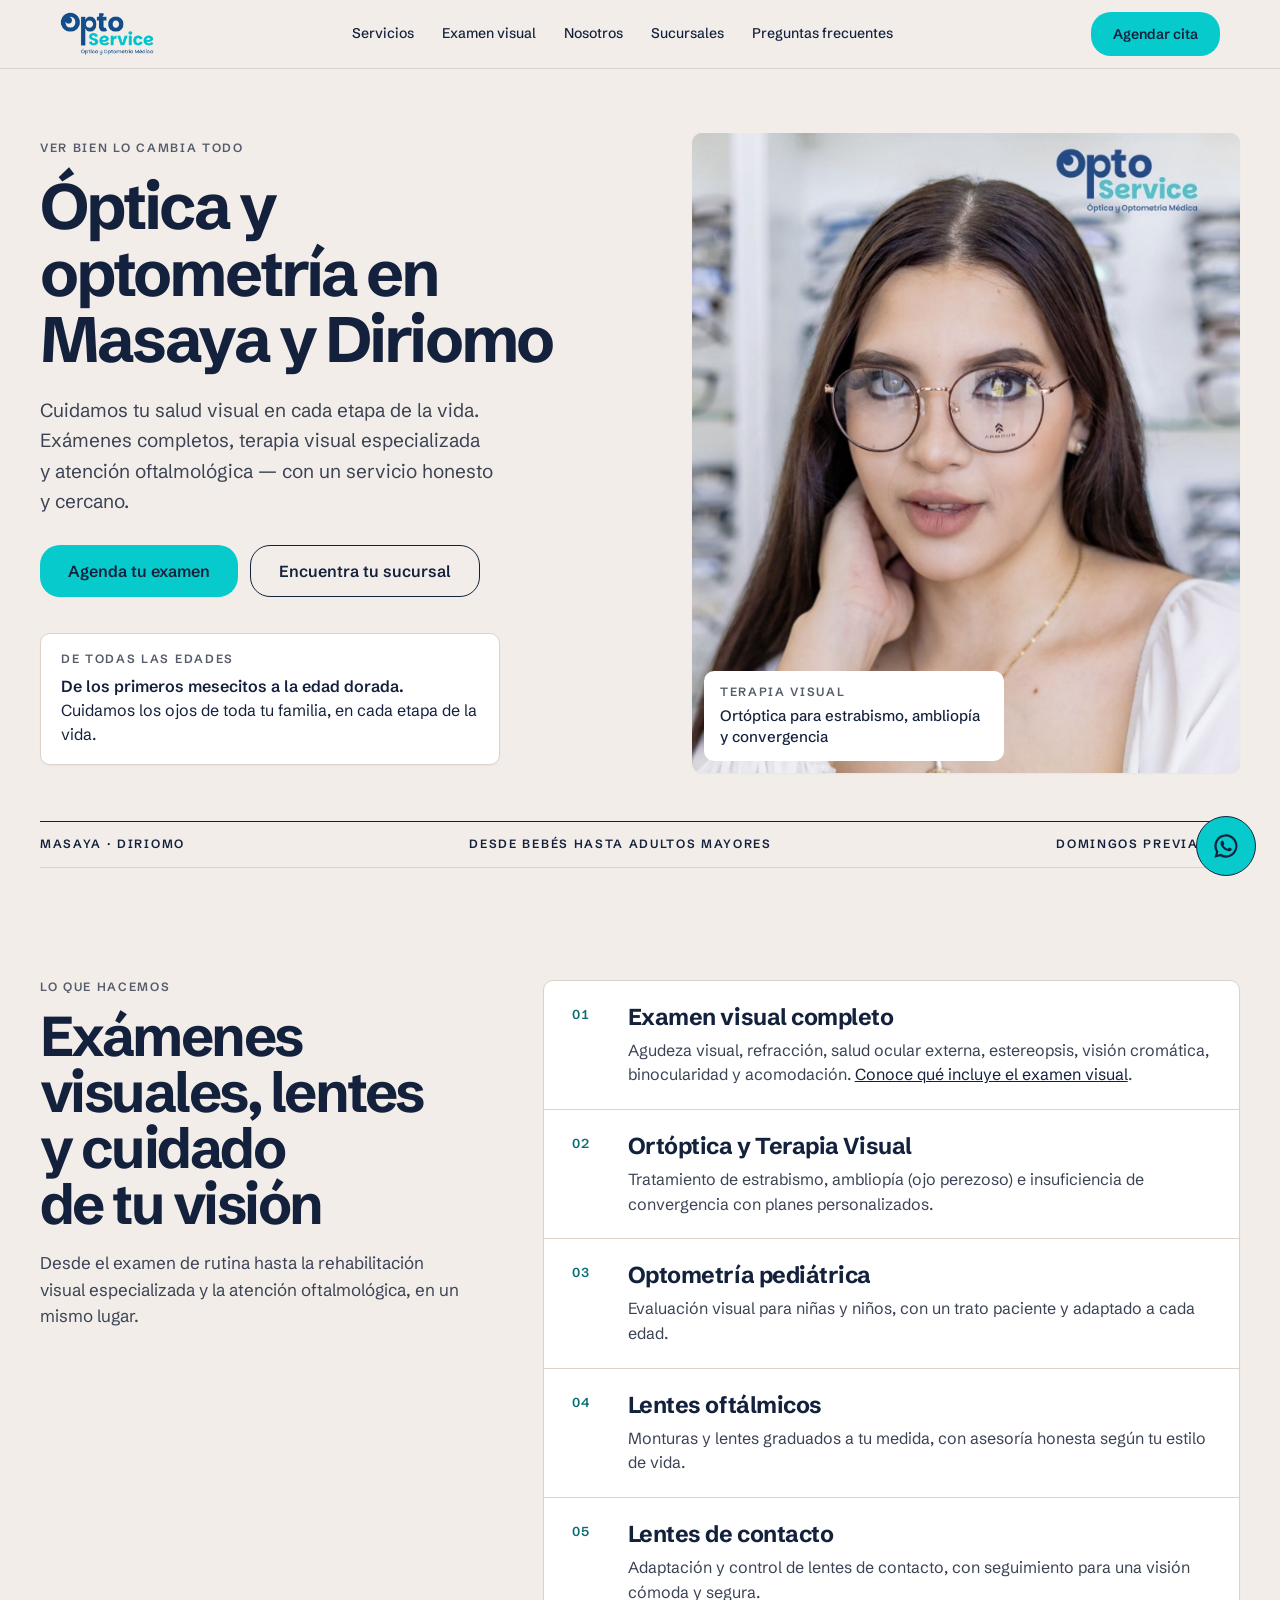
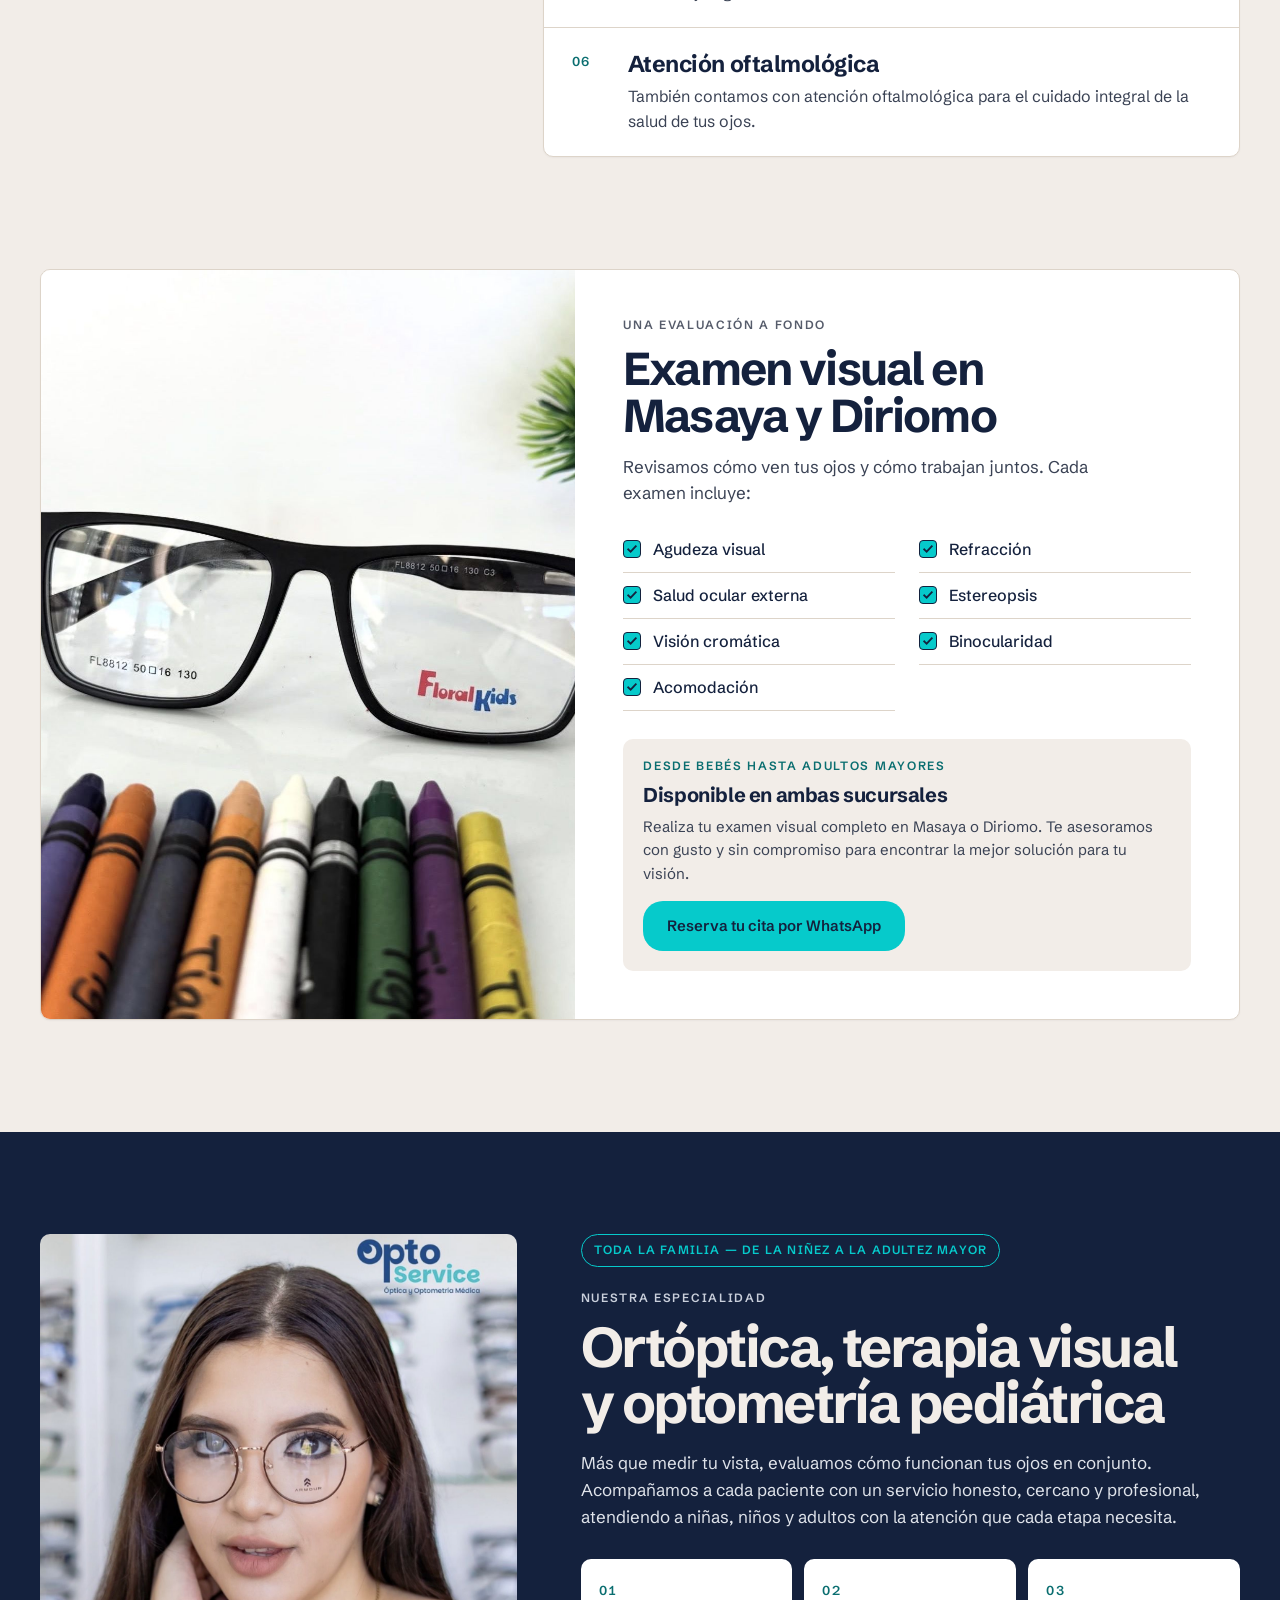
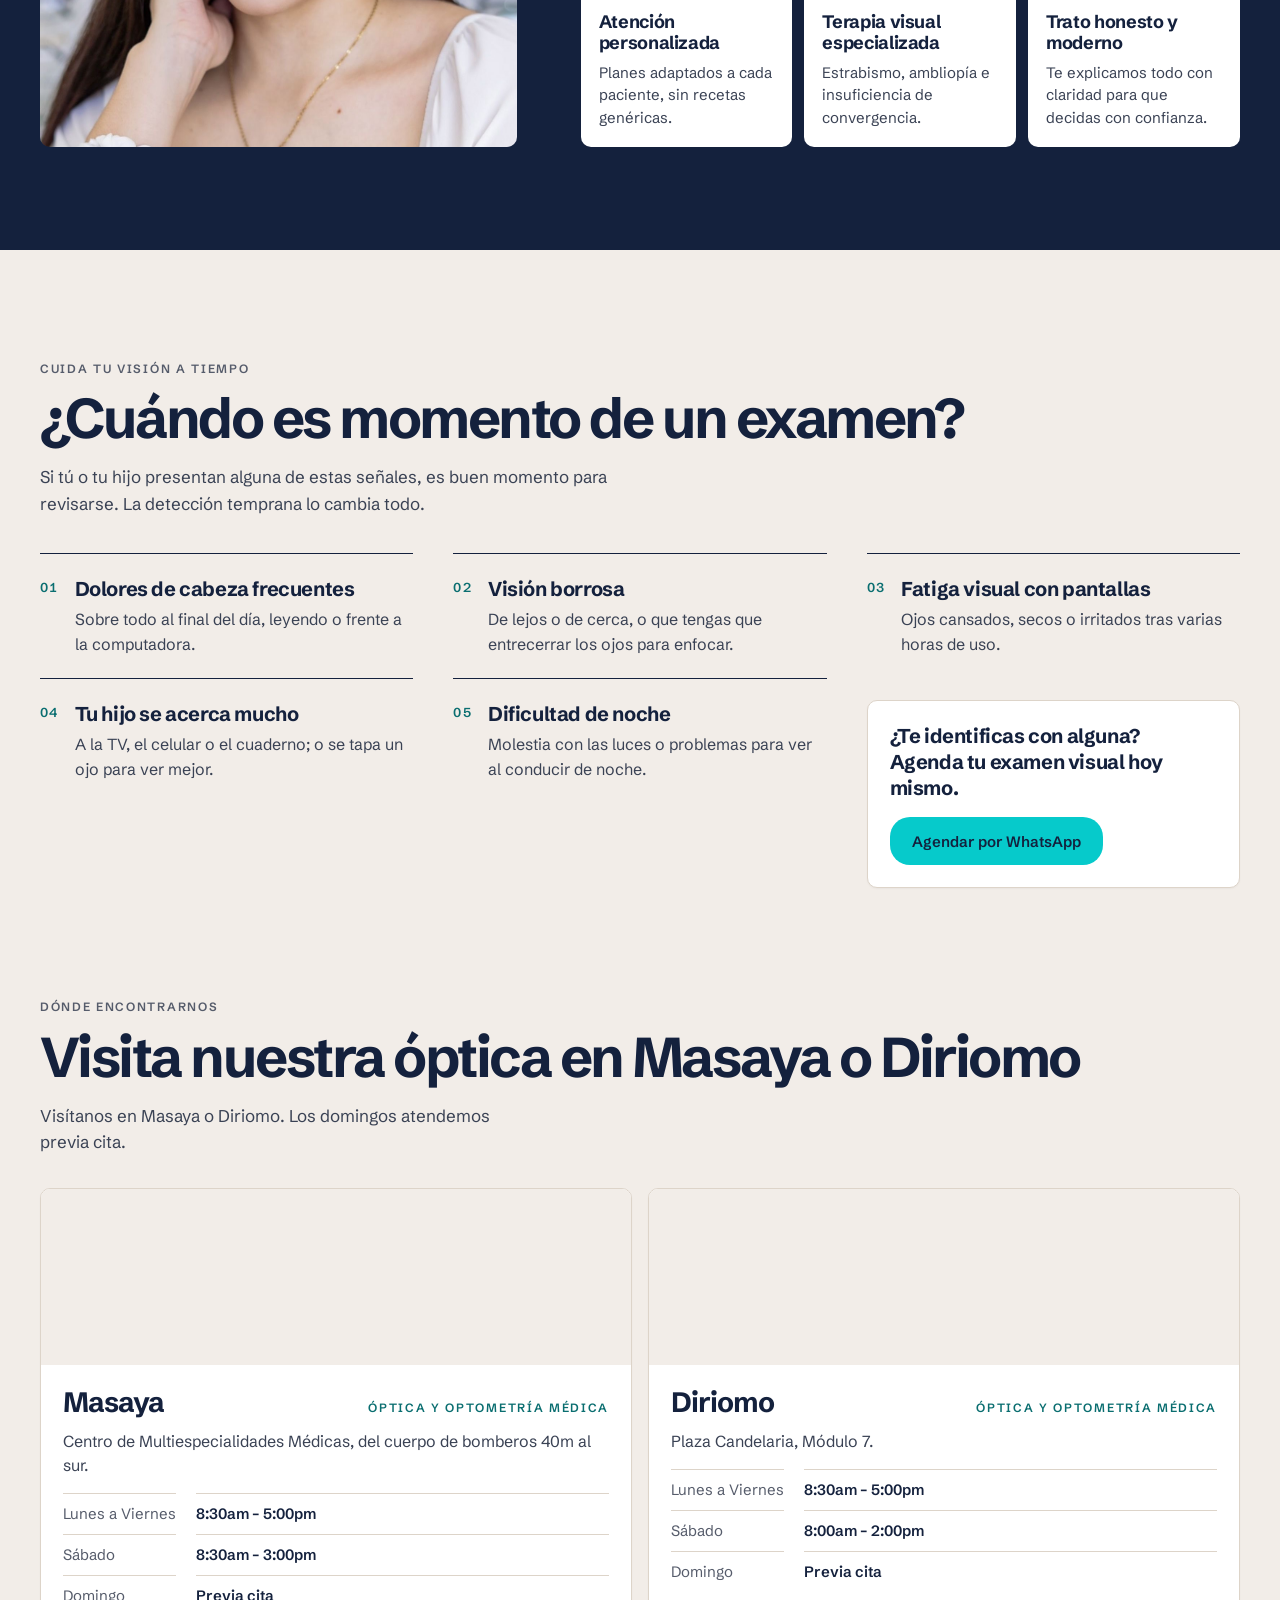
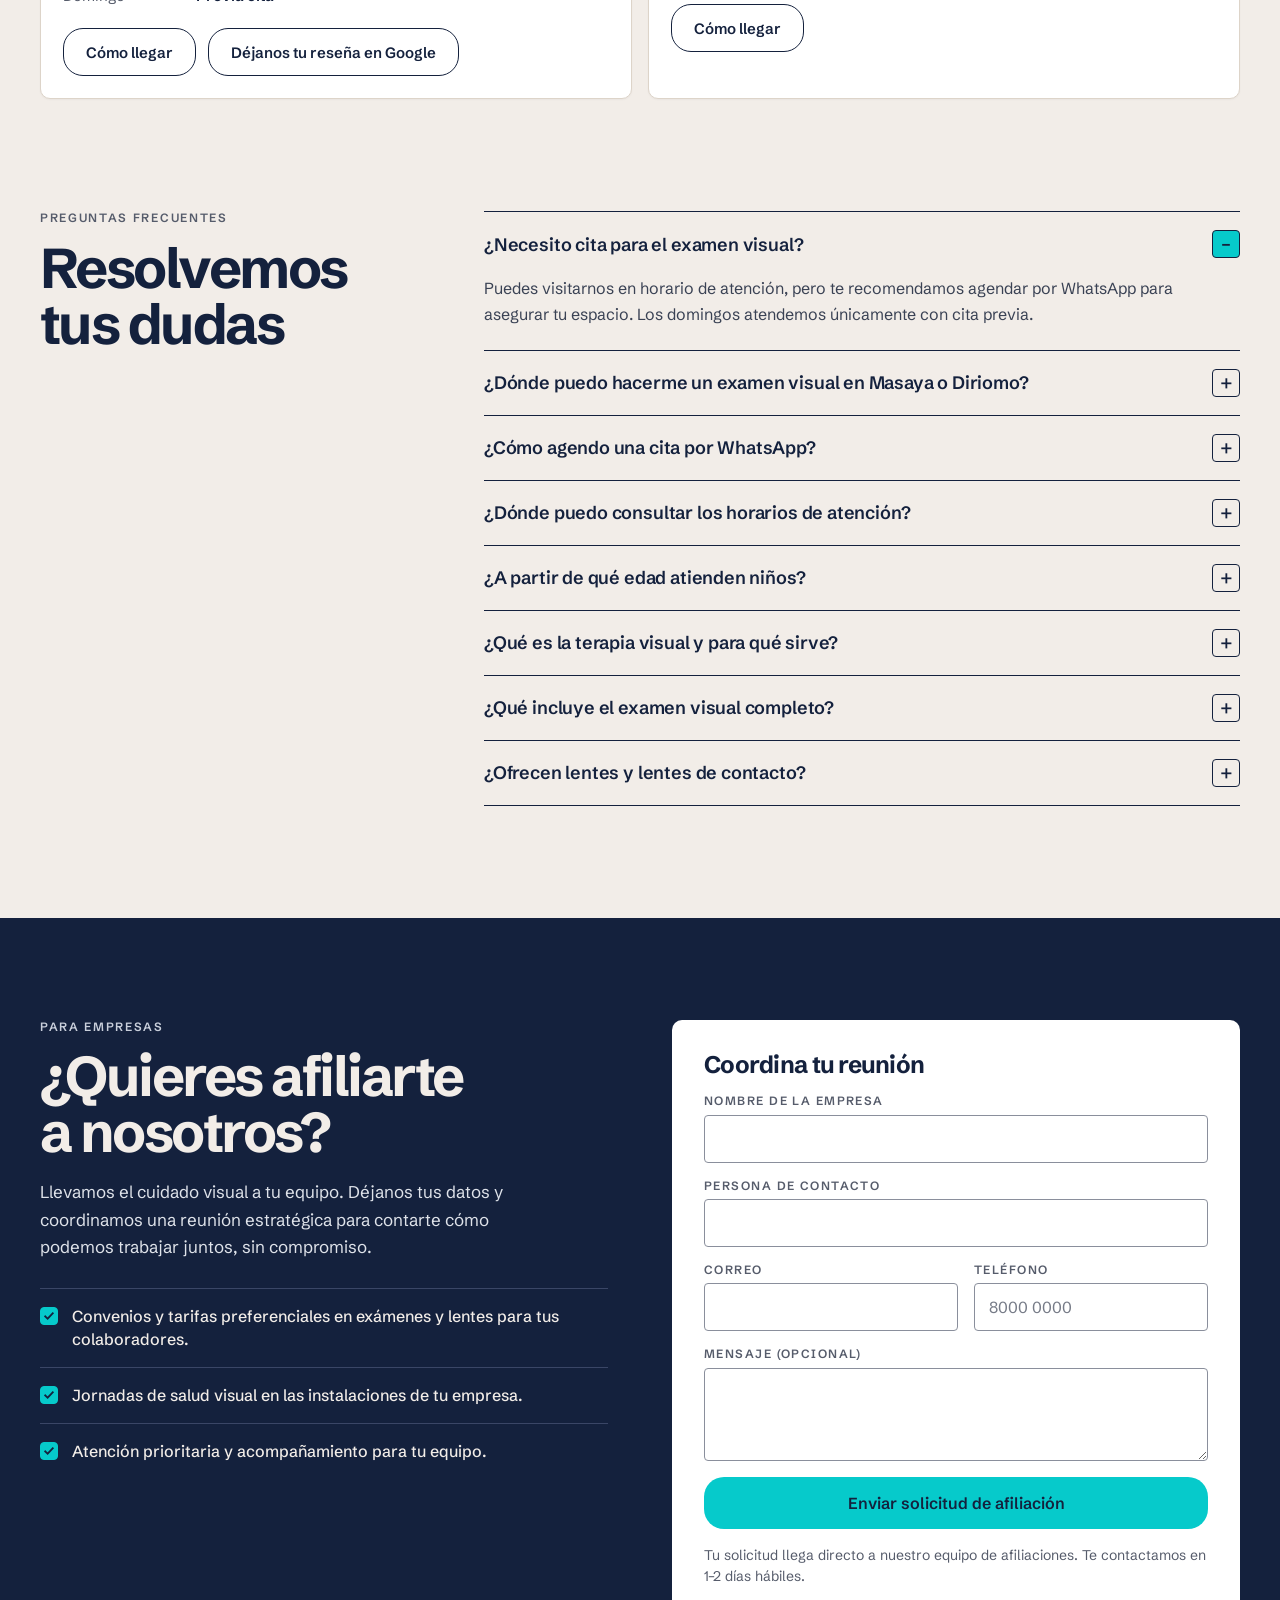
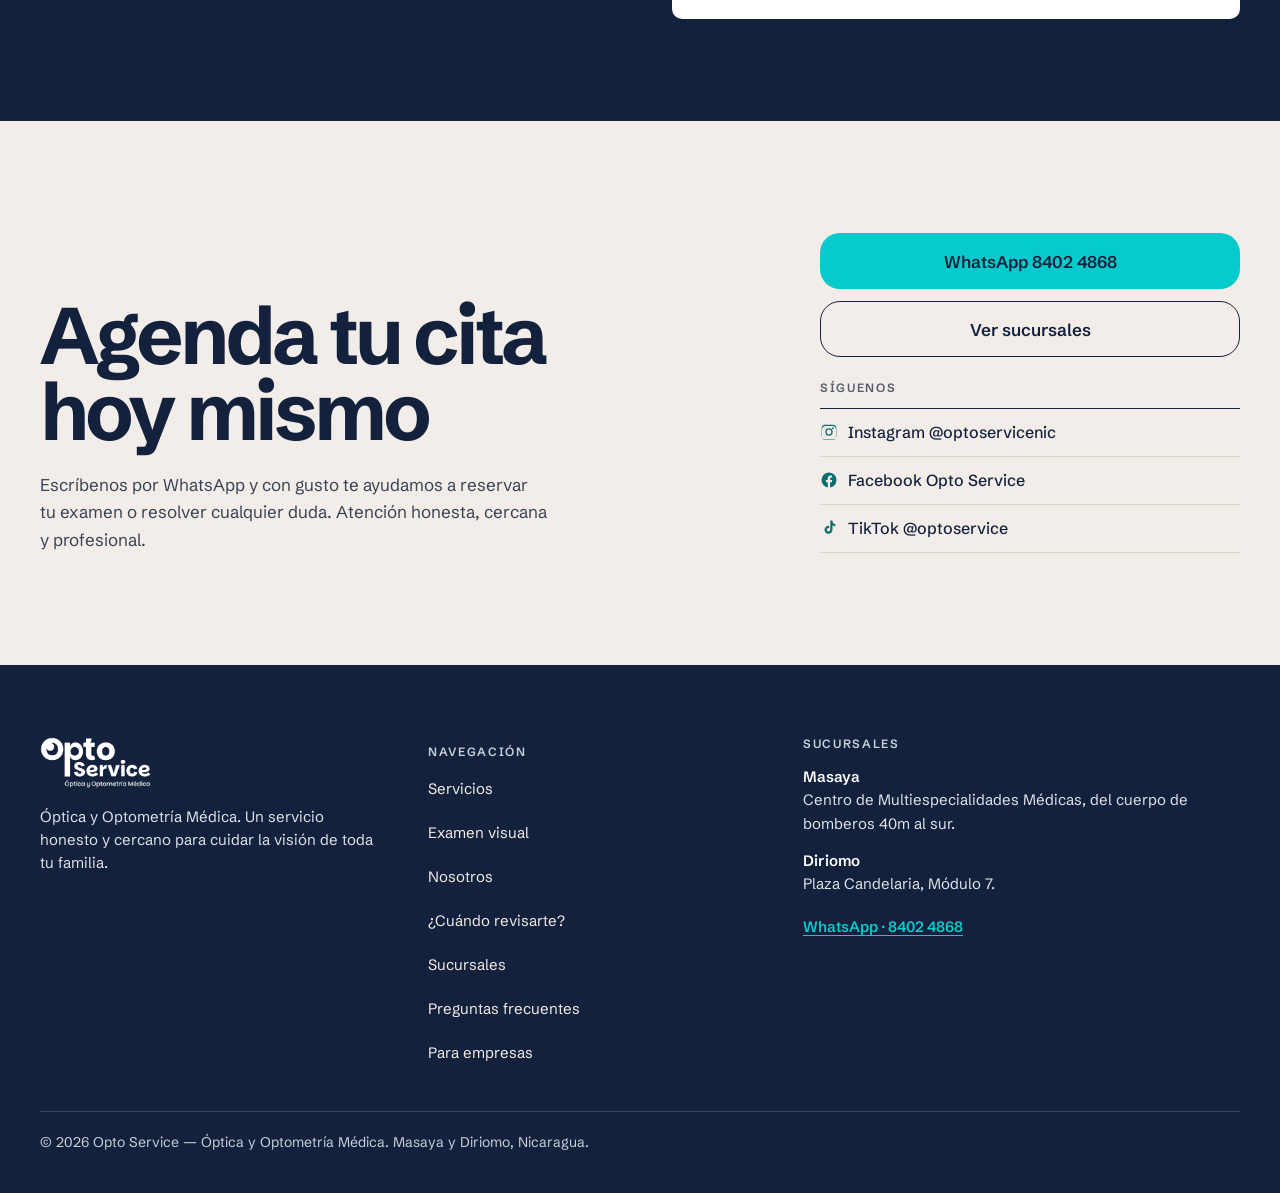
==== index.html @ 81469503 "Reforzar contenido local y preparar publicaciones de difusión" ====
<!DOCTYPE html>
<html lang="es">
<head>
<meta charset="utf-8">
<meta name="viewport" content="width=device-width, initial-scale=1">
<title>Opto Service — Óptica y Optometría Médica en Masaya y Diriomo</title>
<meta name="description" content="Óptica y optometría médica en Masaya y Diriomo, Nicaragua. Examen visual completo, terapia visual, optometría pediátrica, lentes oftálmicos y de contacto para todas las edades.">
<meta name="theme-color" content="#f2ede8">
<link rel="canonical" href="https://optoservicenic.com/">
<meta property="og:type" content="website">
<meta property="og:url" content="https://optoservicenic.com/">
<meta property="og:title" content="Opto Service — Óptica en Masaya y Diriomo">
<meta property="og:description" content="Ver bien lo cambia todo. Exámenes visuales completos y terapia visual para todas las edades en Masaya y Diriomo.">
<meta property="og:image" content="https://optoservicenic.com/assets/img/compartir.jpg">
<meta property="og:image:alt" content="Opto Service — Óptica y Optometría Médica en Masaya y Diriomo">
<meta property="og:image:width" content="1200">
<meta property="og:image:height" content="630">
<meta name="twitter:card" content="summary_large_image">
<meta property="og:locale" content="es_NI">
<link rel="icon" href="favicon.ico" sizes="48x48">
<link rel="icon" href="assets/img/icons/favicon-32.png" type="image/png" sizes="32x32">
<link rel="icon" href="assets/img/icons/icon-192.png" type="image/png" sizes="192x192">
<link rel="apple-touch-icon" href="assets/img/icons/apple-touch-icon.png">
<link rel="preload" href="assets/fonts/schibsted-grotesk-latin.woff2" as="font" type="font/woff2" crossorigin>
<link rel="stylesheet" href="assets/css/styles.css">
<script src="assets/js/main.js" defer></script>
<script type="application/ld+json">
{
  "@context": "https://schema.org",
  "@graph": [
    {
      "@type": "Organization",
      "@id": "https://optoservicenic.com/#organizacion",
      "name": "Opto Service",
      "url": "https://optoservicenic.com/",
      "logo": "https://optoservicenic.com/assets/img/logo-opto-service.png",
      "telephone": "+50584024868",
      "sameAs": [
        "https://instagram.com/optoservicenic",
        "https://facebook.com/profile.php?id=100092434450811",
        "https://tiktok.com/@optoservice"
      ]
    },
    {
      "@type": "Optician",
      "@id": "https://optoservicenic.com/#masaya",
      "name": "Opto Service — Masaya",
      "url": "https://optoservicenic.com/#masaya",
      "parentOrganization": {
        "@id": "https://optoservicenic.com/#organizacion"
      },
      "telephone": "+50584024868",
      "address": {
        "@type": "PostalAddress",
        "streetAddress": "Centro de Multiespecialidades Médicas, del cuerpo de bomberos 40m al sur.",
        "addressLocality": "Masaya",
        "addressCountry": "NI"
      },
      "openingHoursSpecification": [
        {
          "@type": "OpeningHoursSpecification",
          "dayOfWeek": [
            "Monday",
            "Tuesday",
            "Wednesday",
            "Thursday",
            "Friday"
          ],
          "opens": "08:30",
          "closes": "17:00"
        },
        {
          "@type": "OpeningHoursSpecification",
          "dayOfWeek": "Saturday",
          "opens": "08:30",
          "closes": "15:00"
        }
      ],
      "description": "Los domingos atendemos previa cita."
    },
    {
      "@type": "Optician",
      "@id": "https://optoservicenic.com/#diriomo",
      "name": "Opto Service — Diriomo",
      "url": "https://optoservicenic.com/#diriomo",
      "parentOrganization": {
        "@id": "https://optoservicenic.com/#organizacion"
      },
      "telephone": "+50584024868",
      "address": {
        "@type": "PostalAddress",
        "streetAddress": "Plaza Candelaria, Módulo 7.",
        "addressLocality": "Diriomo",
        "addressCountry": "NI"
      },
      "openingHoursSpecification": [
        {
          "@type": "OpeningHoursSpecification",
          "dayOfWeek": [
            "Monday",
            "Tuesday",
            "Wednesday",
            "Thursday",
            "Friday"
          ],
          "opens": "08:30",
          "closes": "17:00"
        },
        {
          "@type": "OpeningHoursSpecification",
          "dayOfWeek": "Saturday",
          "opens": "08:00",
          "closes": "14:00"
        }
      ],
      "description": "Los domingos atendemos previa cita."
    }
  ]
}
</script>
</head>
<body>

  <!-- ===== ENCABEZADO ===== -->
  <header class="site-header" data-header>
    <div class="wrap header-bar">
      <a class="brand" href="#top" aria-label="Opto Service, inicio"><img src="assets/img/logo-opto-service.png" alt="Opto Service — Óptica y Optometría Médica" width="95" height="44"></a>
      <nav class="nav-desktop" aria-label="Principal">
        <a href="#promociones" data-promo-link hidden>Promociones</a>
        <a href="#servicios">Servicios</a>
        <a href="#examen">Examen visual</a>
        <a href="#nosotros">Nosotros</a>
        <a href="#sucursales">Sucursales</a>
        <a href="#faq">Preguntas frecuentes</a>
      </nav>
      <a class="btn btn-primary btn-header" href="https://wa.me/50584024868?text=%C2%A1Hola%20Opto%20Service!%20Quiero%20agendar%20un%20examen%20visual.%20%C2%BFMe%20ayudan%20con%20la%20cita%3F" target="_blank" rel="noopener" data-agendar>Agendar cita</a>
      <button type="button" class="nav-burger" data-menu-toggle aria-label="Abrir menú" aria-expanded="false" aria-controls="nav-menu">
        <svg class="i-open" width="20" height="20" viewBox="0 0 20 20" fill="none" stroke="currentColor" stroke-width="1.8" stroke-linecap="square" aria-hidden="true"><path d="M3 6h14M3 10h14M3 14h14"/></svg>
        <svg class="i-close" width="18" height="18" viewBox="0 0 16 16" fill="none" stroke="currentColor" stroke-width="2" stroke-linecap="square" aria-hidden="true"><path d="M3 3l10 10M13 3L3 13"/></svg>
      </button>
    </div>
    <nav class="nav-mobile" id="nav-menu" aria-label="Menú móvil" hidden>
      <a href="#promociones" data-promo-link hidden>Promociones</a>
      <a href="#servicios">Servicios</a>
      <a href="#examen">Examen visual</a>
      <a href="#nosotros">Nosotros</a>
      <a href="#senales">¿Cuándo revisarte?</a>
      <a href="#sucursales">Sucursales</a>
      <a href="#faq">Preguntas frecuentes</a>
      <a href="#empresas">Para empresas</a>
      <a href="#contacto">Contacto</a>
    </nav>
  </header>

  <main>
  <!-- ===== PORTADA ===== -->
  <section id="top" class="hero">
    <div class="wrap hero-grid">
      <div class="hero-copy">
        <div class="eyebrow">Ver bien lo cambia todo</div>
        <h1>Óptica y optometría en Masaya y Diriomo</h1>
        <p class="lead">Cuidamos tu salud visual en cada etapa de la vida. Exámenes completos, terapia visual especializada y atención oftalmológica — con un servicio honesto y cercano.</p>
        <div class="hero-actions">
          <a class="btn btn-primary" href="https://wa.me/50584024868?text=%C2%A1Hola%20Opto%20Service!%20Quiero%20agendar%20un%20examen%20visual.%20%C2%BFMe%20ayudan%20con%20la%20cita%3F" target="_blank" rel="noopener" data-agendar>Agenda tu examen</a>
          <a class="btn btn-outline" href="#sucursales">Encuentra tu sucursal</a>
        </div>
        <div class="card hero-note">
          <div class="eyebrow">De todas las edades</div>
          <p><strong>De los primeros mesecitos a la edad dorada.</strong> Cuidamos los ojos de toda tu familia, en cada etapa de la vida.</p>
        </div>
      </div>
      <div class="hero-media">
        <div class="hero-photo" data-carousel="portada" data-interval="5000" data-dots="outside">
          <!--fotos:portada-->
          <div class="slide is-active"><img src="assets/uploads/portada-paciente.jpg" alt="Paciente con lentes en Opto Service" width="1320" height="1606" style="object-position:50% 20%" fetchpriority="high" decoding="async"><div class="photo-badge"><div class="eyebrow">Terapia visual</div><div class="photo-badge-text">Ortóptica para estrabismo, ambliopía y convergencia</div></div></div>
          <!--/fotos:portada-->
        </div>
      </div>
    </div>
    <div class="wrap hero-strip">
      <span>Masaya · Diriomo</span><span>Desde bebés hasta adultos mayores</span><span>Domingos previa cita</span>
    </div>
  </section>

  <!-- ===== PROMOCIONES (contenido en content/promociones.json) ===== -->
  <section id="promociones" class="sec" data-promos hidden>
    <div class="wrap">
      <div class="sec-head">
        <div>
          <div class="eyebrow">Promociones del mes</div>
          <h2 class="h2 h2-sm">Aprovecha nuestras ofertas</h2>
        </div>
        <p class="lead">Promociones vigentes en nuestras sucursales de Masaya y Diriomo. Escríbenos por WhatsApp para apartar la tuya.</p>
      </div>
      <div class="promo-list">
<!--promociones-->
<!--/promociones-->
      </div>
    </div>
  </section>

  <!-- ===== SERVICIOS ===== -->
  <section id="servicios" class="sec">
    <div class="wrap split">
      <div class="services-intro">
        <div class="eyebrow">Lo que hacemos</div>
        <h2 class="h2">Exámenes visuales, lentes y cuidado de tu visión</h2>
        <p class="lead">Desde el examen de rutina hasta la rehabilitación visual especializada y la atención oftalmológica, en un mismo lugar.</p>
      </div>
      <div class="card services-list">
        <article class="service"><span class="num">01</span><div><h3>Examen visual completo</h3><p>Agudeza visual, refracción, salud ocular externa, estereopsis, visión cromática, binocularidad y acomodación. <a href="#examen">Conoce qué incluye el examen visual</a>.</p></div></article>
        <article class="service"><span class="num">02</span><div><h3>Ortóptica y Terapia Visual</h3><p>Tratamiento de estrabismo, ambliopía (ojo perezoso) e insuficiencia de convergencia con planes personalizados.</p></div></article>
        <article class="service"><span class="num">03</span><div><h3>Optometría pediátrica</h3><p>Evaluación visual para niñas y niños, con un trato paciente y adaptado a cada edad.</p></div></article>
        <article class="service"><span class="num">04</span><div><h3>Lentes oftálmicos</h3><p>Monturas y lentes graduados a tu medida, con asesoría honesta según tu estilo de vida.</p></div></article>
        <article class="service"><span class="num">05</span><div><h3>Lentes de contacto</h3><p>Adaptación y control de lentes de contacto, con seguimiento para una visión cómoda y segura.</p></div></article>
        <article class="service"><span class="num">06</span><div><h3>Atención oftalmológica</h3><p>También contamos con atención oftalmológica para el cuidado integral de la salud de tus ojos.</p></div></article>
      </div>
    </div>
  </section>

  <!-- ===== EXAMEN VISUAL ===== -->
  <section id="examen" class="sec">
    <div class="wrap card exam">
      <div class="exam-photo" data-carousel="examen" data-interval="5000">
        <!--fotos:examen-->
        <div class="slide is-active"><img src="assets/uploads/servicios-floral-kids.jpg" alt="Montura Floral Kids disponible en Opto Service" width="1320" height="1460" style="object-position:50% 50%" loading="lazy" decoding="async"></div>
        <!--/fotos:examen-->
      </div>
      <div class="exam-body">
        <div class="eyebrow">Una evaluación a fondo</div>
        <h2 class="h2">Examen visual en Masaya y Diriomo</h2>
        <p class="lead">Revisamos cómo ven tus ojos y cómo trabajan juntos. Cada examen incluye:</p>
        <ul class="exam-list">
          <li><span class="check" aria-hidden="true"><svg viewBox="0 0 16 16" fill="none" stroke="currentColor" stroke-width="2.4" stroke-linecap="square"><path d="M3 8.5l3.2 3L13 4.5"/></svg></span>Agudeza visual</li>
          <li><span class="check" aria-hidden="true"><svg viewBox="0 0 16 16" fill="none" stroke="currentColor" stroke-width="2.4" stroke-linecap="square"><path d="M3 8.5l3.2 3L13 4.5"/></svg></span>Refracción</li>
          <li><span class="check" aria-hidden="true"><svg viewBox="0 0 16 16" fill="none" stroke="currentColor" stroke-width="2.4" stroke-linecap="square"><path d="M3 8.5l3.2 3L13 4.5"/></svg></span>Salud ocular externa</li>
          <li><span class="check" aria-hidden="true"><svg viewBox="0 0 16 16" fill="none" stroke="currentColor" stroke-width="2.4" stroke-linecap="square"><path d="M3 8.5l3.2 3L13 4.5"/></svg></span>Estereopsis</li>
          <li><span class="check" aria-hidden="true"><svg viewBox="0 0 16 16" fill="none" stroke="currentColor" stroke-width="2.4" stroke-linecap="square"><path d="M3 8.5l3.2 3L13 4.5"/></svg></span>Visión cromática</li>
          <li><span class="check" aria-hidden="true"><svg viewBox="0 0 16 16" fill="none" stroke="currentColor" stroke-width="2.4" stroke-linecap="square"><path d="M3 8.5l3.2 3L13 4.5"/></svg></span>Binocularidad</li>
          <li><span class="check" aria-hidden="true"><svg viewBox="0 0 16 16" fill="none" stroke="currentColor" stroke-width="2.4" stroke-linecap="square"><path d="M3 8.5l3.2 3L13 4.5"/></svg></span>Acomodación</li>
        </ul>
        <div class="exam-cta">
          <div class="eyebrow is-teal">Desde bebés hasta adultos mayores</div>
          <h3>Disponible en ambas sucursales</h3>
          <p>Realiza tu examen visual completo en Masaya o Diriomo. Te asesoramos con gusto y sin compromiso para encontrar la mejor solución para tu visión.</p>
          <a class="btn btn-primary" href="https://wa.me/50584024868?text=%C2%A1Hola%20Opto%20Service!%20Quiero%20agendar%20un%20examen%20visual.%20%C2%BFMe%20ayudan%20con%20la%20cita%3F" target="_blank" rel="noopener" data-agendar>Reserva tu cita por WhatsApp</a>
        </div>
      </div>
    </div>
  </section>

  <!-- ===== NOSOTROS / ESPECIALIDAD ===== -->
  <section id="nosotros" class="sec-dark about">
    <div class="wrap about-grid">
      <div class="about-photo" data-carousel="nosotros" data-interval="5000">
        <!--fotos:nosotros-->
        <div class="slide is-active"><img src="assets/uploads/portada-paciente.jpg" alt="Paciente con lentes en Opto Service" width="1320" height="1606" style="object-position:50% 20%" loading="lazy" decoding="async"></div>
        <!--/fotos:nosotros-->
      </div>
      <div class="about-body">
        <span class="tag">Toda la familia — de la niñez a la adultez mayor</span>
        <div class="eyebrow">Nuestra especialidad</div>
        <h2 class="h2">Ortóptica, terapia visual y optometría pediátrica</h2>
        <p class="lead">Más que medir tu vista, evaluamos cómo funcionan tus ojos en conjunto. Acompañamos a cada paciente con un servicio honesto, cercano y profesional, atendiendo a niñas, niños y adultos con la atención que cada etapa necesita.</p>
        <div class="pillars">
          <div class="pillar"><span class="num">01</span><h3>Atención personalizada</h3><p>Planes adaptados a cada paciente, sin recetas genéricas.</p></div>
          <div class="pillar"><span class="num">02</span><h3>Terapia visual especializada</h3><p>Estrabismo, ambliopía e insuficiencia de convergencia.</p></div>
          <div class="pillar"><span class="num">03</span><h3>Trato honesto y moderno</h3><p>Te explicamos todo con claridad para que decidas con confianza.</p></div>
        </div>
      </div>
    </div>
  </section>

  <!-- ===== SEÑALES PARA UN EXAMEN ===== -->
  <section id="senales" class="sec">
    <div class="wrap">
      <div class="eyebrow">Cuida tu visión a tiempo</div>
      <h2 class="h2">¿Cuándo es momento de un examen?</h2>
      <p class="lead" style="max-width:600px">Si tú o tu hijo presentan alguna de estas señales, es buen momento para revisarse. La detección temprana lo cambia todo.</p>
      <div class="signs">
        <div class="sign"><span class="num">01</span><div><h3>Dolores de cabeza frecuentes</h3><p>Sobre todo al final del día, leyendo o frente a la computadora.</p></div></div>
        <div class="sign"><span class="num">02</span><div><h3>Visión borrosa</h3><p>De lejos o de cerca, o que tengas que entrecerrar los ojos para enfocar.</p></div></div>
        <div class="sign"><span class="num">03</span><div><h3>Fatiga visual con pantallas</h3><p>Ojos cansados, secos o irritados tras varias horas de uso.</p></div></div>
        <div class="sign"><span class="num">04</span><div><h3>Tu hijo se acerca mucho</h3><p>A la TV, el celular o el cuaderno; o se tapa un ojo para ver mejor.</p></div></div>
        <div class="sign"><span class="num">05</span><div><h3>Dificultad de noche</h3><p>Molestia con las luces o problemas para ver al conducir de noche.</p></div></div>
        <div class="card signs-cta">
          <p>¿Te identificas con alguna? Agenda tu examen visual hoy mismo.</p>
          <a class="btn btn-primary btn-sm" href="https://wa.me/50584024868?text=%C2%A1Hola%20Opto%20Service!%20Quiero%20agendar%20un%20examen%20visual.%20%C2%BFMe%20ayudan%20con%20la%20cita%3F" target="_blank" rel="noopener" data-agendar>Agendar por WhatsApp</a>
        </div>
      </div>
    </div>
  </section>

  <!-- ===== SUCURSALES / HORARIOS ===== -->
  <section id="sucursales" class="sec">
    <div class="wrap">
      <div class="eyebrow">Dónde encontrarnos</div>
      <h2 class="h2">Visita nuestra óptica en Masaya o Diriomo</h2>
      <p class="lead" style="max-width:520px">Visítanos en Masaya o Diriomo. Los domingos atendemos previa cita.</p>
      <div class="branches">
        <article class="card branch" id="masaya">
          <div class="branch-photo" data-carousel="masaya" data-interval="5000" hidden>
            <!--fotos:masaya-->
            <!--/fotos:masaya-->
          </div>
          <iframe class="branch-map" src="https://maps.google.com/maps?q=Opto%20Service%2C%20Cuerpo%20de%20bomberos%2040%20metros%20sur%2C%20Avenida%20central%2C%20Masaya%2C%20Nicaragua&amp;z=15&amp;output=embed" loading="lazy" referrerpolicy="no-referrer-when-downgrade" title="Mapa de la sucursal de Masaya"></iframe>
          <div class="branch-body">
            <div class="branch-head"><h3>Masaya</h3><span class="eyebrow is-teal">Óptica y optometría médica</span></div>
            <p class="branch-addr">Centro de Multiespecialidades Médicas, del cuerpo de bomberos 40m al sur.</p>
            <dl class="hours">
              <dt>Lunes a Viernes</dt><dd>8:30am – 5:00pm</dd>
              <dt>Sábado</dt><dd>8:30am – 3:00pm</dd>
              <dt>Domingo</dt><dd>Previa cita</dd>
            </dl>
            <div class="branch-actions">
              <a class="btn btn-outline btn-sm" href="https://www.google.com/maps/dir/?api=1&amp;destination=Opto%20Service%2C%20Cuerpo%20de%20bomberos%2040%20metros%20sur%2C%20Avenida%20central%2C%20Masaya%2C%20Nicaragua" target="_blank" rel="noopener">Cómo llegar<span class="sr-only"> a la sucursal de Masaya</span></a>
              <a class="btn btn-outline btn-sm" href="https://g.page/r/CeLkjb6qK5vxEBM/review" target="_blank" rel="noopener">Déjanos tu reseña en Google<span class="sr-only"> — sucursal de Masaya</span></a>
            </div>
          </div>
        </article>
        <article class="card branch" id="diriomo">
          <div class="branch-photo" data-carousel="diriomo" data-interval="5000" hidden>
            <!--fotos:diriomo-->
            <!--/fotos:diriomo-->
          </div>
          <iframe class="branch-map" src="https://maps.google.com/maps?q=Opto%20Service%20Diriomo%2C%20Plaza%20Candelaria%2C%20Diriomo%2C%20Nicaragua&amp;z=15&amp;output=embed" loading="lazy" referrerpolicy="no-referrer-when-downgrade" title="Mapa de la sucursal de Diriomo"></iframe>
          <div class="branch-body">
            <div class="branch-head"><h3>Diriomo</h3><span class="eyebrow is-teal">Óptica y optometría médica</span></div>
            <p class="branch-addr">Plaza Candelaria, Módulo 7.</p>
            <dl class="hours">
              <dt>Lunes a Viernes</dt><dd>8:30am – 5:00pm</dd>
              <dt>Sábado</dt><dd>8:00am – 2:00pm</dd>
              <dt>Domingo</dt><dd>Previa cita</dd>
            </dl>
            <a class="btn btn-outline btn-sm" href="https://www.google.com/maps/dir/?api=1&amp;destination=Opto%20Service%20Diriomo%2C%20Plaza%20Candelaria%2C%20Diriomo%2C%20Nicaragua" target="_blank" rel="noopener">Cómo llegar<span class="sr-only"> a la sucursal de Diriomo</span></a>
          </div>
        </article>
      </div>
    </div>
  </section>

  <!-- ===== PREGUNTAS FRECUENTES ===== -->
  <section id="faq" class="sec faq">
    <div class="wrap split">
      <div class="faq-intro">
        <div class="eyebrow">Preguntas frecuentes</div>
        <h2 class="h2">Resolvemos tus dudas</h2>
      </div>
      <div class="faq-list">
        <details name="faq" open>
          <summary>¿Necesito cita para el examen visual?<span class="faq-icon" aria-hidden="true"></span></summary>
          <p>Puedes visitarnos en horario de atención, pero te recomendamos agendar por WhatsApp para asegurar tu espacio. Los domingos atendemos únicamente con cita previa.</p>
        </details>
        <details name="faq">
          <summary>¿Dónde puedo hacerme un examen visual en Masaya o Diriomo?<span class="faq-icon" aria-hidden="true"></span></summary>
          <p>Puedes realizar tu examen visual en cualquiera de nuestras dos sucursales: <a href="#masaya">Masaya, en el Centro de Multiespecialidades Médicas, del cuerpo de bomberos 40m al sur</a>, o <a href="#diriomo">Diriomo, en Plaza Candelaria, Módulo 7</a>. En cada tarjeta encontrarás el mapa y el botón para ver cómo llegar.</p>
        </details>
        <details name="faq">
          <summary>¿Cómo agendo una cita por WhatsApp?<span class="faq-icon" aria-hidden="true"></span></summary>
          <p>Pulsa <a href="https://wa.me/50584024868" target="_blank" rel="noopener" data-agendar>Agendar cita</a>, elige el servicio y la sucursal, e indica cuándo te viene bien. Se abrirá WhatsApp con tu mensaje preparado; tú decides cuándo enviarlo. La fecha y la hora se confirman con nuestro equipo por ese medio.</p>
        </details>
        <details name="faq">
          <summary>¿Dónde puedo consultar los horarios de atención?<span class="faq-icon" aria-hidden="true"></span></summary>
          <p>Consulta el horario de <a href="#masaya">Masaya</a> o el de <a href="#diriomo">Diriomo</a> antes de visitarnos: los sábados tienen horarios diferentes. Los domingos atendemos únicamente con cita previa.</p>
        </details>
        <details name="faq">
          <summary>¿A partir de qué edad atienden niños?<span class="faq-icon" aria-hidden="true"></span></summary>
          <p>Atendemos todas las edades. Contamos con optometría pediátrica y técnicas adaptadas para evaluar la visión de niñas y niños desde temprana edad.</p>
        </details>
        <details name="faq">
          <summary>¿Qué es la terapia visual y para qué sirve?<span class="faq-icon" aria-hidden="true"></span></summary>
          <p>Es un conjunto de tratamientos personalizados para mejorar cómo trabajan los ojos en conjunto. Ayuda en casos de estrabismo, ambliopía (ojo perezoso) e insuficiencia de convergencia.</p>
        </details>
        <details name="faq">
          <summary>¿Qué incluye el examen visual completo?<span class="faq-icon" aria-hidden="true"></span></summary>
          <p>Evaluamos agudeza visual, refracción, salud ocular externa, estereopsis, visión cromática, binocularidad y acomodación — una valoración a fondo, no solo medir tu vista.</p>
        </details>
        <details name="faq">
          <summary>¿Ofrecen lentes y lentes de contacto?<span class="faq-icon" aria-hidden="true"></span></summary>
          <p>Sí. Tenemos lentes oftálmicos a tu medida y realizamos adaptación y seguimiento de lentes de contacto, con asesoría honesta según tu estilo de vida.</p>
        </details>
      </div>
    </div>
  </section>

  <!-- ===== EMPRESAS / AFILIACIONES ===== -->
  <section id="empresas" class="sec-dark">
    <div class="wrap split">
      <div class="biz-pitch">
        <div class="eyebrow">Para empresas</div>
        <h2 class="h2">¿Quieres afiliarte a nosotros?</h2>
        <p class="lead">Llevamos el cuidado visual a tu equipo. Déjanos tus datos y coordinamos una reunión estratégica para contarte cómo podemos trabajar juntos, sin compromiso.</p>
        <ul class="benefits">
          <li><span class="check" aria-hidden="true"><svg viewBox="0 0 16 16" fill="none" stroke="currentColor" stroke-width="2.4" stroke-linecap="square"><path d="M3 8.5l3.2 3L13 4.5"/></svg></span>Convenios y tarifas preferenciales en exámenes y lentes para tus colaboradores.</li>
          <li><span class="check" aria-hidden="true"><svg viewBox="0 0 16 16" fill="none" stroke="currentColor" stroke-width="2.4" stroke-linecap="square"><path d="M3 8.5l3.2 3L13 4.5"/></svg></span>Jornadas de salud visual en las instalaciones de tu empresa.</li>
          <li><span class="check" aria-hidden="true"><svg viewBox="0 0 16 16" fill="none" stroke="currentColor" stroke-width="2.4" stroke-linecap="square"><path d="M3 8.5l3.2 3L13 4.5"/></svg></span>Atención prioritaria y acompañamiento para tu equipo.</li>
        </ul>
      </div>
      <div class="biz-card">
        <div class="form-ok" data-afil-success role="status" hidden tabindex="-1">
          <div class="ok-icon" aria-hidden="true"><svg width="24" height="24" viewBox="0 0 16 16" fill="none" stroke="currentColor" stroke-width="2" stroke-linecap="square"><path d="M3 8.5l3.2 3L13 4.5"/></svg></div>
          <h3>¡Gracias por tu interés!</h3>
          <p>Recibimos tu solicitud de afiliación. Nuestro equipo te contactará en 1–2 días hábiles. Si prefieres una respuesta más rápida, escríbenos por WhatsApp.</p>
          <a class="btn btn-primary" href="https://wa.me/50584024868?text=%C2%A1Hola%20Opto%20Service%21%20Acabo%20de%20enviar%20la%20solicitud%20de%20afiliaci%C3%B3n%20de%20mi%20empresa%20desde%20su%20p%C3%A1gina%20web%20y%20quisiera%20dar%20seguimiento." target="_blank" rel="noopener">Escríbenos</a>
        </div>
        <form class="form" data-afil-form data-access-key="525253f7-21e8-4714-8110-b4cc349e4cdb">
          <h3>Coordina tu reunión</h3>
          <input type="checkbox" name="botcheck" tabindex="-1" autocomplete="off" aria-hidden="true" style="display:none">
          <div class="form-error" data-afil-error role="alert" hidden><span data-afil-error-text>No pudimos enviar tu solicitud.</span> <a href="https://wa.me/50584024868?text=%C2%A1Hola%20Opto%20Service%21%20Quiero%20informaci%C3%B3n%20para%20afiliar%20a%20mi%20empresa." target="_blank" rel="noopener">escribirnos por WhatsApp</a>.</div>
          <label class="field">Nombre de la empresa
            <input name="empresa" required autocomplete="organization">
          </label>
          <label class="field">Persona de contacto
            <input name="contacto" required autocomplete="name">
          </label>
          <div class="form-row">
            <label class="field">Correo
              <input name="correo" type="email" required autocomplete="email">
            </label>
            <label class="field">Teléfono
              <input name="telefono" type="tel" autocomplete="tel" placeholder="8000 0000">
            </label>
          </div>
          <label class="field">Mensaje (opcional)
            <textarea name="mensaje" rows="3"></textarea>
          </label>
          <button class="btn btn-primary btn-block" type="submit">Enviar solicitud de afiliación</button>
          <p class="form-note">Tu solicitud llega directo a nuestro equipo de afiliaciones. Te contactamos en 1–2 días hábiles.</p>
        </form>
      </div>
    </div>
  </section>

  <!-- ===== CONTACTO ===== -->
  <section id="contacto" class="sec contact">
    <div class="wrap split">
      <div class="contact-copy">
        <h2>Agenda tu cita hoy mismo</h2>
        <p class="lead">Escríbenos por WhatsApp y con gusto te ayudamos a reservar tu examen o resolver cualquier duda. Atención honesta, cercana y profesional.</p>
      </div>
      <div class="contact-actions">
        <a class="btn btn-primary" href="https://wa.me/50584024868?text=%C2%A1Hola%20Opto%20Service!%20Quiero%20agendar%20un%20examen%20visual.%20%C2%BFMe%20ayudan%20con%20la%20cita%3F" target="_blank" rel="noopener">WhatsApp 8402 4868</a>
        <a class="btn btn-outline" href="#sucursales">Ver sucursales</a>
        <div class="eyebrow">Síguenos</div>
        <div class="socials">
          <a href="https://instagram.com/optoservicenic" target="_blank" rel="noopener"><svg viewBox="0 0 24 24" width="18" height="18" fill="currentColor" aria-hidden="true"><path d="M12 2.2c3.2 0 3.6 0 4.9.1 1.2.1 1.8.3 2.2.4.6.2 1 .5 1.4.9.4.4.7.8.9 1.4.2.4.3 1 .4 2.2.1 1.3.1 1.7.1 4.9s0 3.6-.1 4.9c-.1 1.2-.3 1.8-.4 2.2-.2.6-.5 1-.9 1.4-.4.4-.8.7-1.4.9-.4.2-1 .3-2.2.4-1.3.1-1.7.1-4.9.1s-3.6 0-4.9-.1c-1.2-.1-1.8-.3-2.2-.4-.6-.2-1-.5-1.4-.9-.4-.4-.7-.8-.9-1.4-.2-.4-.3-1-.4-2.2-.1-1.3-.1-1.7-.1-4.9s0-3.6.1-4.9c.1-1.2.3-1.8.4-2.2.2-.6.5-1 .9-1.4.4-.4.8-.7 1.4-.9.4-.2 1-.3 2.2-.4 1.3-.1 1.7-.1 4.9-.1zm0 1.8c-3.1 0-3.5 0-4.7.1-1.1.1-1.7.2-2.1.4-.5.2-.9.4-1.3.8-.4.4-.6.8-.8 1.3-.2.4-.3 1-.4 2.1-.1 1.2-.1 1.6-.1 4.7s0 3.5.1 4.7c.1 1.1.2 1.7.4 2.1.2.5.4.9.8 1.3.4.4.8.6 1.3.8.4.2 1 .3 2.1.4 1.2.1 1.6.1 4.7.1s3.5 0 4.7-.1c1.1-.1 1.7-.2 2.1-.4.5-.2.9-.4 1.3-.8.4-.4.6-.8.8-1.3.2-.4.3-1 .4-2.1.1-1.2.1-1.6.1-4.7s0-3.5-.1-4.7c-.1-1.1-.2-1.7-.4-2.1-.2-.5-.4-.9-.8-1.3-.4-.4-.8-.6-1.3-.8-.4-.2-1-.3-2.1-.4-1.2-.1-1.6-.1-4.7-.1zm0 3.1a4.9 4.9 0 1 1 0 9.8 4.9 4.9 0 0 1 0-9.8zm0 8.1a3.2 3.2 0 1 0 0-6.4 3.2 3.2 0 0 0 0 6.4zm6.3-8.3a1.15 1.15 0 1 1-2.3 0 1.15 1.15 0 0 1 2.3 0z"/></svg>Instagram @optoservicenic</a>
          <a href="https://facebook.com/profile.php?id=100092434450811" target="_blank" rel="noopener"><svg viewBox="0 0 24 24" width="18" height="18" fill="currentColor" aria-hidden="true"><path d="M22 12a10 10 0 1 0-11.6 9.9v-7H7.9V12h2.5V9.8c0-2.5 1.5-3.8 3.7-3.8 1.1 0 2.2.2 2.2.2v2.4h-1.2c-1.2 0-1.6.8-1.6 1.5V12h2.7l-.4 2.9h-2.3v7A10 10 0 0 0 22 12z"/></svg>Facebook Opto Service</a>
          <a href="https://tiktok.com/@optoservice" target="_blank" rel="noopener"><svg viewBox="0 0 24 24" width="18" height="18" fill="currentColor" aria-hidden="true"><path d="M16.6 2h-2.9v12.4a2.3 2.3 0 1 1-2.3-2.3c.2 0 .5 0 .7.1V9.2a5.3 5.3 0 1 0 4.5 5.2V8.3a6.5 6.5 0 0 0 3.8 1.2V6.6a3.7 3.7 0 0 1-3.7-3.7c0-.3 0-.6-.1-.9z"/></svg>TikTok @optoservice</a>
        </div>
      </div>
    </div>
  </section>
  </main>

  <!-- ===== PIE DE PÁGINA ===== -->
  <footer class="site-footer">
    <div class="wrap footer-grid">
      <div class="footer-brand">
        <img src="assets/img/logo-opto-service.png" alt="Opto Service — Óptica y Optometría Médica" width="112" height="52">
        <p>Óptica y Optometría Médica. Un servicio honesto y cercano para cuidar la visión de toda tu familia.</p>
      </div>
      <nav class="footer-nav" aria-label="Pie de página">
        <div class="eyebrow">Navegación</div>
        <div>
          <a href="#servicios">Servicios</a>
          <a href="#examen">Examen visual</a>
          <a href="#nosotros">Nosotros</a>
          <a href="#senales">¿Cuándo revisarte?</a>
          <a href="#sucursales">Sucursales</a>
          <a href="#faq">Preguntas frecuentes</a>
          <a href="#empresas">Para empresas</a>
        </div>
      </nav>
      <div class="footer-branches">
        <div class="eyebrow">Sucursales</div>
        <p><strong>Masaya</strong><br>Centro de Multiespecialidades Médicas, del cuerpo de bomberos 40m al sur.</p>
        <p><strong>Diriomo</strong><br>Plaza Candelaria, Módulo 7.</p>
        <a class="footer-wa" href="https://wa.me/50584024868?text=%C2%A1Hola%20Opto%20Service!%20Quiero%20agendar%20un%20examen%20visual.%20%C2%BFMe%20ayudan%20con%20la%20cita%3F" target="_blank" rel="noopener">WhatsApp · 8402 4868</a>
      </div>
    </div>
    <div class="wrap footer-legal">© <span data-year>2026</span> Opto Service — Óptica y Optometría Médica. Masaya y Diriomo, Nicaragua.</div>
  </footer>

  <!-- ===== WHATSAPP (escritorio) ===== -->
  <a class="fab-wa" href="https://wa.me/50584024868?text=%C2%A1Hola%20Opto%20Service!%20Quiero%20agendar%20un%20examen%20visual.%20%C2%BFMe%20ayudan%20con%20la%20cita%3F" target="_blank" rel="noopener" aria-label="WhatsApp 8402 4868">
    <svg viewBox="0 0 24 24" width="28" height="28" fill="currentColor" aria-hidden="true"><path d="M12 2a10 10 0 0 0-8.5 15.2L2 22l4.9-1.3A10 10 0 1 0 12 2zm0 18a8 8 0 0 1-4.1-1.1l-.3-.2-2.9.8.8-2.8-.2-.3A8 8 0 1 1 12 20zm4.5-5.9c-.2-.1-1.4-.7-1.7-.8-.2-.1-.4-.1-.5.1l-.7.9c-.1.2-.3.2-.5.1a6.5 6.5 0 0 1-3.2-2.8c-.1-.2 0-.4.1-.5l.4-.5c.1-.2.1-.3.2-.5 0-.1 0-.3-.1-.4-.1-.1-.5-1.3-.8-1.8-.2-.4-.4-.4-.5-.4h-.5c-.2 0-.4.1-.6.3-.2.2-.8.8-.8 2s.8 2.3.9 2.4c.1.2 1.7 2.7 4.2 3.7 1.5.6 2 .7 2.7.6.4-.1 1.4-.6 1.6-1.1.2-.5.2-1 .1-1.1-.1-.1-.2-.1-.5-.3z"/></svg>
  </a>
  <!--chat-launcher-->
  <!--/chat-launcher-->

  <!-- ===== BARRA INFERIOR (móvil) ===== -->
  <div class="mobile-bar">
    <a class="bar-call" href="tel:+50584024868"><svg width="17" height="17" viewBox="0 0 20 20" fill="none" stroke="currentColor" stroke-width="1.8" stroke-linejoin="round" aria-hidden="true"><path d="M5 3h3l1.5 3.5-2 1.3a9 9 0 004.7 4.7l1.3-2L17 11.5V15a2 2 0 01-2 2A12 12 0 013 5a2 2 0 012-2z"/></svg>Llamar</a>
    <!--chat-bar-->
    <!--/chat-bar-->
    <a class="bar-book" href="https://wa.me/50584024868?text=%C2%A1Hola%20Opto%20Service!%20Quiero%20agendar%20un%20examen%20visual.%20%C2%BFMe%20ayudan%20con%20la%20cita%3F" target="_blank" rel="noopener" data-agendar>Agendar cita</a>
  </div>

  <!-- ===== AGENDAR CITA: arma el mensaje de WhatsApp en 3 pasos ===== -->
  <dialog class="sheet" data-sheet aria-labelledby="sheet-title">
    <div class="sheet-box">
      <div class="sheet-head">
        <div class="sheet-top">
          <span class="eyebrow" data-sheet-step>Paso 1 de 3</span>
          <button type="button" class="icon-btn" data-sheet-close aria-label="Cerrar"><svg width="16" height="16" viewBox="0 0 16 16" fill="none" stroke="currentColor" stroke-width="2" stroke-linecap="square" aria-hidden="true"><path d="M3 3l10 10M13 3L3 13"/></svg></button>
        </div>
        <div class="sheet-bars" aria-hidden="true"><span class="is-done"></span><span></span><span></span></div>
        <h2 class="sheet-title" id="sheet-title" tabindex="-1" data-sheet-title>¿Qué necesitas?</h2>
      </div>
      <form class="sheet-body" data-sheet-form>
        <fieldset data-step="1">
          <legend class="sr-only">Servicio</legend>
          <label class="opt"><input type="radio" name="servicio" value="Examen visual completo"><span class="opt-box"><svg viewBox="0 0 16 16" fill="none" stroke="currentColor" stroke-width="2.4" stroke-linecap="square" aria-hidden="true"><path d="M3 8.5l3.2 3L13 4.5"/></svg></span>Examen visual completo</label>
          <label class="opt"><input type="radio" name="servicio" value="Terapia visual"><span class="opt-box"><svg viewBox="0 0 16 16" fill="none" stroke="currentColor" stroke-width="2.4" stroke-linecap="square" aria-hidden="true"><path d="M3 8.5l3.2 3L13 4.5"/></svg></span>Terapia visual</label>
          <label class="opt"><input type="radio" name="servicio" value="Optometría pediátrica"><span class="opt-box"><svg viewBox="0 0 16 16" fill="none" stroke="currentColor" stroke-width="2.4" stroke-linecap="square" aria-hidden="true"><path d="M3 8.5l3.2 3L13 4.5"/></svg></span>Optometría pediátrica</label>
          <label class="opt"><input type="radio" name="servicio" value="Lentes oftálmicos"><span class="opt-box"><svg viewBox="0 0 16 16" fill="none" stroke="currentColor" stroke-width="2.4" stroke-linecap="square" aria-hidden="true"><path d="M3 8.5l3.2 3L13 4.5"/></svg></span>Lentes oftálmicos</label>
          <label class="opt"><input type="radio" name="servicio" value="Lentes de contacto"><span class="opt-box"><svg viewBox="0 0 16 16" fill="none" stroke="currentColor" stroke-width="2.4" stroke-linecap="square" aria-hidden="true"><path d="M3 8.5l3.2 3L13 4.5"/></svg></span>Lentes de contacto</label>
          <label class="opt"><input type="radio" name="servicio" value="Atención oftalmológica"><span class="opt-box"><svg viewBox="0 0 16 16" fill="none" stroke="currentColor" stroke-width="2.4" stroke-linecap="square" aria-hidden="true"><path d="M3 8.5l3.2 3L13 4.5"/></svg></span>Atención oftalmológica</label>
          <label class="opt"><input type="radio" name="servicio" value="no-seguro"><span class="opt-box"><svg viewBox="0 0 16 16" fill="none" stroke="currentColor" stroke-width="2.4" stroke-linecap="square" aria-hidden="true"><path d="M3 8.5l3.2 3L13 4.5"/></svg></span>No estoy seguro</label>
        </fieldset>
        <fieldset data-step="2" hidden>
          <legend class="sr-only">Sucursal</legend>
          <label class="opt opt-lg"><input type="radio" name="sucursal" value="Masaya"><span class="opt-box"><svg viewBox="0 0 16 16" fill="none" stroke="currentColor" stroke-width="2.4" stroke-linecap="square" aria-hidden="true"><path d="M3 8.5l3.2 3L13 4.5"/></svg></span><span><b>Masaya</b><small>Centro de Multiespecialidades Médicas</small></span></label>
          <label class="opt opt-lg"><input type="radio" name="sucursal" value="Diriomo"><span class="opt-box"><svg viewBox="0 0 16 16" fill="none" stroke="currentColor" stroke-width="2.4" stroke-linecap="square" aria-hidden="true"><path d="M3 8.5l3.2 3L13 4.5"/></svg></span><span><b>Diriomo</b><small>Plaza Candelaria, Módulo 7</small></span></label>
        </fieldset>
        <div data-step="3" hidden>
          <fieldset class="is-grid">
            <legend class="sr-only">Cuándo te viene bien (opcional)</legend>
            <label class="opt opt-sm"><input type="radio" name="cuando" value="Me gustaría que sea lo antes posible."><span class="opt-box"><svg viewBox="0 0 16 16" fill="none" stroke="currentColor" stroke-width="2.4" stroke-linecap="square" aria-hidden="true"><path d="M3 8.5l3.2 3L13 4.5"/></svg></span>Lo antes posible</label>
            <label class="opt opt-sm"><input type="radio" name="cuando" value="Me viene bien esta semana."><span class="opt-box"><svg viewBox="0 0 16 16" fill="none" stroke="currentColor" stroke-width="2.4" stroke-linecap="square" aria-hidden="true"><path d="M3 8.5l3.2 3L13 4.5"/></svg></span>Esta semana</label>
            <label class="opt opt-sm"><input type="radio" name="cuando" value="Me viene bien un sábado."><span class="opt-box"><svg viewBox="0 0 16 16" fill="none" stroke="currentColor" stroke-width="2.4" stroke-linecap="square" aria-hidden="true"><path d="M3 8.5l3.2 3L13 4.5"/></svg></span>Un sábado</label>
            <label class="opt opt-sm"><input type="radio" name="cuando" value="El día y la hora los coordinamos por aquí."><span class="opt-box"><svg viewBox="0 0 16 16" fill="none" stroke="currentColor" stroke-width="2.4" stroke-linecap="square" aria-hidden="true"><path d="M3 8.5l3.2 3L13 4.5"/></svg></span>Lo converso con ustedes</label>
          </fieldset>
          <label class="field">Tu nombre (opcional)
            <input name="nombre" autocomplete="name" maxlength="60">
          </label>
        </div>
      </form>
      <div class="sheet-foot">
        <button type="button" class="btn btn-primary btn-block" data-sheet-next aria-disabled="true">Continuar</button>
        <a class="btn btn-primary btn-block" data-sheet-send hidden href="https://wa.me/50584024868" target="_blank" rel="noopener">Abrir WhatsApp con mi mensaje</a>
        <p class="sheet-note" data-sheet-note hidden>Solo se abre la conversación; no se envía nada hasta que tú pulses enviar.</p>
        <button type="button" class="btn btn-outline btn-block" data-sheet-back hidden>Atrás</button>
      </div>
    </div>
  </dialog>

  <!--chat-config-->
  <!--/chat-config-->

</body>
</html>
---- assets/css/styles.css ----
/* Opto Service — estilos del sitio (propuesta B, "Farmacia de lino") */

/* Schibsted Grotesk (Google Fonts, SIL OFL 1.1) — autoalojada, fuente variable 400–700 */
@font-face {
  font-family: 'Schibsted Grotesk';
  font-style: normal;
  font-weight: 400 700;
  font-display: swap;
  src: url("../fonts/schibsted-grotesk-latin-ext.woff2") format('woff2');
  unicode-range: U+0100-02BA, U+02BD-02C5, U+02C7-02CC, U+02CE-02D7, U+02DD-02FF, U+0304, U+0308, U+0329, U+1D00-1DBF, U+1E00-1E9F, U+1EF2-1EFF, U+2020, U+20A0-20AB, U+20AD-20C4, U+2113, U+2C60-2C7F, U+A720-A7FF;
}
@font-face {
  font-family: 'Schibsted Grotesk';
  font-style: normal;
  font-weight: 400 700;
  font-display: swap;
  src: url("../fonts/schibsted-grotesk-latin.woff2") format('woff2');
  unicode-range: U+0000-00FF, U+0131, U+0152-0153, U+02BB-02BC, U+02C6, U+02DA, U+02DC, U+0304, U+0308, U+0329, U+2000-206F, U+20AC, U+2122, U+2191, U+2193, U+2212, U+2215, U+FEFF, U+FFFD;
}

:root {
  --lino: #f2ede8;        /* fondo general */
  --lino-2: #e5ddd3;      /* fondo de fotos mientras cargan */
  --raya: #ddd4c9;        /* líneas y bordes suaves */
  --marino: #14213d;      /* texto principal y secciones oscuras */
  --texto: #3a4254;       /* párrafos */
  --suave: #565c6b;       /* etiquetas y textos secundarios */
  --teal: #0a6e70;        /* números y etiquetas de acento (contraste AA sobre lino y blanco) */
  --turquesa: #06cacb;    /* botones */
  --turquesa-2: #05b5b6;  /* botones al pasar el mouse */
  --campo: #8a8f9c;       /* borde de campos de formulario (3,3:1 sobre blanco) */
  --marino-raya: #3a4666; /* líneas sobre fondo marino */
  --claro: #dfe3ea;       /* párrafos sobre fondo marino */
  --claro-2: #c9cfdb;     /* etiquetas sobre fondo marino */
  --font: 'Schibsted Grotesk', system-ui, -apple-system, 'Segoe UI', sans-serif;
  --gutter: clamp(16px, 4vw, 40px);
  --sec: clamp(56px, 9vw, 112px);
  --radius: 10px;
  --pill: 20px;
  --shadow: 0 1px 2px rgba(20, 33, 61, .04);
  --header-h: 68px;
  --bar-h: 0px;           /* alto de la barra inferior del móvil */
}
@media (max-width: 899.98px) {
  :root { --bar-h: 76px; }
}

/* Base */
*, *::before, *::after { box-sizing: border-box; }
html { scroll-behavior: smooth; -webkit-text-size-adjust: 100%; }
body { margin: 0; background: var(--lino); color: var(--marino); font: 400 16px/1.5 var(--font); -webkit-font-smoothing: antialiased; padding-bottom: var(--bar-h); }
html:has(dialog[open]) { overflow: hidden; }
h1, h2, h3, p, ul, dl, dd, figure { margin: 0; }
ul { padding: 0; list-style: none; }
a { color: var(--marino); }
img { max-width: 100%; }
picture { display: contents; }
button, input, textarea, select { font: inherit; color: inherit; }
:focus-visible { outline: 2px solid var(--marino); outline-offset: 2px; }
.sec-dark :focus-visible, .site-footer :focus-visible { outline-color: var(--turquesa); }
[hidden] { display: none !important; }
.sr-only { position: absolute; width: 1px; height: 1px; padding: 0; margin: -1px; overflow: hidden; clip: rect(0 0 0 0); white-space: nowrap; border: 0; }
section[id] { scroll-margin-top: calc(var(--header-h) + 12px); }
@media (prefers-reduced-motion: reduce) {
  html { scroll-behavior: auto; }
  *, *::before, *::after { transition-duration: 0s !important; animation: none !important; }
}

/* Contenedores y tipografía */
.wrap { max-width: 1240px; margin: 0 auto; }
.sec { padding: var(--sec) var(--gutter) 0; }
.sec-dark { background: var(--marino); color: var(--lino); padding: clamp(48px, 8vw, 104px) var(--gutter); }
.sec-dark a { color: inherit; }
.eyebrow { font: 600 12px/1.2 var(--font); letter-spacing: .14em; text-transform: uppercase; color: var(--suave); }
.eyebrow.is-teal { color: var(--teal); }
.sec-dark .eyebrow, .site-footer .eyebrow { color: var(--claro-2); }
.h2 { margin-top: 14px; font: 700 clamp(32px, 4.8vw, 56px)/1 var(--font); letter-spacing: -.045em; text-wrap: balance; }
.lead { margin-top: 18px; font-size: 17px; line-height: 1.55; color: var(--texto); text-wrap: pretty; }
.sec-dark .lead { color: var(--claro); line-height: 1.6; }
.num { flex: none; font: 600 13px/1.7 var(--font); letter-spacing: .1em; color: var(--teal); font-variant-numeric: tabular-nums; }
.card { background: #fff; border: 1px solid var(--raya); border-radius: var(--radius); box-shadow: var(--shadow); }
.split { display: flex; flex-wrap: wrap; gap: 32px clamp(24px, 5vw, 72px); }

/* Botones */
.btn { display: inline-flex; align-items: center; justify-content: center; gap: 8px; min-height: 52px; padding: 0 28px; border-radius: var(--pill); border: 0; font: 600 16px/1 var(--font); text-decoration: none; text-align: center; cursor: pointer; transition: background-color .15s ease, color .15s ease; }
.btn-primary { background: var(--turquesa); color: var(--marino); }
.btn-outline { background: transparent; color: var(--marino); border: 1.5px solid var(--marino); }
.btn-sm { min-height: 48px; padding: 0 22px; font-size: 15px; }
.btn-block { display: flex; width: 100%; }
@media (hover: hover) {
  .btn-primary:hover { background: var(--turquesa-2); color: var(--marino); }
  .btn-outline:hover { background: var(--marino); color: var(--lino); }
}
.btn:active { transform: scale(.98); }

/* Casilla con visto (lista del examen, beneficios, formulario de agenda) */
.check { flex: none; width: 18px; height: 18px; border: 1.5px solid var(--marino); border-radius: 4px; background: var(--turquesa); display: flex; align-items: center; justify-content: center; color: var(--marino); }
.check svg { width: 12px; height: 12px; }

/* ===== Encabezado ===== */
.site-header { position: sticky; top: 0; z-index: 100; background: var(--lino); border-bottom: 1px solid var(--raya); }
.header-bar { min-height: var(--header-h); padding: 0 var(--gutter); display: flex; align-items: center; justify-content: space-between; gap: 16px; }
.brand { display: flex; align-items: center; min-height: 48px; }
.brand img { display: block; height: 44px; width: auto; }
.nav-desktop { display: flex; align-items: center; gap: 4px; }
.nav-desktop a { display: inline-flex; align-items: center; min-height: 44px; padding: 0 12px; color: var(--marino); font: 500 14px/1 var(--font); text-decoration: none; border-bottom: 2px solid transparent; transition: border-color .15s ease; }
.nav-desktop a:hover { border-bottom-color: var(--turquesa); }
.btn-header { min-height: 44px; padding: 0 22px; font-size: 14px; }
.nav-burger { display: none; width: 48px; height: 48px; border-radius: 4px; border: 1px solid var(--marino); background: transparent; color: var(--marino); align-items: center; justify-content: center; cursor: pointer; }
.nav-burger .i-close { display: none; }
.nav-burger[aria-expanded="true"] .i-open { display: none; }
.nav-burger[aria-expanded="true"] .i-close { display: block; }
.nav-mobile { padding: 4px 16px 16px; display: flex; flex-direction: column; border-top: 1px solid var(--raya); background: var(--lino); max-height: calc(100dvh - var(--header-h)); overflow-y: auto; }
.nav-mobile a { display: flex; align-items: center; min-height: 52px; border-bottom: 1px solid var(--raya); color: var(--marino); font: 500 17px/1 var(--font); text-decoration: none; }
@media (max-width: 899.98px) {
  .nav-desktop, .btn-header { display: none; }
  .nav-burger { display: flex; }
}
@media (min-width: 900px) {
  .nav-mobile { display: none !important; }
}

/* ===== Portada ===== */
.hero { padding: clamp(28px, 5vw, 64px) var(--gutter) 0; }
.hero-grid { display: flex; flex-wrap: wrap; gap: clamp(28px, 5vw, 64px); align-items: center; }
.hero-copy { flex: 1 1 420px; min-width: 0; }
.hero-copy h1 { margin-top: 18px; font: 700 clamp(36px, 5vw, 64px)/1.04 var(--font); letter-spacing: -.045em; text-wrap: balance; }
.hero-copy .lead { margin-top: 22px; max-width: 520px; font-size: clamp(17px, 1.8vw, 19px); line-height: 1.6; }
.hero-actions { margin-top: 28px; display: flex; flex-wrap: wrap; gap: 12px; }
.hero-note { margin-top: 36px; max-width: 460px; padding: 18px 20px; }
.hero-note p { margin-top: 8px; }
.hero-note strong { font-weight: 600; }
.hero-media { flex: 1 1 380px; min-width: 0; }
.hero-photo { aspect-ratio: 4 / 5; max-height: 640px; width: 100%; border-radius: var(--radius); overflow: hidden; background: var(--lino-2); box-shadow: var(--shadow); }
.hero-strip { margin-top: clamp(28px, 4vw, 48px); padding: 14px 0; border-top: 1px solid var(--marino); border-bottom: 1px solid var(--raya); display: flex; flex-wrap: wrap; justify-content: space-between; gap: 8px 24px; font: 600 12px/1.4 var(--font); letter-spacing: .14em; text-transform: uppercase; }
@media (max-width: 599.98px) {
  .hero-strip { flex-direction: column; }
}

/* ===== Carruseles de fotos (contenido en content/fotos.json) ===== */
[data-carousel] { position: relative; }
[data-carousel] .slide { position: absolute; inset: 0; opacity: 0; visibility: hidden; transition: opacity .6s ease, visibility 0s linear .6s; }
[data-carousel] .slide.is-active { opacity: 1; visibility: visible; transition: opacity .6s ease; }
[data-carousel] .slide img { display: block; width: 100%; height: 100%; object-fit: cover; }
/* "Mostrar completa": la foto no se recorta y sobra un margen color lino */
[data-carousel] .slide.is-full { background: var(--lino); }
[data-carousel] .slide.is-full img { object-fit: contain; }
.sec-dark [data-carousel] .slide.is-full { background: #1f2d4d; }
/* Recuadro de texto de cada foto (etiqueta + texto, desde el panel) */
.photo-badge { position: absolute; z-index: 2; left: 12px; right: 12px; bottom: 12px; max-width: 300px; background: #fff; color: var(--marino); border-radius: var(--radius); padding: 14px 16px; }
.sec-dark .photo-badge .eyebrow { color: var(--suave); }
.photo-badge-text { margin-top: 6px; font: 500 15px/1.4 var(--font); }
a.photo-badge { display: block; text-decoration: none; padding-right: 40px; transition: box-shadow .15s ease; }
.photo-badge-arrow { position: absolute; right: 14px; bottom: 14px; font: 600 18px/1 var(--font); color: var(--teal); transition: transform .15s ease; }
@media (hover: hover) {
  a.photo-badge:hover { box-shadow: 0 6px 18px rgba(20, 33, 61, .18); }
  a.photo-badge:hover .photo-badge-arrow { transform: translateX(3px); }
}
a.photo-badge:focus-visible { outline: 2px solid var(--marino); outline-offset: 2px; }
.photo-badge .eyebrow + .photo-badge-text { margin-top: 6px; }
.photo-badge > .photo-badge-text:first-child { margin-top: 0; }
/* indicadores: líneas finas (debajo de la foto de portada, sobre la foto en las demás) */
.carousel-dots { display: flex; }
.carousel-dot { flex: 1; height: 44px; padding: 0 3px; border: 0; background: transparent; display: flex; align-items: center; cursor: pointer; }
.carousel-dot::before { content: ""; display: block; width: 100%; height: 3px; background: #c9bfb2; transition: background-color .3s ease; }
.carousel-dot[aria-current="true"]::before { background: var(--marino); }
.carousel-toggle { flex: none; width: 44px; height: 44px; margin-right: 4px; padding: 0; border: 0; border-radius: 4px; background: transparent; color: var(--marino); display: flex; align-items: center; justify-content: center; cursor: pointer; }
@media (hover: hover) { .carousel-toggle:hover { background: rgba(20, 33, 61, .08); } }
.carousel-dots.is-outside { margin-top: 4px; }
.carousel-dots.is-inside { position: absolute; z-index: 2; left: 10px; right: 10px; bottom: 4px; }
.carousel-dots.is-inside { align-items: center; }
.carousel-dots.is-inside .carousel-dot { height: 32px; }
.carousel-dots.is-inside .carousel-dot::before { background: rgba(255, 255, 255, .55); box-shadow: 0 0 0 .5px rgba(20, 33, 61, .25); }
.carousel-dots.is-inside .carousel-dot[aria-current="true"]::before { background: #fff; }
.carousel-dots.is-inside .carousel-toggle { width: 32px; height: 32px; border-radius: 16px; background: rgba(20, 33, 61, .55); color: #fff; }
.carousel-dots :focus-visible { outline: 2px solid var(--marino); outline-offset: 1px; }
.carousel-dots.is-inside :focus-visible { outline-color: #fff; }
[data-carousel]:has(> .carousel-dots.is-inside) .photo-badge { bottom: 40px; }

/* ===== Promociones (contenido en content/promociones.json) ===== */
.sec-head { display: flex; flex-wrap: wrap; gap: 16px 48px; align-items: flex-end; justify-content: space-between; }
.sec-head > div { flex: 1 1 360px; }
.sec-head > .lead { flex: 1 1 320px; max-width: 440px; margin: 0; }
.h2-sm { font-size: clamp(30px, 4.6vw, 52px); letter-spacing: -.04em; }
.promo-list { margin-top: 32px; display: grid; grid-template-columns: repeat(auto-fill, minmax(min(100%, 260px), 1fr)); gap: 16px; }
.promo-card { background: #fff; border: 1px solid var(--raya); border-radius: var(--radius); overflow: hidden; display: flex; flex-direction: column; box-shadow: var(--shadow); }
.promo-media { aspect-ratio: 4 / 5; background: var(--lino); }
.promo-media img { display: block; width: 100%; height: 100%; object-fit: contain; }
.promo-body { flex: 1; display: flex; flex-direction: column; gap: 8px; padding: 18px; }
.promo-price { font: 600 12px/1.2 var(--font); letter-spacing: .14em; text-transform: uppercase; color: var(--teal); }
.promo-title { font: 700 20px/1.2 var(--font); letter-spacing: -.02em; }
.promo-text { font-size: 15px; line-height: 1.5; color: var(--texto); }
.promo-date { font: 500 13px/1.4 var(--font); color: var(--suave); }
.promo-cta { margin-top: auto; display: flex; align-items: center; justify-content: center; min-height: 48px; border-radius: var(--pill); background: var(--turquesa); color: var(--marino); font: 600 15px/1 var(--font); text-decoration: none; transition: background-color .15s ease; }
.promo-body > :nth-last-child(2) { margin-bottom: 8px; }
@media (hover: hover) { .promo-cta:hover { background: var(--turquesa-2); color: var(--marino); } }

/* ===== Servicios ===== */
.services-intro { flex: 1 1 320px; min-width: 0; max-width: 440px; }
.services-list { flex: 2 1 460px; min-width: 0; }
.service { display: flex; gap: clamp(14px, 3vw, 28px); padding: 22px clamp(16px, 3vw, 28px); }
.service + .service { border-top: 1px solid var(--raya); }
.service .num { width: 28px; }
.service h3 { font: 700 clamp(19px, 2.2vw, 23px)/1.25 var(--font); letter-spacing: -.02em; }
.service p { margin-top: 6px; color: var(--texto); line-height: 1.55; }

/* ===== Examen ===== */
.exam { display: flex; flex-wrap: wrap; overflow: hidden; }
.exam-photo { flex: 1 1 360px; min-width: 0; min-height: 300px; background: var(--lino-2); }
.exam-body { flex: 1.4 1 420px; min-width: 0; padding: clamp(22px, 4vw, 48px); }
@media (max-width: 999.98px) {
  .exam { flex-direction: column; }
  .exam-photo, .exam-body { flex: none; }
  .exam-photo { width: 100%; min-height: 0; aspect-ratio: 4 / 3; }
}
.exam-body .h2 { font-size: clamp(28px, 4vw, 46px); line-height: 1.02; letter-spacing: -.04em; }
.exam-body .lead { margin-top: 14px; }
.exam-list { margin-top: 20px; display: grid; grid-template-columns: repeat(auto-fit, minmax(min(100%, 200px), 1fr)); gap: 0 24px; }
.exam-list li { display: flex; align-items: center; gap: 12px; min-height: 46px; border-bottom: 1px solid var(--raya); font: 500 16px/1.2 var(--font); }
.exam-cta { margin-top: 28px; background: var(--lino); border-radius: var(--radius); padding: 20px; }
.exam-cta h3 { margin-top: 10px; font: 700 20px/1.2 var(--font); letter-spacing: -.02em; }
.exam-cta p { margin-top: 8px; font-size: 15px; line-height: 1.55; color: var(--texto); }
.exam-cta .btn { margin-top: 16px; min-height: 50px; padding: 0 24px; font-size: 15px; }

/* ===== Nosotros ===== */
.about { margin-top: var(--sec); }
.about-grid { display: flex; flex-wrap: wrap; gap: clamp(28px, 5vw, 64px); align-items: stretch; }
.about-photo { flex: 1 1 320px; min-width: 0; min-height: 360px; border-radius: var(--radius); overflow: hidden; background: #1f2d4d; }
.about-body { flex: 1.4 1 440px; min-width: 0; }
@media (max-width: 999.98px) {
  .about-grid { flex-direction: column; }
  .about-photo, .about-body { flex: none; }
  .about-photo { width: 100%; min-height: 0; aspect-ratio: 4 / 5; max-height: 560px; }
}
.tag { display: inline-block; padding: 8px 12px; border: 1px solid var(--turquesa); border-radius: var(--pill); color: var(--turquesa); font: 600 12px/1.2 var(--font); letter-spacing: .1em; text-transform: uppercase; }
.about-body .eyebrow { margin-top: 24px; }
.about-body .lead { max-width: 620px; }
.pillars { margin-top: 28px; display: grid; grid-template-columns: repeat(auto-fit, minmax(min(100%, 190px), 1fr)); gap: 12px; }
.pillar { background: #fff; color: var(--marino); border-radius: var(--radius); padding: 18px; }
.pillar h3 { margin-top: 10px; font: 700 18px/1.2 var(--font); letter-spacing: -.02em; }
.pillar p { margin-top: 8px; font-size: 15px; line-height: 1.5; color: var(--texto); }

/* ===== Señales ===== */
.signs { margin-top: 36px; display: grid; grid-template-columns: repeat(auto-fit, minmax(min(100%, 300px), 1fr)); gap: 0 40px; }
.sign { display: flex; gap: 16px; padding: 22px 0; border-top: 1px solid var(--marino); }
.sign h3 { font: 700 20px/1.25 var(--font); letter-spacing: -.02em; }
.sign p { margin-top: 6px; color: var(--texto); line-height: 1.55; }
.signs-cta { margin-top: 22px; padding: 22px; display: flex; flex-direction: column; justify-content: space-between; align-items: flex-start; gap: 16px; }
.signs-cta p { font: 700 20px/1.3 var(--font); letter-spacing: -.02em; }

/* ===== Sucursales ===== */
.branches { margin-top: 32px; display: grid; grid-template-columns: repeat(auto-fit, minmax(min(100%, 340px), 1fr)); gap: 16px; }
.branch { overflow: hidden; }
.branch-photo { aspect-ratio: 16 / 10; overflow: hidden; background: var(--lino-2); }
.branch-map { display: block; width: 100%; height: 176px; border: 0; background: var(--lino); }
.branch-body { padding: 22px; }
.branch-head { display: flex; justify-content: space-between; align-items: baseline; gap: 12px; flex-wrap: wrap; }
.branch-head h3 { font: 700 28px/1.1 var(--font); letter-spacing: -.035em; }
.branch-addr { margin-top: 12px; color: var(--texto); }
.hours { margin-top: 16px; display: grid; grid-template-columns: auto 1fr; gap: 0 20px; font-size: 15px; line-height: 1.2; }
.hours dt, .hours dd { padding: 11px 0; border-top: 1px solid var(--raya); }
.hours dt { color: var(--suave); }
.hours dd { font-weight: 600; }
.branch .btn { margin-top: 12px; }
.branch-actions { display: flex; flex-wrap: wrap; gap: 0 12px; }

/* ===== Preguntas frecuentes ===== */
.faq { padding-bottom: var(--sec); }
.faq-intro { flex: 1 1 280px; max-width: 380px; min-width: 0; }
.faq-list { flex: 2 1 420px; min-width: 0; border-bottom: 1px solid var(--marino); }
.faq-list details { border-top: 1px solid var(--marino); }
.faq-list summary { min-height: 64px; padding: 14px 0; display: flex; align-items: center; justify-content: space-between; gap: 16px; font: 600 18px/1.3 var(--font); letter-spacing: -.01em; cursor: pointer; list-style: none; }
.faq-list summary::-webkit-details-marker { display: none; }
.faq-icon { flex: none; width: 28px; height: 28px; border: 1.5px solid var(--marino); border-radius: 4px; display: flex; align-items: center; justify-content: center; font: 500 20px/1 var(--font); }
.faq-icon::before { content: "+"; }
details[open] .faq-icon { background: var(--turquesa); }
details[open] .faq-icon::before { content: "–"; }
.faq-list details p { padding: 0 44px 22px 0; line-height: 1.6; color: var(--texto); }

/* ===== Empresas ===== */
.biz-pitch { flex: 1 1 360px; min-width: 0; }
.biz-pitch .lead { max-width: 520px; }
.benefits { margin-top: 28px; }
.benefits li { display: flex; gap: 14px; padding: 16px 0; border-top: 1px solid var(--marino-raya); font: 500 16px/1.45 var(--font); }
.benefits .check { margin-top: 2px; border-color: var(--turquesa); }
.biz-card { flex: 1 1 360px; min-width: 0; align-self: flex-start; background: #fff; color: var(--marino); border-radius: var(--radius); padding: clamp(20px, 3vw, 32px); }
.biz-card a { color: var(--marino); }
.biz-card :focus-visible { outline-color: var(--marino); }
.form { display: flex; flex-direction: column; gap: 16px; }
.form h3 { font: 700 24px/1.1 var(--font); letter-spacing: -.03em; }
.form-row { display: flex; flex-wrap: wrap; gap: 16px; }
.form-row > label:first-child { flex: 1 1 170px; }
.form-row > label:last-child { flex: 1 1 150px; }
.field { min-width: 0; display: flex; flex-direction: column; gap: 6px; font: 600 12px/1.2 var(--font); letter-spacing: .12em; text-transform: uppercase; color: var(--suave); }
.field small { font: inherit; font-weight: 500; }
.field input, .field textarea { min-height: 48px; padding: 0 14px; border-radius: 4px; border: 1px solid var(--campo); background: #fff; color: var(--marino); font: 400 16px/1.4 var(--font); letter-spacing: 0; text-transform: none; }
.field textarea { padding: 12px 14px; resize: vertical; }
.field input:focus, .field textarea:focus { outline: 2px solid var(--marino); outline-offset: 1px; }
.field input::placeholder, .field textarea::placeholder { color: #767b87; }
.form-note { font-size: 14px; line-height: 1.5; color: var(--suave); }
.form-error { padding: 12px 14px; border-radius: 4px; border: 1px solid #a42323; background: #fdf1f1; color: #7a1515; font: 500 15px/1.45 var(--font); }
.form-error a { color: inherit !important; font-weight: 700; }
.form button[disabled] { opacity: .7; cursor: wait; }
.form-ok { padding: 8px 0; outline: none; }
.form-ok .ok-icon { width: 48px; height: 48px; border-radius: 4px; background: var(--turquesa); display: flex; align-items: center; justify-content: center; color: var(--marino); }
.form-ok h3 { margin-top: 18px; font: 700 26px/1.1 var(--font); letter-spacing: -.035em; }
.form-ok p { margin-top: 10px; line-height: 1.55; color: var(--texto); }
.form-ok .btn { margin-top: 20px; min-height: 50px; padding: 0 26px; font-size: 15px; }

/* ===== Contacto ===== */
.contact { padding-bottom: var(--sec); }
.contact .split { align-items: flex-end; justify-content: space-between; }
.contact-copy { flex: 1 1 420px; min-width: 0; }
.contact-copy h2 { font: 700 clamp(40px, 6.6vw, 80px)/.96 var(--font); letter-spacing: -.05em; text-wrap: balance; }
.contact-copy .lead { margin-top: 20px; max-width: 520px; line-height: 1.6; }
.contact-actions { flex: 1 1 300px; min-width: 0; max-width: 420px; display: flex; flex-direction: column; gap: 12px; }
.contact-actions .btn { min-height: 56px; font-size: 17px; }
.contact-actions .eyebrow { margin-top: 12px; }
.socials { display: flex; flex-direction: column; border-top: 1px solid var(--marino); }
.socials a { display: flex; align-items: center; gap: 10px; min-height: 48px; border-bottom: 1px solid var(--raya); font: 500 16px/1 var(--font); text-decoration: none; }
.socials a:hover { text-decoration: underline; text-underline-offset: 3px; }
.socials svg { flex: none; color: var(--teal); }

/* ===== Pie de página ===== */
.site-footer { background: var(--marino); color: var(--lino); padding: clamp(40px, 6vw, 72px) var(--gutter) 40px; }
.site-footer a { color: var(--lino); text-decoration: none; }
.site-footer a:hover { text-decoration: underline; text-underline-offset: 3px; }
.footer-grid { display: flex; flex-wrap: wrap; gap: 36px 48px; justify-content: space-between; }
.footer-brand { flex: 1 1 260px; max-width: 340px; }
.footer-brand img { display: block; height: 52px; width: auto; filter: brightness(0) invert(1); }
.footer-brand p, .footer-branches p { margin-top: 16px; font-size: 15px; line-height: 1.55; color: var(--claro); }
.footer-nav { flex: 1 1 150px; }
.footer-nav div { margin-top: 8px; display: flex; flex-direction: column; }
.footer-nav div a { display: flex; align-items: center; min-height: 44px; font-size: 15px; }
.footer-branches { flex: 1 1 260px; }
.footer-branches p { margin-top: 14px; }
.footer-branches strong { color: #fff; font-weight: 600; }
.site-footer .footer-wa { display: flex; align-items: center; min-height: 44px; margin-top: 10px; color: var(--turquesa); font-weight: 600; font-size: 15px; text-decoration: underline; text-underline-offset: 3px; }
.footer-legal { margin-top: 36px; padding-top: 20px; border-top: 1px solid var(--marino-raya); font-size: 14px; line-height: 1.5; color: var(--claro-2); }

/* ===== Botones flotantes: WhatsApp (escritorio) y barra inferior (móvil) ===== */
.fab-wa { position: fixed; right: 24px; bottom: 24px; z-index: 120; width: 60px; height: 60px; border-radius: 30px; background: var(--turquesa); color: var(--marino); border: 1.5px solid var(--marino); display: flex; align-items: center; justify-content: center; transition: background-color .15s ease, transform .15s ease; }
@media (hover: hover) { .fab-wa:hover { background: var(--turquesa-2); transform: translateY(-2px); } }
.mobile-bar { display: none; position: fixed; left: 0; right: 0; bottom: 0; z-index: 120; padding: 8px 10px calc(8px + env(safe-area-inset-bottom, 0px)); background: var(--lino); border-top: 1px solid var(--marino); gap: 8px; }
.mobile-bar > * { flex: 1 1 0; min-width: 0; min-height: 52px; padding: 0 8px; border-radius: var(--pill); display: flex; align-items: center; justify-content: center; gap: 8px; font: 600 14px/1 var(--font); text-decoration: none; white-space: nowrap; cursor: pointer; }
.mobile-bar .bar-call { border: 1.5px solid var(--marino); color: var(--marino); background: transparent; }
.mobile-bar .bar-book { flex-grow: 1.3; background: var(--turquesa); color: var(--marino); border: 0; }
.mobile-bar > *:active { transform: scale(.97); }
@media (max-width: 899.98px) {
  .fab-wa { display: none; }
  .mobile-bar { display: flex; }
}
/* con tres botones en la barra en pantallas muy angostas, sin íconos para que quepan */
@media (max-width: 359.98px) {
  .mobile-bar:has(.chat-bar-btn) svg { display: none; }
}

/* Asistente de chat: lanzadores (el panel está en chat.css y se carga al abrirlo) */
.chat-launcher { display: flex; position: fixed; right: 24px; bottom: 96px; z-index: 120; align-items: center; gap: 8px; min-height: 48px; padding: 0 20px; border: 1.5px solid var(--marino); border-radius: var(--pill); background: #fff; color: var(--marino); font: 600 14px/1 var(--font); cursor: pointer; transition: transform .15s ease; }
.chat-launcher svg { width: 18px; height: 18px; }
@media (hover: hover) { .chat-launcher:hover { transform: translateY(-2px); } }
@media (max-width: 899.98px) { .chat-launcher { display: none; } }
.mobile-bar .chat-bar-btn { border: 1.5px solid var(--marino); background: transparent; color: var(--marino); }
.chat-bar-btn svg { width: 17px; height: 17px; }

/* ===== Agendar cita: hoja de 3 pasos que arma el mensaje de WhatsApp ===== */
.sheet { padding: 0; border: 0; background: transparent; color: var(--marino); width: 100%; max-width: 520px; max-height: min(94dvh, 760px); overflow: visible; }
.sheet::backdrop { background: rgba(20, 33, 61, .55); }
.sheet-box { display: flex; flex-direction: column; max-height: min(94dvh, 760px); background: var(--lino); border-radius: var(--radius); overflow: hidden; }
.sheet-head { flex: none; padding: 14px 18px 0; }
.sheet-top { display: flex; align-items: center; justify-content: space-between; }
.icon-btn { width: 44px; height: 44px; border-radius: 4px; border: 1px solid var(--marino); background: transparent; color: var(--marino); display: flex; align-items: center; justify-content: center; cursor: pointer; }
.sheet-bars { display: flex; gap: 4px; margin-top: 4px; }
.sheet-bars span { flex: 1; height: 3px; background: #d8cfc3; }
.sheet-bars span.is-done { background: var(--marino); }
.sheet-title { margin: 18px 0 14px; font: 700 30px/1 var(--font); letter-spacing: -.04em; outline: none; }
.sheet-body { flex: 1; min-height: 0; overflow: auto; padding: 0 18px 8px; }
.sheet-body fieldset { margin: 0; padding: 2px; border: 0; min-width: 0; display: flex; flex-direction: column; gap: 8px; }
.sheet-body fieldset.is-grid { display: grid; grid-template-columns: 1fr 1fr; }
.opt { position: relative; min-height: 52px; padding: 0 14px; display: flex; align-items: center; gap: 12px; border-radius: var(--radius); border: 1px solid var(--marino); background: #fff; font: 600 16px/1.2 var(--font); cursor: pointer; }
.opt input { position: absolute; opacity: 0; width: 1px; height: 1px; margin: 0; }
.opt-box { flex: none; width: 20px; height: 20px; border-radius: 4px; border: 1.5px solid var(--marino); background: #fff; display: flex; align-items: center; justify-content: center; }
.opt-box svg { width: 12px; height: 12px; opacity: 0; }
.opt input:checked + .opt-box { background: var(--turquesa); }
.opt input:checked + .opt-box svg { opacity: 1; }
.opt:has(input:checked) { border-width: 2px; padding: 0 13px; }
.opt:has(input:focus-visible) { outline: 2px solid var(--marino); outline-offset: 2px; }
.opt-lg { min-height: 80px; padding: 14px 16px; gap: 14px; }
.opt-lg:has(input:checked) { padding: 13px 15px; }
.opt-lg b { display: block; font: 700 22px/1.1 var(--font); letter-spacing: -.03em; }
.opt-lg small { display: block; margin-top: 4px; font: 400 15px/1.35 var(--font); color: var(--texto); }
.opt-sm { min-height: 60px; padding: 8px 14px; font-size: 15px; line-height: 1.25; }
.opt-sm:has(input:checked) { padding: 8px 13px; }
.sheet .field { margin-top: 16px; }
.sheet .field input { min-height: 52px; }
.sheet-foot { flex: none; padding: 12px 18px calc(16px + env(safe-area-inset-bottom, 0px)); border-top: 1px solid var(--raya); display: flex; flex-direction: column; gap: 10px; }
.sheet-foot .btn-primary { min-height: 56px; }
.sheet-foot .btn-outline { min-height: 48px; font-size: 15px; }
.sheet-foot .btn[aria-disabled="true"] { opacity: .45; cursor: not-allowed; }
.sheet-note { font-size: 13px; line-height: 1.45; color: var(--suave); }
@media (max-width: 899.98px) {
  .sheet { max-width: 100%; margin: auto 0 0; }
  .sheet-box { border-radius: var(--radius) var(--radius) 0 0; }
}
@media (max-width: 359.98px) {
  .sheet-body fieldset.is-grid { grid-template-columns: 1fr; }
}
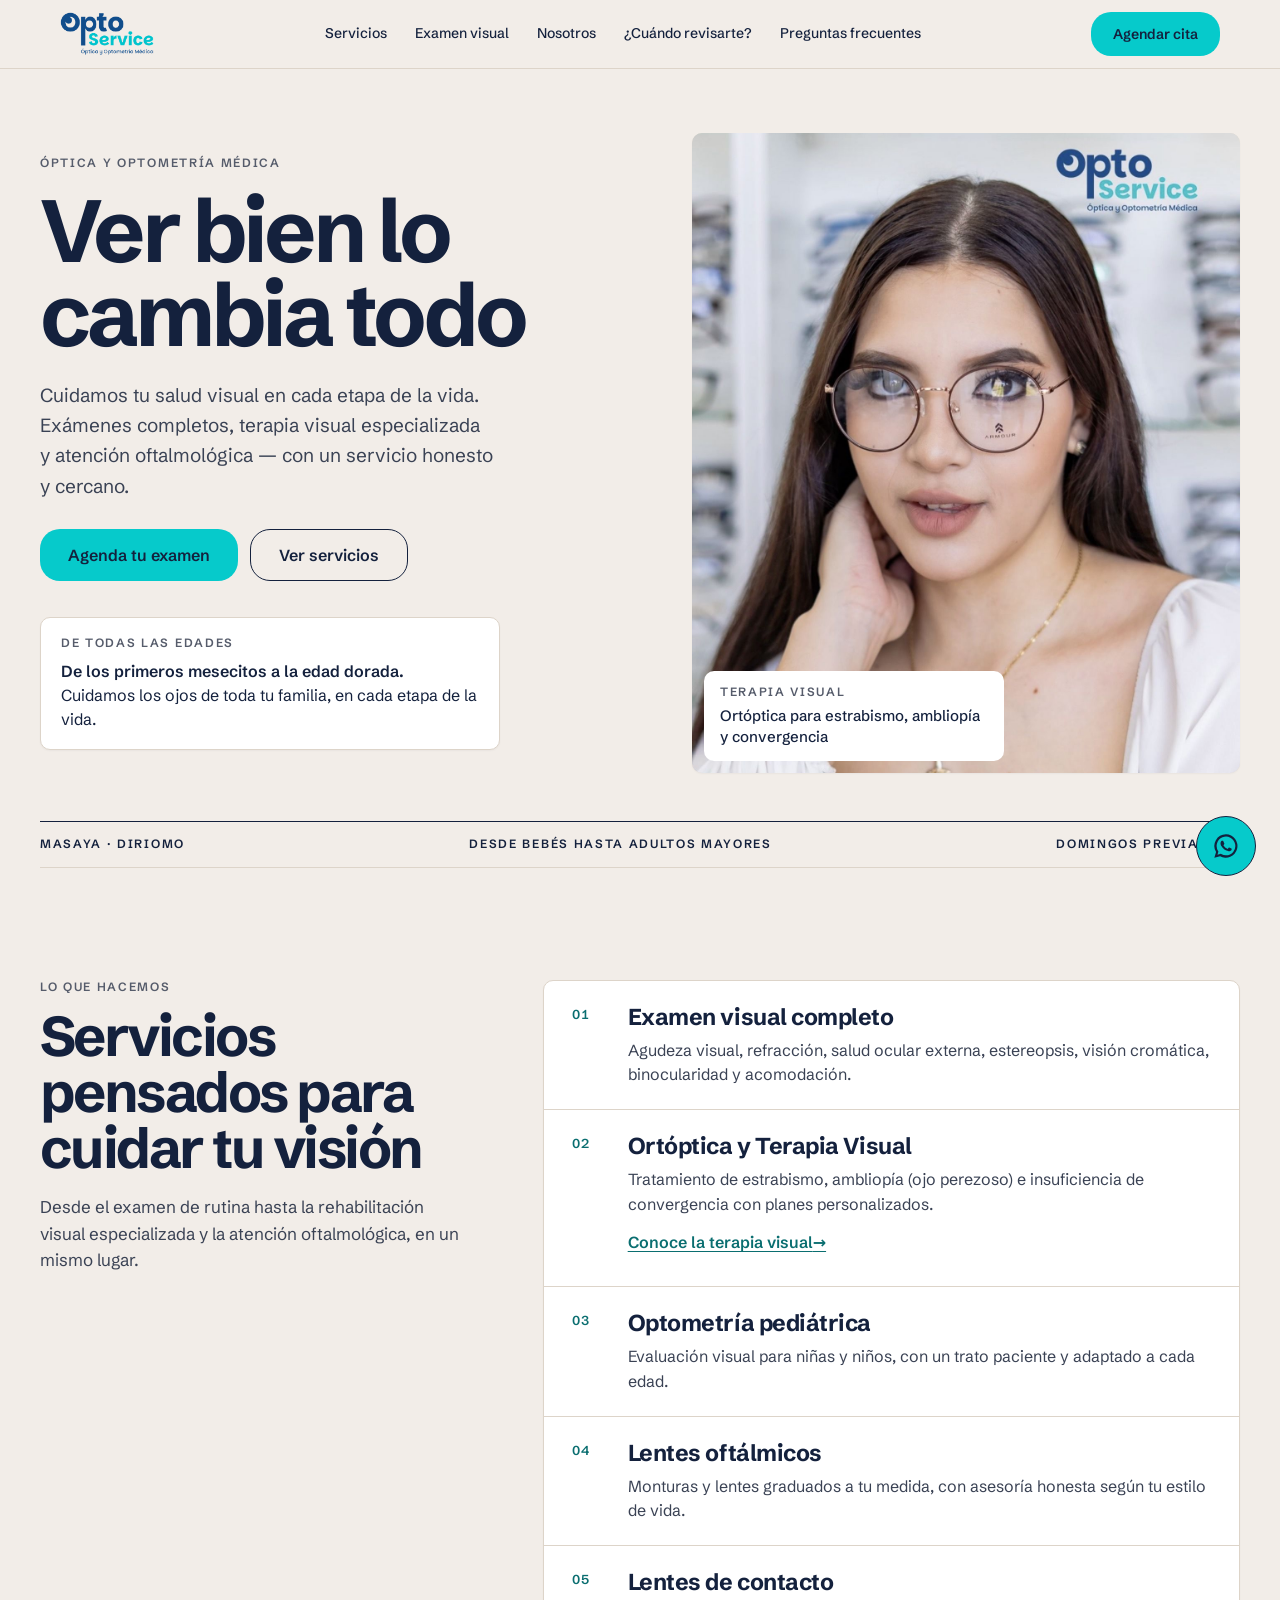
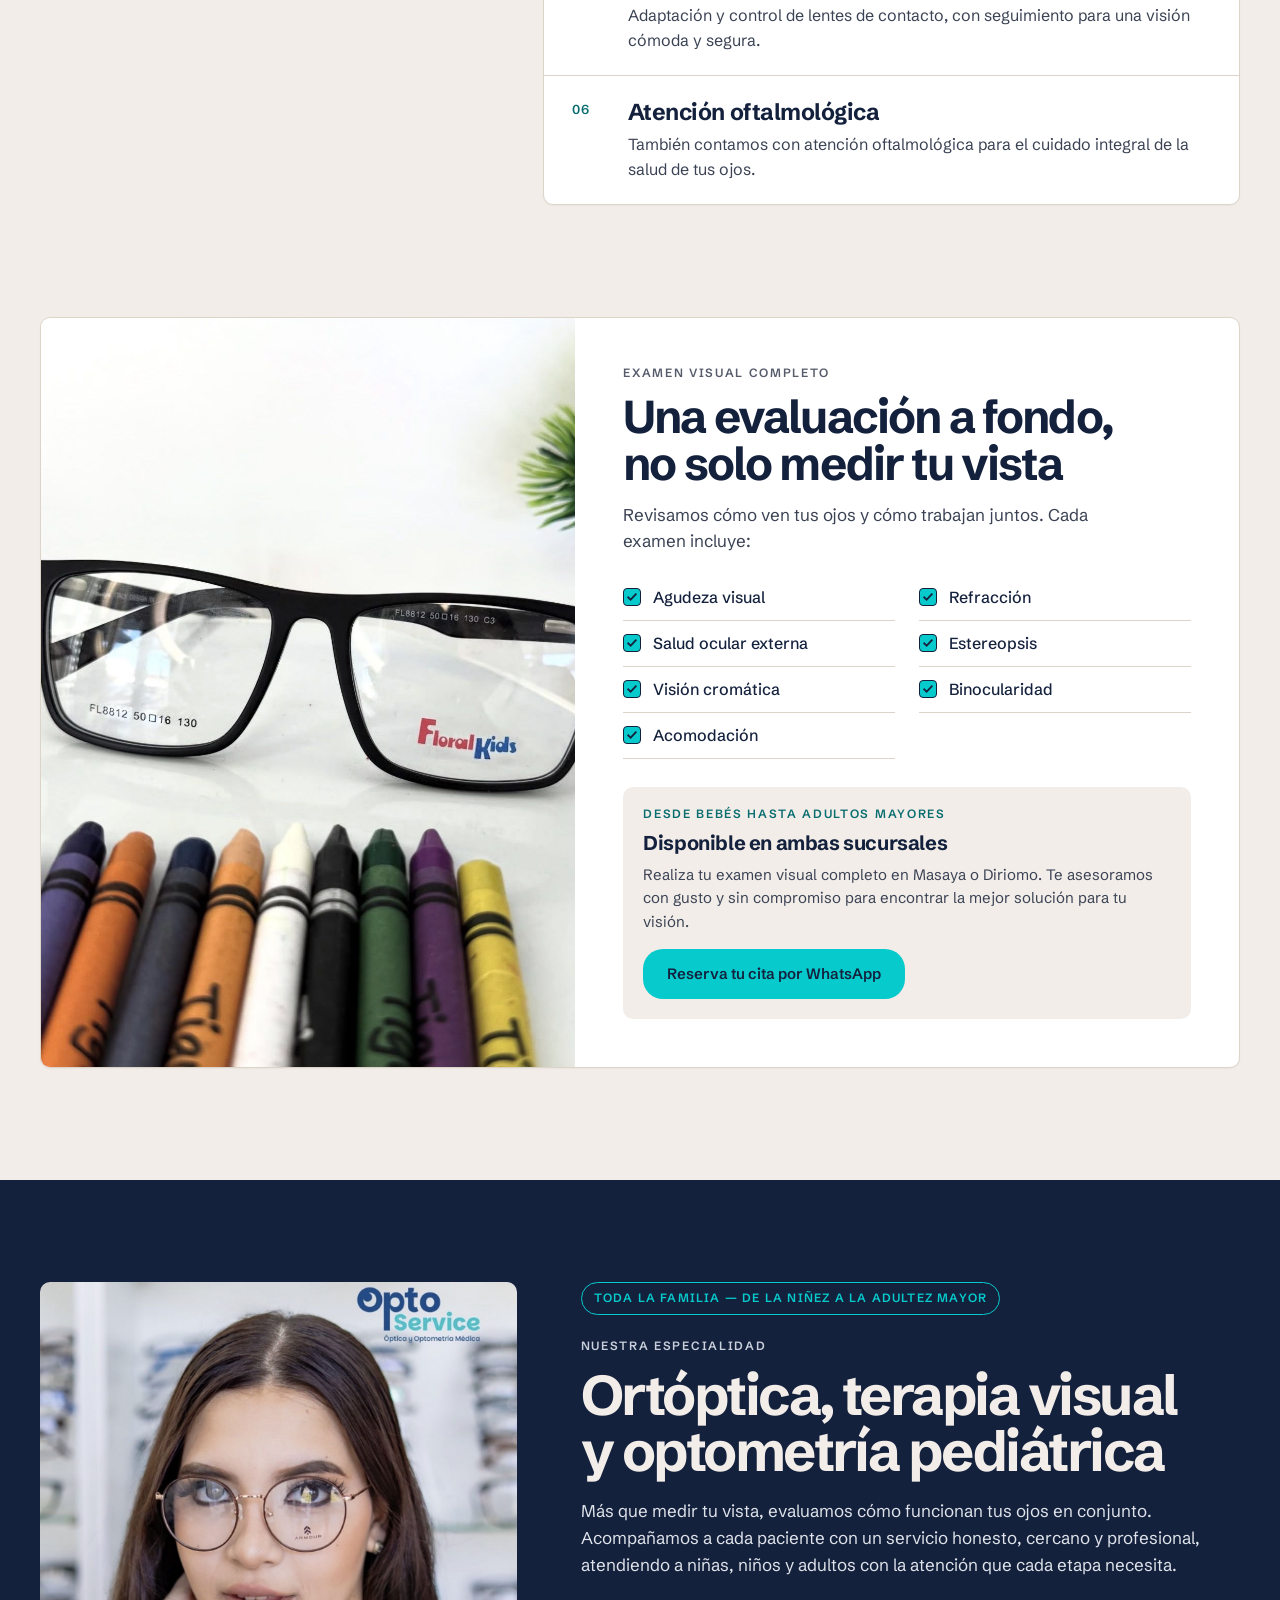
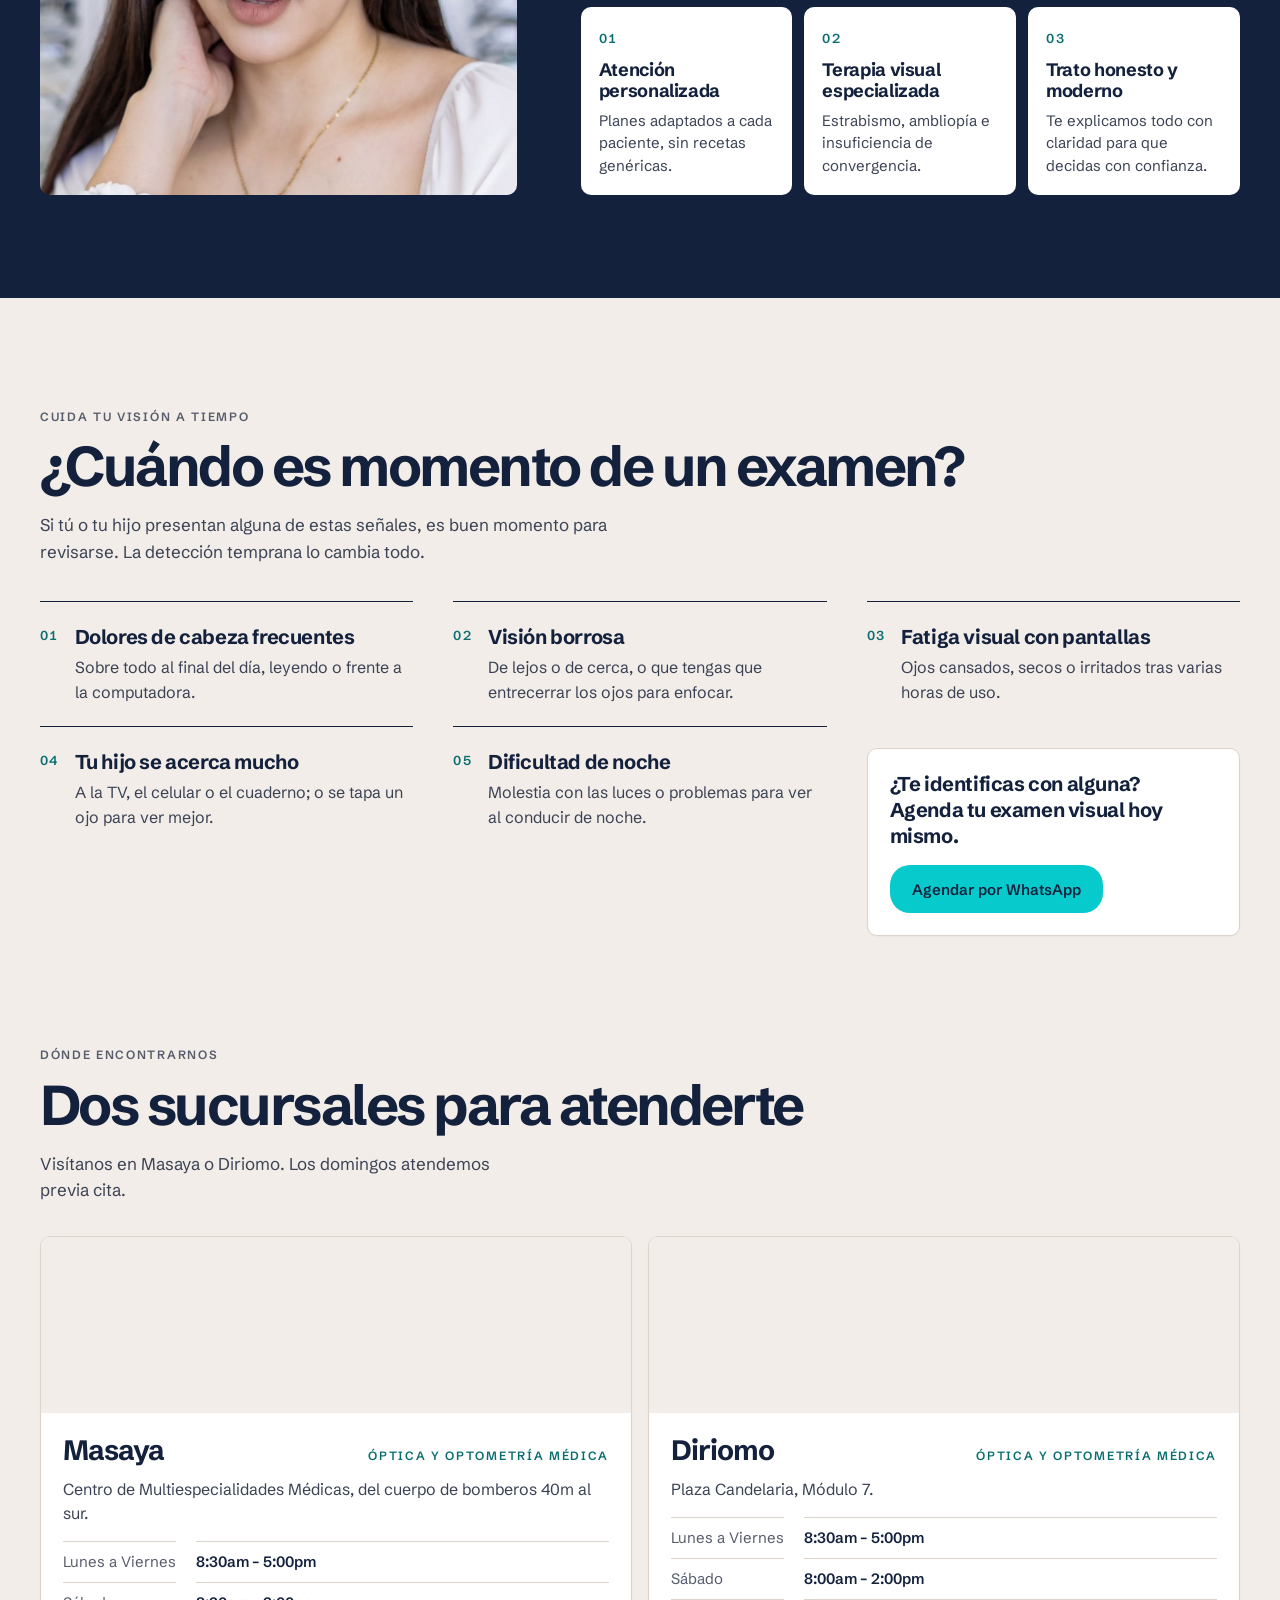
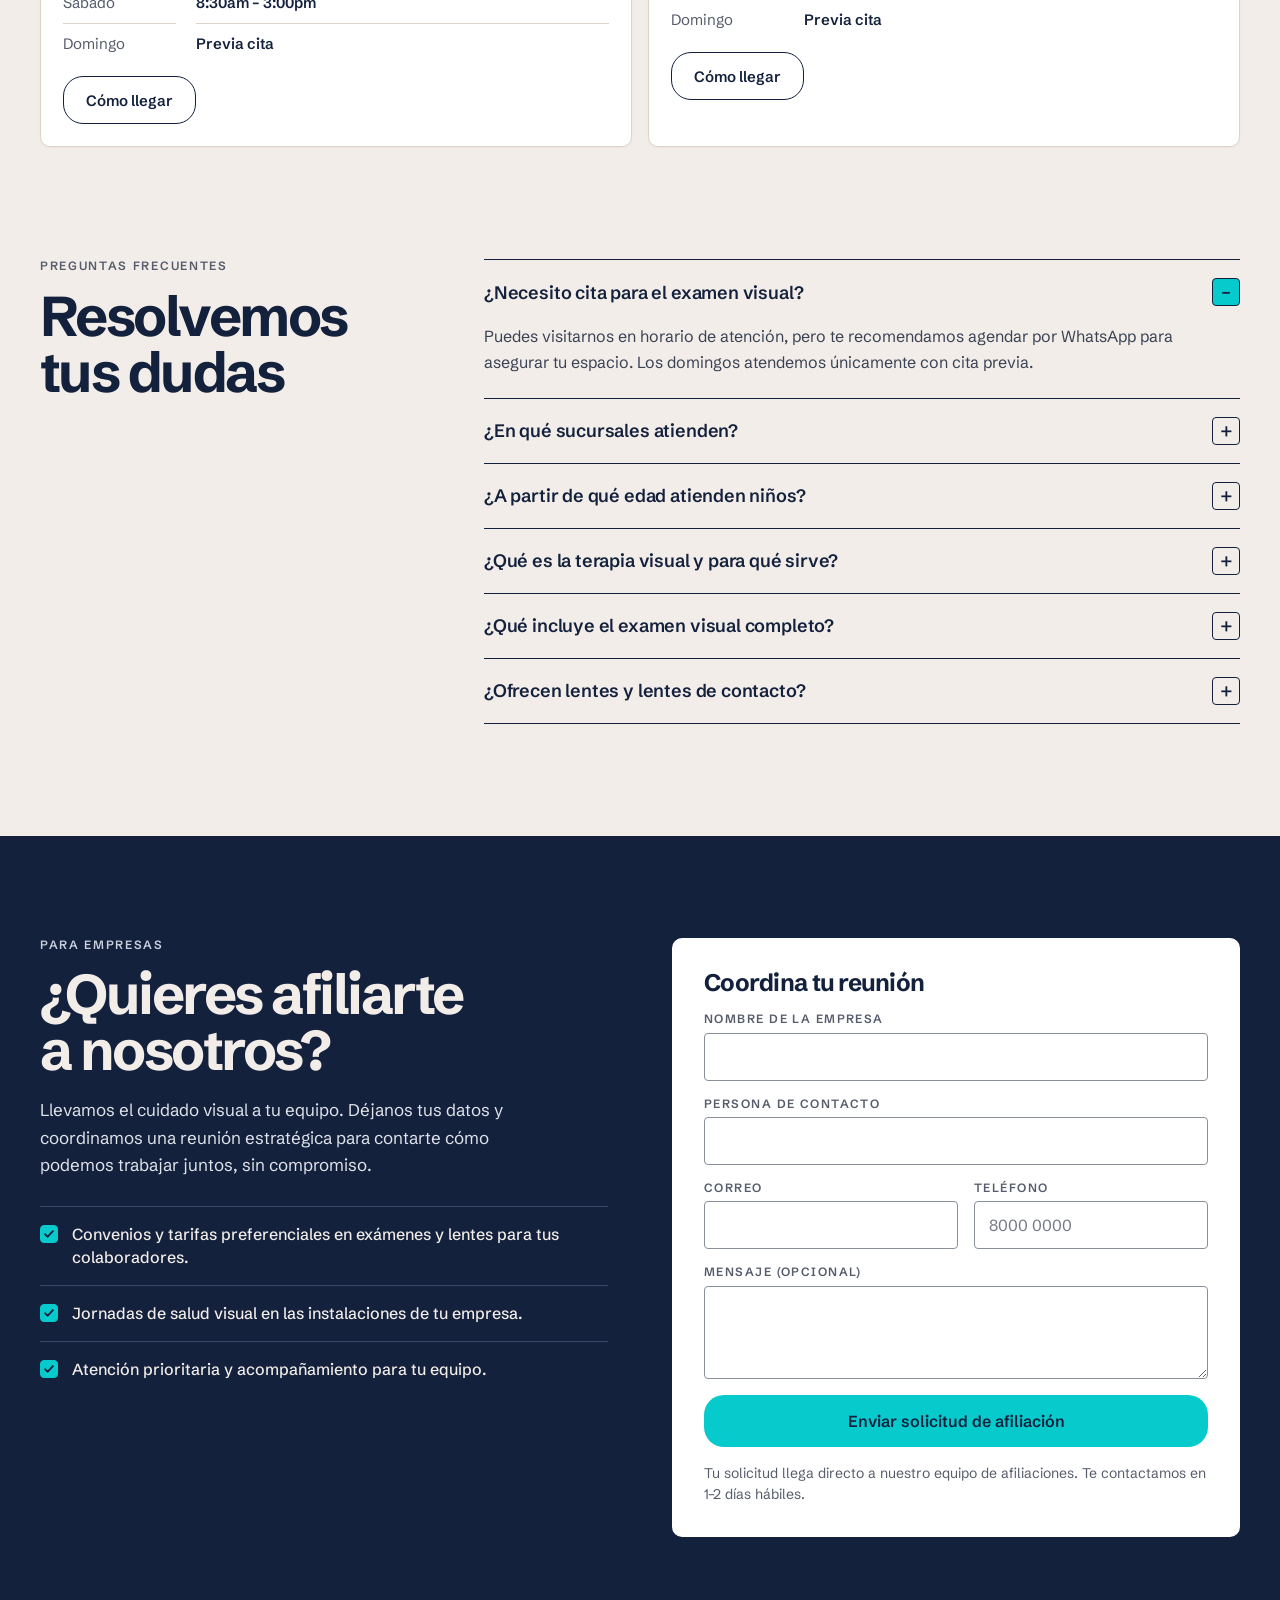
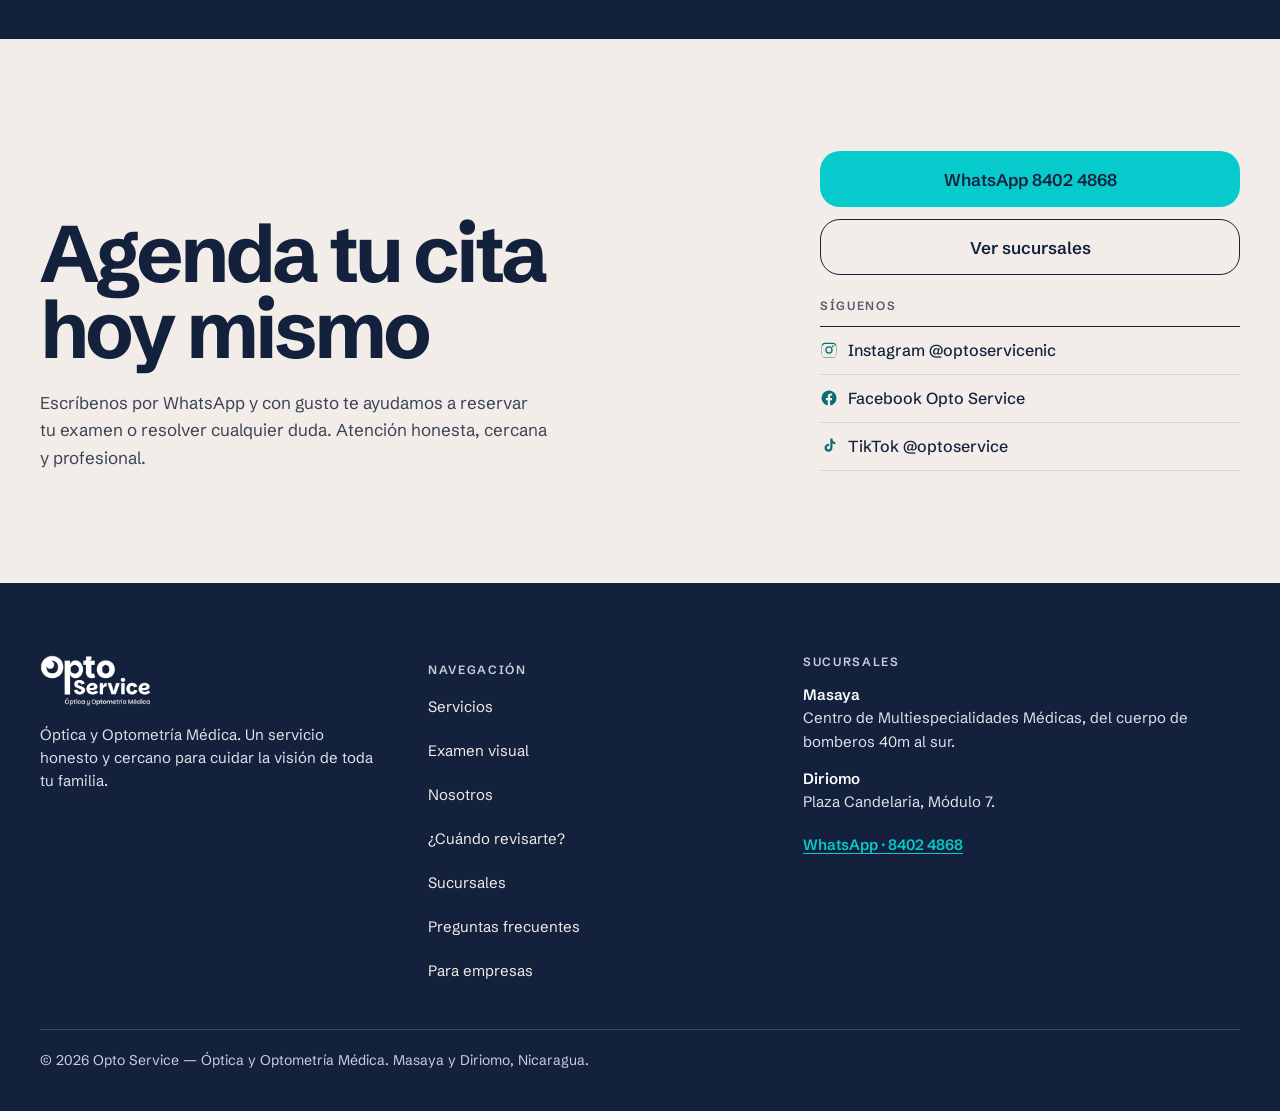
==== commit 60a64021: "SEO fase 2: páginas de sucursal, terapia visual (borrador), equipo y 404 - /masaya y /diriomo desde " ====
--- a/index.html
+++ b/index.html
@@ -9,14 +9,14 @@
 <link rel="canonical" href="https://optoservicenic.com/">
 <meta property="og:type" content="website">
 <meta property="og:url" content="https://optoservicenic.com/">
-<meta property="og:title" content="Opto Service — Óptica en Masaya y Diriomo">
+<meta property="og:title" content="Opto Service — Óptica y Optometría Médica">
 <meta property="og:description" content="Ver bien lo cambia todo. Exámenes visuales completos y terapia visual para todas las edades en Masaya y Diriomo.">
 <meta property="og:image" content="https://optoservicenic.com/assets/img/compartir.jpg">
-<meta property="og:image:alt" content="Opto Service — Óptica y Optometría Médica en Masaya y Diriomo">
 <meta property="og:image:width" content="1200">
 <meta property="og:image:height" content="630">
 <meta name="twitter:card" content="summary_large_image">
 <meta property="og:locale" content="es_NI">
+<!--comun:recursos-->
 <link rel="icon" href="favicon.ico" sizes="48x48">
 <link rel="icon" href="assets/img/icons/favicon-32.png" type="image/png" sizes="32x32">
 <link rel="icon" href="assets/img/icons/icon-192.png" type="image/png" sizes="192x192">
@@ -24,17 +24,21 @@
 <link rel="preload" href="assets/fonts/schibsted-grotesk-latin.woff2" as="font" type="font/woff2" crossorigin>
 <link rel="stylesheet" href="assets/css/styles.css">
 <script src="assets/js/main.js" defer></script>
+<!--/comun:recursos-->
+<!-- Datos estructurados: los genera scripts/build.py con content/sucursales.json -->
+<!--datos-estructurados-->
 <script type="application/ld+json">
 {
   "@context": "https://schema.org",
   "@graph": [
     {
       "@type": "Organization",
-      "@id": "https://optoservicenic.com/#organizacion",
+      "@id": "https://optoservicenic.com/#organization",
       "name": "Opto Service",
+      "description": "Óptica y optometría médica en Masaya y Diriomo, Nicaragua.",
       "url": "https://optoservicenic.com/",
       "logo": "https://optoservicenic.com/assets/img/logo-opto-service.png",
-      "telephone": "+50584024868",
+      "telephone": "+505 8402 4868",
       "sameAs": [
         "https://instagram.com/optoservicenic",
         "https://facebook.com/profile.php?id=100092434450811",
@@ -43,85 +47,65 @@
     },
     {
       "@type": "Optician",
-      "@id": "https://optoservicenic.com/#masaya",
-      "name": "Opto Service — Masaya",
-      "url": "https://optoservicenic.com/#masaya",
-      "parentOrganization": {
-        "@id": "https://optoservicenic.com/#organizacion"
-      },
-      "telephone": "+50584024868",
+      "@id": "https://optoservicenic.com/masaya#optician",
+      "name": "Opto Service Masaya",
+      "description": "Óptica y optometría médica en Masaya: examen visual completo, terapia visual, optometría pediátrica, lentes oftálmicos y de contacto. Domingos previa cita.",
+      "url": "https://optoservicenic.com/#sucursales",
+      "image": "https://optoservicenic.com/assets/img/compartir.jpg",
+      "telephone": "+505 8402 4868",
       "address": {
         "@type": "PostalAddress",
-        "streetAddress": "Centro de Multiespecialidades Médicas, del cuerpo de bomberos 40m al sur.",
+        "streetAddress": "Centro de Multiespecialidades Médicas, del cuerpo de bomberos 40 m al sur",
         "addressLocality": "Masaya",
+        "addressRegion": "Masaya",
         "addressCountry": "NI"
       },
       "openingHoursSpecification": [
-        {
-          "@type": "OpeningHoursSpecification",
-          "dayOfWeek": [
-            "Monday",
-            "Tuesday",
-            "Wednesday",
-            "Thursday",
-            "Friday"
-          ],
-          "opens": "08:30",
-          "closes": "17:00"
-        },
-        {
-          "@type": "OpeningHoursSpecification",
-          "dayOfWeek": "Saturday",
-          "opens": "08:30",
-          "closes": "15:00"
-        }
+        {"@type": "OpeningHoursSpecification", "dayOfWeek": ["Monday", "Tuesday", "Wednesday", "Thursday", "Friday"], "opens": "08:30", "closes": "17:00"},
+        {"@type": "OpeningHoursSpecification", "dayOfWeek": "Saturday", "opens": "08:30", "closes": "15:00"}
       ],
-      "description": "Los domingos atendemos previa cita."
+      "parentOrganization": {"@id": "https://optoservicenic.com/#organization"},
+      "sameAs": [
+        "https://instagram.com/optoservicenic",
+        "https://facebook.com/profile.php?id=100092434450811",
+        "https://tiktok.com/@optoservice"
+      ]
     },
     {
       "@type": "Optician",
-      "@id": "https://optoservicenic.com/#diriomo",
-      "name": "Opto Service — Diriomo",
-      "url": "https://optoservicenic.com/#diriomo",
-      "parentOrganization": {
-        "@id": "https://optoservicenic.com/#organizacion"
-      },
-      "telephone": "+50584024868",
+      "@id": "https://optoservicenic.com/diriomo#optician",
+      "name": "Opto Service Diriomo",
+      "description": "Óptica y optometría médica en Diriomo, Granada: examen visual completo, terapia visual, optometría pediátrica, lentes oftálmicos y de contacto. Domingos previa cita.",
+      "url": "https://optoservicenic.com/#sucursales",
+      "image": "https://optoservicenic.com/assets/img/compartir.jpg",
+      "telephone": "+505 8402 4868",
       "address": {
         "@type": "PostalAddress",
-        "streetAddress": "Plaza Candelaria, Módulo 7.",
+        "streetAddress": "Plaza Candelaria, Módulo 7",
         "addressLocality": "Diriomo",
+        "addressRegion": "Granada",
         "addressCountry": "NI"
       },
       "openingHoursSpecification": [
-        {
-          "@type": "OpeningHoursSpecification",
-          "dayOfWeek": [
-            "Monday",
-            "Tuesday",
-            "Wednesday",
-            "Thursday",
-            "Friday"
-          ],
-          "opens": "08:30",
-          "closes": "17:00"
-        },
-        {
-          "@type": "OpeningHoursSpecification",
-          "dayOfWeek": "Saturday",
-          "opens": "08:00",
-          "closes": "14:00"
-        }
+        {"@type": "OpeningHoursSpecification", "dayOfWeek": ["Monday", "Tuesday", "Wednesday", "Thursday", "Friday"], "opens": "08:30", "closes": "17:00"},
+        {"@type": "OpeningHoursSpecification", "dayOfWeek": "Saturday", "opens": "08:00", "closes": "14:00"}
       ],
-      "description": "Los domingos atendemos previa cita."
+      "parentOrganization": {"@id": "https://optoservicenic.com/#organization"},
+      "sameAs": [
+        "https://instagram.com/optoservicenic",
+        "https://facebook.com/profile.php?id=100092434450811",
+        "https://tiktok.com/@optoservice"
+      ]
     }
   ]
 }
 </script>
+<!--/datos-estructurados-->
 </head>
 <body>
 
-  <!-- ===== ENCABEZADO ===== -->
+  <!-- ===== ENCABEZADO (se repite en todas las páginas) ===== -->
+  <!--comun:cabecera-->
   <header class="site-header" data-header>
     <div class="wrap header-bar">
       <a class="brand" href="#top" aria-label="Opto Service, inicio"><img src="assets/img/logo-opto-service.png" alt="Opto Service — Óptica y Optometría Médica" width="95" height="44"></a>
@@ -130,7 +114,7 @@
         <a href="#servicios">Servicios</a>
         <a href="#examen">Examen visual</a>
         <a href="#nosotros">Nosotros</a>
-        <a href="#sucursales">Sucursales</a>
+        <a href="#senales">¿Cuándo revisarte?</a>
         <a href="#faq">Preguntas frecuentes</a>
       </nav>
       <a class="btn btn-primary btn-header" href="https://wa.me/50584024868?text=%C2%A1Hola%20Opto%20Service!%20Quiero%20agendar%20un%20examen%20visual.%20%C2%BFMe%20ayudan%20con%20la%20cita%3F" target="_blank" rel="noopener" data-agendar>Agendar cita</a>
@@ -151,18 +135,19 @@
       <a href="#contacto">Contacto</a>
     </nav>
   </header>
+  <!--/comun:cabecera-->
 
   <main>
   <!-- ===== PORTADA ===== -->
   <section id="top" class="hero">
     <div class="wrap hero-grid">
       <div class="hero-copy">
-        <div class="eyebrow">Ver bien lo cambia todo</div>
-        <h1>Óptica y optometría en Masaya y Diriomo</h1>
+        <div class="eyebrow">Óptica y Optometría Médica</div>
+        <h1>Ver bien lo cambia todo</h1>
         <p class="lead">Cuidamos tu salud visual en cada etapa de la vida. Exámenes completos, terapia visual especializada y atención oftalmológica — con un servicio honesto y cercano.</p>
         <div class="hero-actions">
           <a class="btn btn-primary" href="https://wa.me/50584024868?text=%C2%A1Hola%20Opto%20Service!%20Quiero%20agendar%20un%20examen%20visual.%20%C2%BFMe%20ayudan%20con%20la%20cita%3F" target="_blank" rel="noopener" data-agendar>Agenda tu examen</a>
-          <a class="btn btn-outline" href="#sucursales">Encuentra tu sucursal</a>
+          <a class="btn btn-outline" href="#servicios">Ver servicios</a>
         </div>
         <div class="card hero-note">
           <div class="eyebrow">De todas las edades</div>
@@ -204,12 +189,12 @@
     <div class="wrap split">
       <div class="services-intro">
         <div class="eyebrow">Lo que hacemos</div>
-        <h2 class="h2">Exámenes visuales, lentes y cuidado de tu visión</h2>
+        <h2 class="h2">Servicios pensados para cuidar tu visión</h2>
         <p class="lead">Desde el examen de rutina hasta la rehabilitación visual especializada y la atención oftalmológica, en un mismo lugar.</p>
       </div>
       <div class="card services-list">
-        <article class="service"><span class="num">01</span><div><h3>Examen visual completo</h3><p>Agudeza visual, refracción, salud ocular externa, estereopsis, visión cromática, binocularidad y acomodación. <a href="#examen">Conoce qué incluye el examen visual</a>.</p></div></article>
-        <article class="service"><span class="num">02</span><div><h3>Ortóptica y Terapia Visual</h3><p>Tratamiento de estrabismo, ambliopía (ojo perezoso) e insuficiencia de convergencia con planes personalizados.</p></div></article>
+        <article class="service"><span class="num">01</span><div><h3>Examen visual completo</h3><p>Agudeza visual, refracción, salud ocular externa, estereopsis, visión cromática, binocularidad y acomodación.</p></div></article>
+        <article class="service"><span class="num">02</span><div><h3>Ortóptica y Terapia Visual</h3><p>Tratamiento de estrabismo, ambliopía (ojo perezoso) e insuficiencia de convergencia con planes personalizados.</p><a class="service-link" href="/terapia-visual" data-requiere="terapia-visual">Conoce la terapia visual<span class="sr-only"> en Opto Service</span> →</a></div></article>
         <article class="service"><span class="num">03</span><div><h3>Optometría pediátrica</h3><p>Evaluación visual para niñas y niños, con un trato paciente y adaptado a cada edad.</p></div></article>
         <article class="service"><span class="num">04</span><div><h3>Lentes oftálmicos</h3><p>Monturas y lentes graduados a tu medida, con asesoría honesta según tu estilo de vida.</p></div></article>
         <article class="service"><span class="num">05</span><div><h3>Lentes de contacto</h3><p>Adaptación y control de lentes de contacto, con seguimiento para una visión cómoda y segura.</p></div></article>
@@ -227,8 +212,8 @@
         <!--/fotos:examen-->
       </div>
       <div class="exam-body">
-        <div class="eyebrow">Una evaluación a fondo</div>
-        <h2 class="h2">Examen visual en Masaya y Diriomo</h2>
+        <div class="eyebrow">Examen visual completo</div>
+        <h2 class="h2">Una evaluación a fondo, no solo medir tu vista</h2>
         <p class="lead">Revisamos cómo ven tus ojos y cómo trabajan juntos. Cada examen incluye:</p>
         <ul class="exam-list">
           <li><span class="check" aria-hidden="true"><svg viewBox="0 0 16 16" fill="none" stroke="currentColor" stroke-width="2.4" stroke-linecap="square"><path d="M3 8.5l3.2 3L13 4.5"/></svg></span>Agudeza visual</li>
@@ -267,6 +252,9 @@
           <div class="pillar"><span class="num">02</span><h3>Terapia visual especializada</h3><p>Estrabismo, ambliopía e insuficiencia de convergencia.</p></div>
           <div class="pillar"><span class="num">03</span><h3>Trato honesto y moderno</h3><p>Te explicamos todo con claridad para que decidas con confianza.</p></div>
         </div>
+        <!-- Equipo: se administra en Pages CMS (Equipo · Nosotros). TODO: nombres, títulos y fotos del equipo. -->
+        <!--equipo-->
+        <!--/equipo-->
       </div>
     </div>
   </section>
@@ -295,14 +283,15 @@
   <section id="sucursales" class="sec">
     <div class="wrap">
       <div class="eyebrow">Dónde encontrarnos</div>
-      <h2 class="h2">Visita nuestra óptica en Masaya o Diriomo</h2>
+      <h2 class="h2">Dos sucursales para atenderte</h2>
       <p class="lead" style="max-width:520px">Visítanos en Masaya o Diriomo. Los domingos atendemos previa cita.</p>
       <div class="branches">
-        <article class="card branch" id="masaya">
+        <article class="card branch">
           <div class="branch-photo" data-carousel="masaya" data-interval="5000" hidden>
             <!--fotos:masaya-->
             <!--/fotos:masaya-->
           </div>
+          <!--sucursal:masaya-->
           <iframe class="branch-map" src="https://maps.google.com/maps?q=Opto%20Service%2C%20Cuerpo%20de%20bomberos%2040%20metros%20sur%2C%20Avenida%20central%2C%20Masaya%2C%20Nicaragua&amp;z=15&amp;output=embed" loading="lazy" referrerpolicy="no-referrer-when-downgrade" title="Mapa de la sucursal de Masaya"></iframe>
           <div class="branch-body">
             <div class="branch-head"><h3>Masaya</h3><span class="eyebrow is-teal">Óptica y optometría médica</span></div>
@@ -312,17 +301,16 @@
               <dt>Sábado</dt><dd>8:30am – 3:00pm</dd>
               <dt>Domingo</dt><dd>Previa cita</dd>
             </dl>
-            <div class="branch-actions">
-              <a class="btn btn-outline btn-sm" href="https://www.google.com/maps/dir/?api=1&amp;destination=Opto%20Service%2C%20Cuerpo%20de%20bomberos%2040%20metros%20sur%2C%20Avenida%20central%2C%20Masaya%2C%20Nicaragua" target="_blank" rel="noopener">Cómo llegar<span class="sr-only"> a la sucursal de Masaya</span></a>
-              <a class="btn btn-outline btn-sm" href="https://g.page/r/CeLkjb6qK5vxEBM/review" target="_blank" rel="noopener">Déjanos tu reseña en Google<span class="sr-only"> — sucursal de Masaya</span></a>
-            </div>
+            <a class="btn btn-outline btn-sm" href="https://www.google.com/maps/dir/?api=1&amp;destination=Opto%20Service%2C%20Cuerpo%20de%20bomberos%2040%20metros%20sur%2C%20Avenida%20central%2C%20Masaya%2C%20Nicaragua" target="_blank" rel="noopener">Cómo llegar<span class="sr-only"> a la sucursal de Masaya</span></a>
           </div>
+          <!--/sucursal:masaya-->
         </article>
-        <article class="card branch" id="diriomo">
+        <article class="card branch">
           <div class="branch-photo" data-carousel="diriomo" data-interval="5000" hidden>
             <!--fotos:diriomo-->
             <!--/fotos:diriomo-->
           </div>
+          <!--sucursal:diriomo-->
           <iframe class="branch-map" src="https://maps.google.com/maps?q=Opto%20Service%20Diriomo%2C%20Plaza%20Candelaria%2C%20Diriomo%2C%20Nicaragua&amp;z=15&amp;output=embed" loading="lazy" referrerpolicy="no-referrer-when-downgrade" title="Mapa de la sucursal de Diriomo"></iframe>
           <div class="branch-body">
             <div class="branch-head"><h3>Diriomo</h3><span class="eyebrow is-teal">Óptica y optometría médica</span></div>
@@ -334,6 +322,7 @@
             </dl>
             <a class="btn btn-outline btn-sm" href="https://www.google.com/maps/dir/?api=1&amp;destination=Opto%20Service%20Diriomo%2C%20Plaza%20Candelaria%2C%20Diriomo%2C%20Nicaragua" target="_blank" rel="noopener">Cómo llegar<span class="sr-only"> a la sucursal de Diriomo</span></a>
           </div>
+          <!--/sucursal:diriomo-->
         </article>
       </div>
     </div>
@@ -352,16 +341,8 @@
           <p>Puedes visitarnos en horario de atención, pero te recomendamos agendar por WhatsApp para asegurar tu espacio. Los domingos atendemos únicamente con cita previa.</p>
         </details>
         <details name="faq">
-          <summary>¿Dónde puedo hacerme un examen visual en Masaya o Diriomo?<span class="faq-icon" aria-hidden="true"></span></summary>
-          <p>Puedes realizar tu examen visual en cualquiera de nuestras dos sucursales: <a href="#masaya">Masaya, en el Centro de Multiespecialidades Médicas, del cuerpo de bomberos 40m al sur</a>, o <a href="#diriomo">Diriomo, en Plaza Candelaria, Módulo 7</a>. En cada tarjeta encontrarás el mapa y el botón para ver cómo llegar.</p>
-        </details>
-        <details name="faq">
-          <summary>¿Cómo agendo una cita por WhatsApp?<span class="faq-icon" aria-hidden="true"></span></summary>
-          <p>Pulsa <a href="https://wa.me/50584024868" target="_blank" rel="noopener" data-agendar>Agendar cita</a>, elige el servicio y la sucursal, e indica cuándo te viene bien. Se abrirá WhatsApp con tu mensaje preparado; tú decides cuándo enviarlo. La fecha y la hora se confirman con nuestro equipo por ese medio.</p>
-        </details>
-        <details name="faq">
-          <summary>¿Dónde puedo consultar los horarios de atención?<span class="faq-icon" aria-hidden="true"></span></summary>
-          <p>Consulta el horario de <a href="#masaya">Masaya</a> o el de <a href="#diriomo">Diriomo</a> antes de visitarnos: los sábados tienen horarios diferentes. Los domingos atendemos únicamente con cita previa.</p>
+          <summary>¿En qué sucursales atienden?<span class="faq-icon" aria-hidden="true"></span></summary>
+          <p>Estamos en Masaya (Centro de Multiespecialidades Médicas, del cuerpo de bomberos 40m al sur) y en Diriomo (Plaza Candelaria, Módulo 7). Puedes visitarnos en cualquiera de las dos.</p>
         </details>
         <details name="faq">
           <summary>¿A partir de qué edad atienden niños?<span class="faq-icon" aria-hidden="true"></span></summary>
@@ -452,11 +433,13 @@
   </section>
   </main>
 
+  <!-- ===== PIE, BOTONES FLOTANTES Y "AGENDAR CITA" (se repiten en todas las páginas) ===== -->
+  <!--comun:pie-->
   <!-- ===== PIE DE PÁGINA ===== -->
   <footer class="site-footer">
     <div class="wrap footer-grid">
       <div class="footer-brand">
-        <img src="assets/img/logo-opto-service.png" alt="Opto Service — Óptica y Optometría Médica" width="112" height="52">
+        <img src="assets/img/logo-opto-service.png" alt="Opto Service — Óptica y Optometría Médica" width="112" height="52" loading="lazy" decoding="async">
         <p>Óptica y Optometría Médica. Un servicio honesto y cercano para cuidar la visión de toda tu familia.</p>
       </div>
       <nav class="footer-nav" aria-label="Pie de página">
@@ -473,8 +456,10 @@
       </nav>
       <div class="footer-branches">
         <div class="eyebrow">Sucursales</div>
+        <!--pie:sucursales-->
         <p><strong>Masaya</strong><br>Centro de Multiespecialidades Médicas, del cuerpo de bomberos 40m al sur.</p>
         <p><strong>Diriomo</strong><br>Plaza Candelaria, Módulo 7.</p>
+        <!--/pie:sucursales-->
         <a class="footer-wa" href="https://wa.me/50584024868?text=%C2%A1Hola%20Opto%20Service!%20Quiero%20agendar%20un%20examen%20visual.%20%C2%BFMe%20ayudan%20con%20la%20cita%3F" target="_blank" rel="noopener">WhatsApp · 8402 4868</a>
       </div>
     </div>
@@ -547,6 +532,7 @@
 
   <!--chat-config-->
   <!--/chat-config-->
+  <!--/comun:pie-->
 
 </body>
 </html>
--- a/assets/css/styles.css
+++ b/assets/css/styles.css
@@ -124,7 +124,7 @@
 .hero { padding: clamp(28px, 5vw, 64px) var(--gutter) 0; }
 .hero-grid { display: flex; flex-wrap: wrap; gap: clamp(28px, 5vw, 64px); align-items: center; }
 .hero-copy { flex: 1 1 420px; min-width: 0; }
-.hero-copy h1 { margin-top: 18px; font: 700 clamp(36px, 5vw, 64px)/1.04 var(--font); letter-spacing: -.045em; text-wrap: balance; }
+.hero-copy h1 { margin-top: 18px; font: 700 clamp(44px, 7.2vw, 88px)/.96 var(--font); letter-spacing: -.045em; text-wrap: balance; }
 .hero-copy .lead { margin-top: 22px; max-width: 520px; font-size: clamp(17px, 1.8vw, 19px); line-height: 1.6; }
 .hero-actions { margin-top: 28px; display: flex; flex-wrap: wrap; gap: 12px; }
 .hero-note { margin-top: 36px; max-width: 460px; padding: 18px 20px; }
@@ -240,6 +240,16 @@
 .pillar h3 { margin-top: 10px; font: 700 18px/1.2 var(--font); letter-spacing: -.02em; }
 .pillar p { margin-top: 8px; font-size: 15px; line-height: 1.5; color: var(--texto); }
 
+/* Equipo (dentro de Nosotros) */
+.team-head { margin-top: 32px; }
+.team { margin-top: 14px; display: grid; grid-template-columns: repeat(auto-fill, minmax(min(100%, 170px), 1fr)); gap: 12px; }
+.member { background: #fff; color: var(--marino); border-radius: var(--radius); padding: 16px; }
+.member-photo { width: 88px; aspect-ratio: 1; border-radius: 50%; overflow: hidden; background: var(--lino-2); margin-bottom: 12px; }
+.member-photo img { width: 100%; height: 100%; object-fit: cover; display: block; }
+.member h3 { font: 700 17px/1.25 var(--font); letter-spacing: -.02em; }
+.member p { margin-top: 4px; font-size: 14px; line-height: 1.45; color: var(--texto); }
+.member .member-title { color: var(--teal); font-weight: 600; }
+
 /* ===== Señales ===== */
 .signs { margin-top: 36px; display: grid; grid-template-columns: repeat(auto-fit, minmax(min(100%, 300px), 1fr)); gap: 0 40px; }
 .sign { display: flex; gap: 16px; padding: 22px 0; border-top: 1px solid var(--marino); }
@@ -262,7 +272,9 @@
 .hours dt { color: var(--suave); }
 .hours dd { font-weight: 600; }
 .branch .btn { margin-top: 12px; }
-.branch-actions { display: flex; flex-wrap: wrap; gap: 0 12px; }
+.branch-head h3 a { color: inherit; text-decoration: none; }
+.branch-head h3 a:hover { text-decoration: underline; text-underline-offset: 4px; }
+.branch-actions { display: flex; flex-wrap: wrap; gap: 0 10px; }
 
 /* ===== Preguntas frecuentes ===== */
 .faq { padding-bottom: var(--sec); }
@@ -405,3 +417,35 @@
 @media (max-width: 359.98px) {
   .sheet-body fieldset.is-grid { grid-template-columns: 1fr; }
 }
+
+/* ===== Páginas internas (sucursales, terapia visual, 404) ===== */
+.page-hero { padding: clamp(24px, 4vw, 48px) var(--gutter) 0; }
+.page-hero .lead { max-width: 640px; font-size: clamp(17px, 1.8vw, 19px); line-height: 1.6; }
+.page-title { margin-top: 14px; font: 700 clamp(38px, 6vw, 72px)/.98 var(--font); letter-spacing: -.045em; text-wrap: balance; max-width: 900px; }
+.crumbs ol { display: flex; flex-wrap: wrap; gap: 4px 0; margin: 0 0 22px; padding: 0; list-style: none; font-size: 14px; color: var(--suave); }
+.crumbs li + li::before { content: "/"; margin: 0 8px; color: var(--raya); }
+.crumbs a { color: var(--marino); text-underline-offset: 3px; }
+.crumbs [aria-current] { color: var(--suave); }
+.branch-detail { display: grid; grid-template-columns: repeat(auto-fit, minmax(min(100%, 380px), 1fr)); gap: 24px clamp(24px, 5vw, 64px); align-items: start; }
+.branch-map.is-tall { height: clamp(260px, 40vw, 420px); }
+.branch-info .branch-addr { margin-top: 16px; font-size: 17px; line-height: 1.55; }
+.branch-ref { margin-top: 8px; color: var(--texto); line-height: 1.55; }
+.info-title { margin-top: 26px; font: 600 12px/1.2 var(--font); letter-spacing: .14em; text-transform: uppercase; color: var(--suave); }
+.branch-info .hours { margin-top: 8px; }
+.branch-contact { margin-top: 10px; font-size: 17px; }
+.branch-contact a { display: inline-flex; align-items: center; min-height: 44px; font-weight: 600; text-underline-offset: 3px; }
+.branch-info .btn { margin-top: 16px; }
+.service-link { display: inline-flex; align-items: center; min-height: 44px; margin-top: 4px; color: var(--teal); font-weight: 600; text-underline-offset: 3px; }
+.prose { flex: 2 1 460px; min-width: 0; max-width: 720px; }
+.prose p { font-size: 17px; line-height: 1.65; color: var(--texto); }
+.prose p + p { margin-top: 14px; }
+.checklist { flex: 2 1 460px; min-width: 0; padding: 4px clamp(16px, 3vw, 28px); }
+.checklist li { padding: 16px 0 16px 30px; position: relative; line-height: 1.5; }
+.checklist li + li { border-top: 1px solid var(--raya); }
+.checklist li::before { content: ""; position: absolute; left: 0; top: 22px; width: 12px; height: 12px; border-radius: 50%; background: var(--turquesa); border: 1.5px solid var(--marino); }
+.review-cta { padding: clamp(20px, 4vw, 36px); display: flex; flex-wrap: wrap; align-items: center; justify-content: space-between; gap: 20px; }
+.review-cta .lead { margin-top: 10px; }
+.links-404 { margin-top: 32px; display: flex; flex-wrap: wrap; gap: 8px 24px; }
+.links-404 a { display: inline-flex; align-items: center; min-height: 44px; font-weight: 600; text-underline-offset: 3px; }
+.page-404 { padding-bottom: var(--sec); }
+.draft-banner { padding: 12px var(--gutter); background: #fff4c2; border-bottom: 1px solid #e0c968; color: var(--marino); font-size: 15px; line-height: 1.45; text-align: center; }
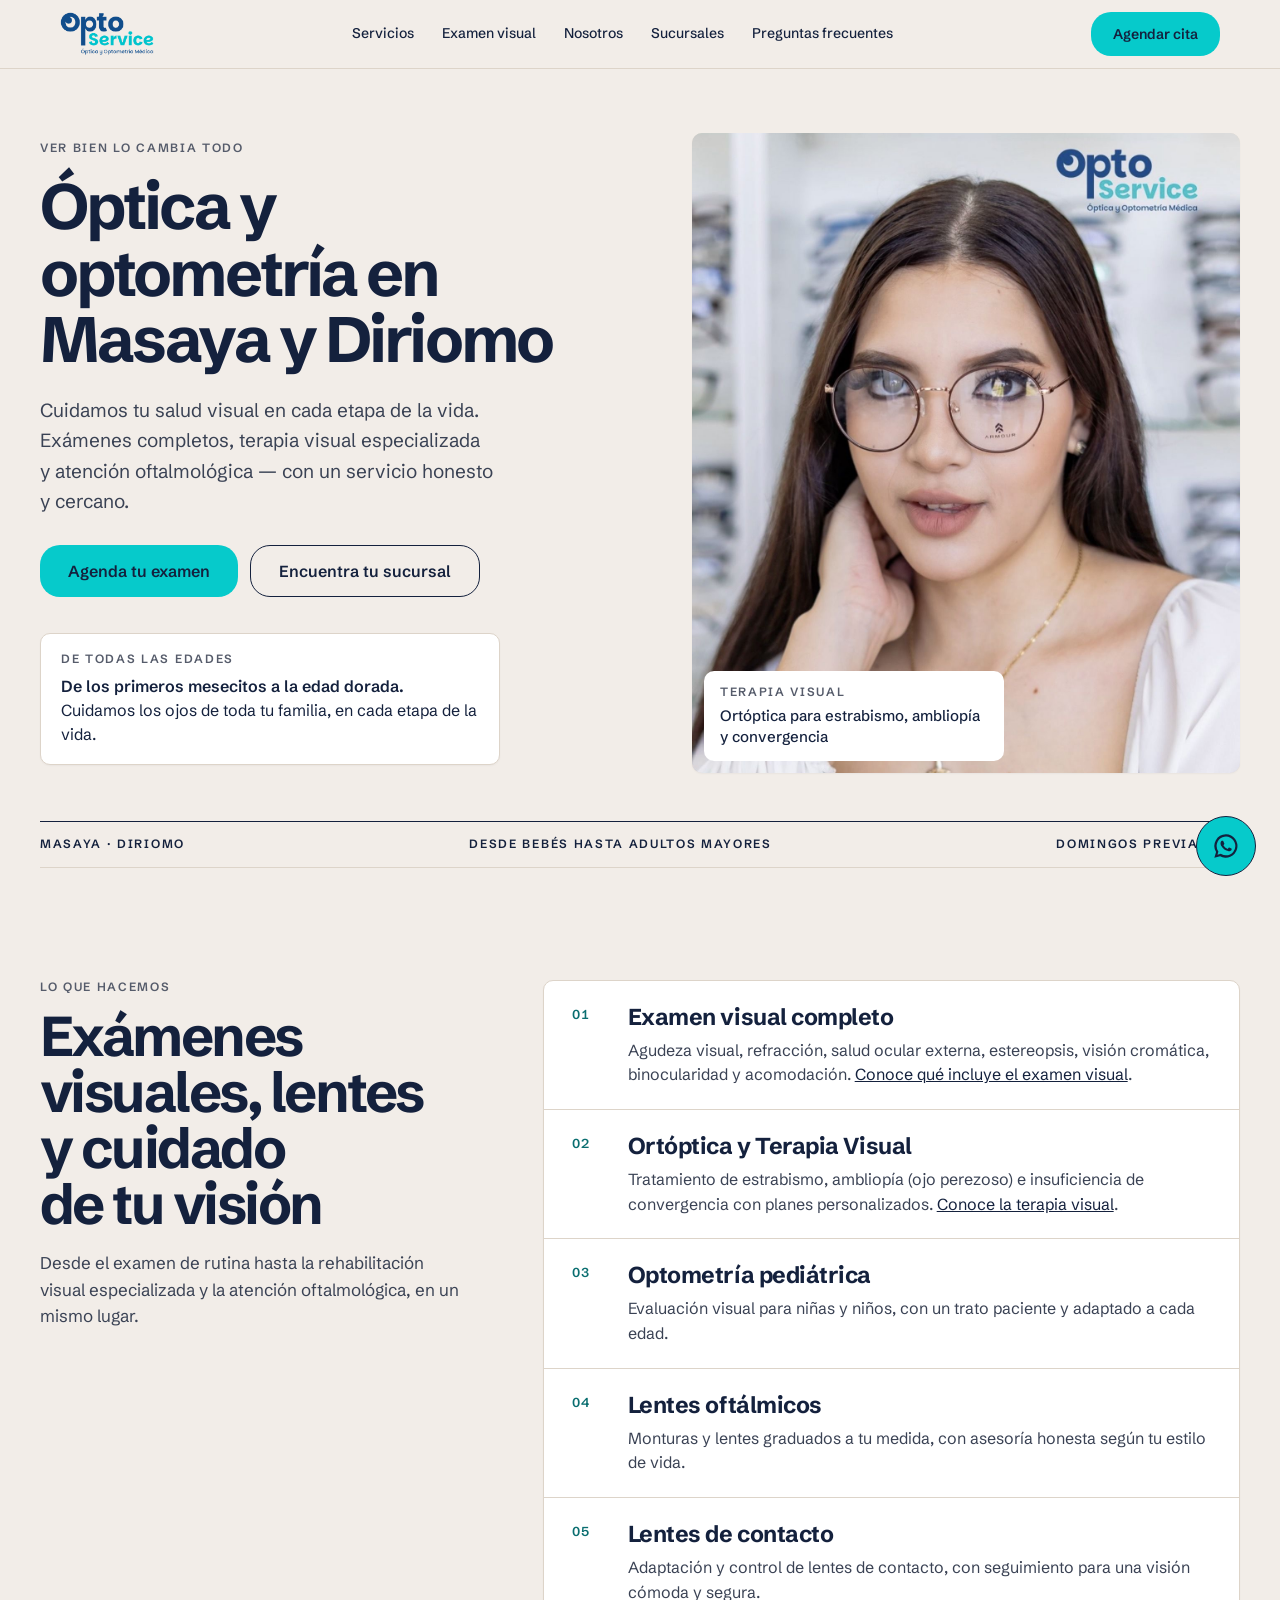
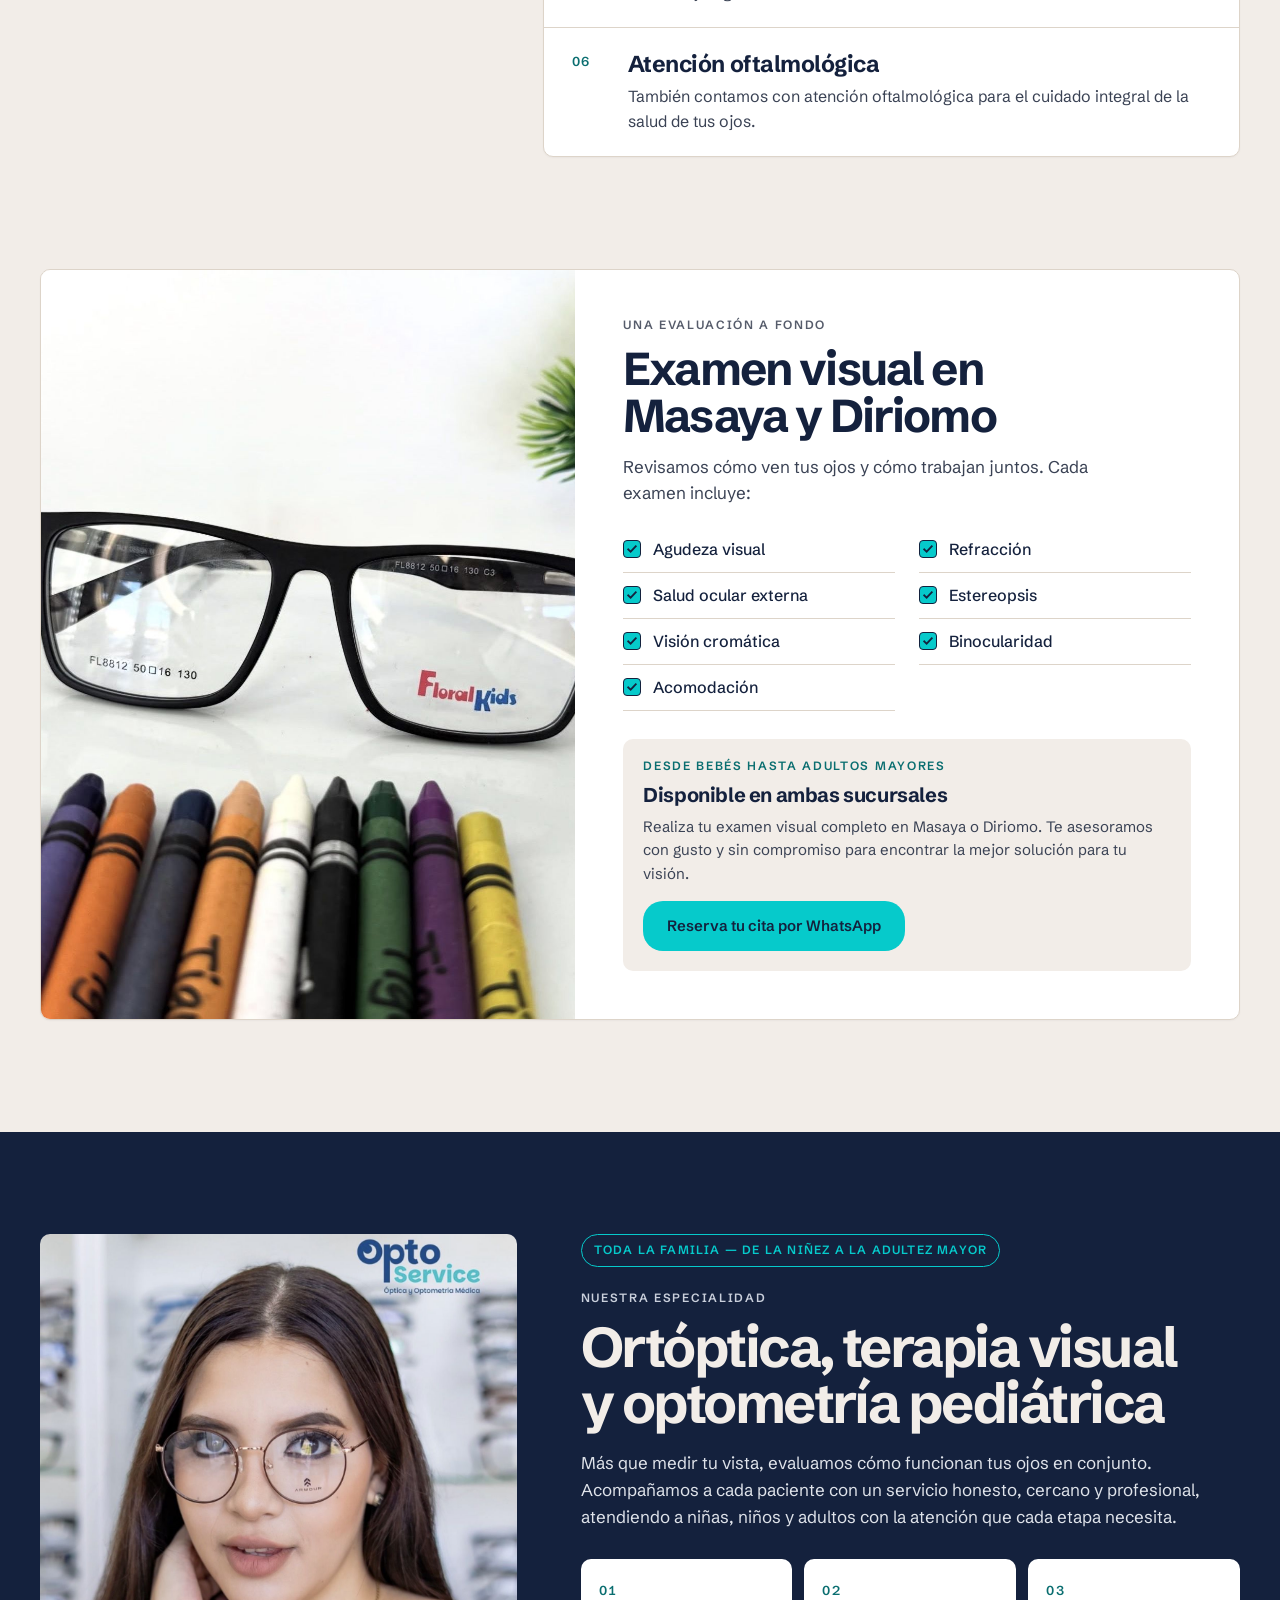
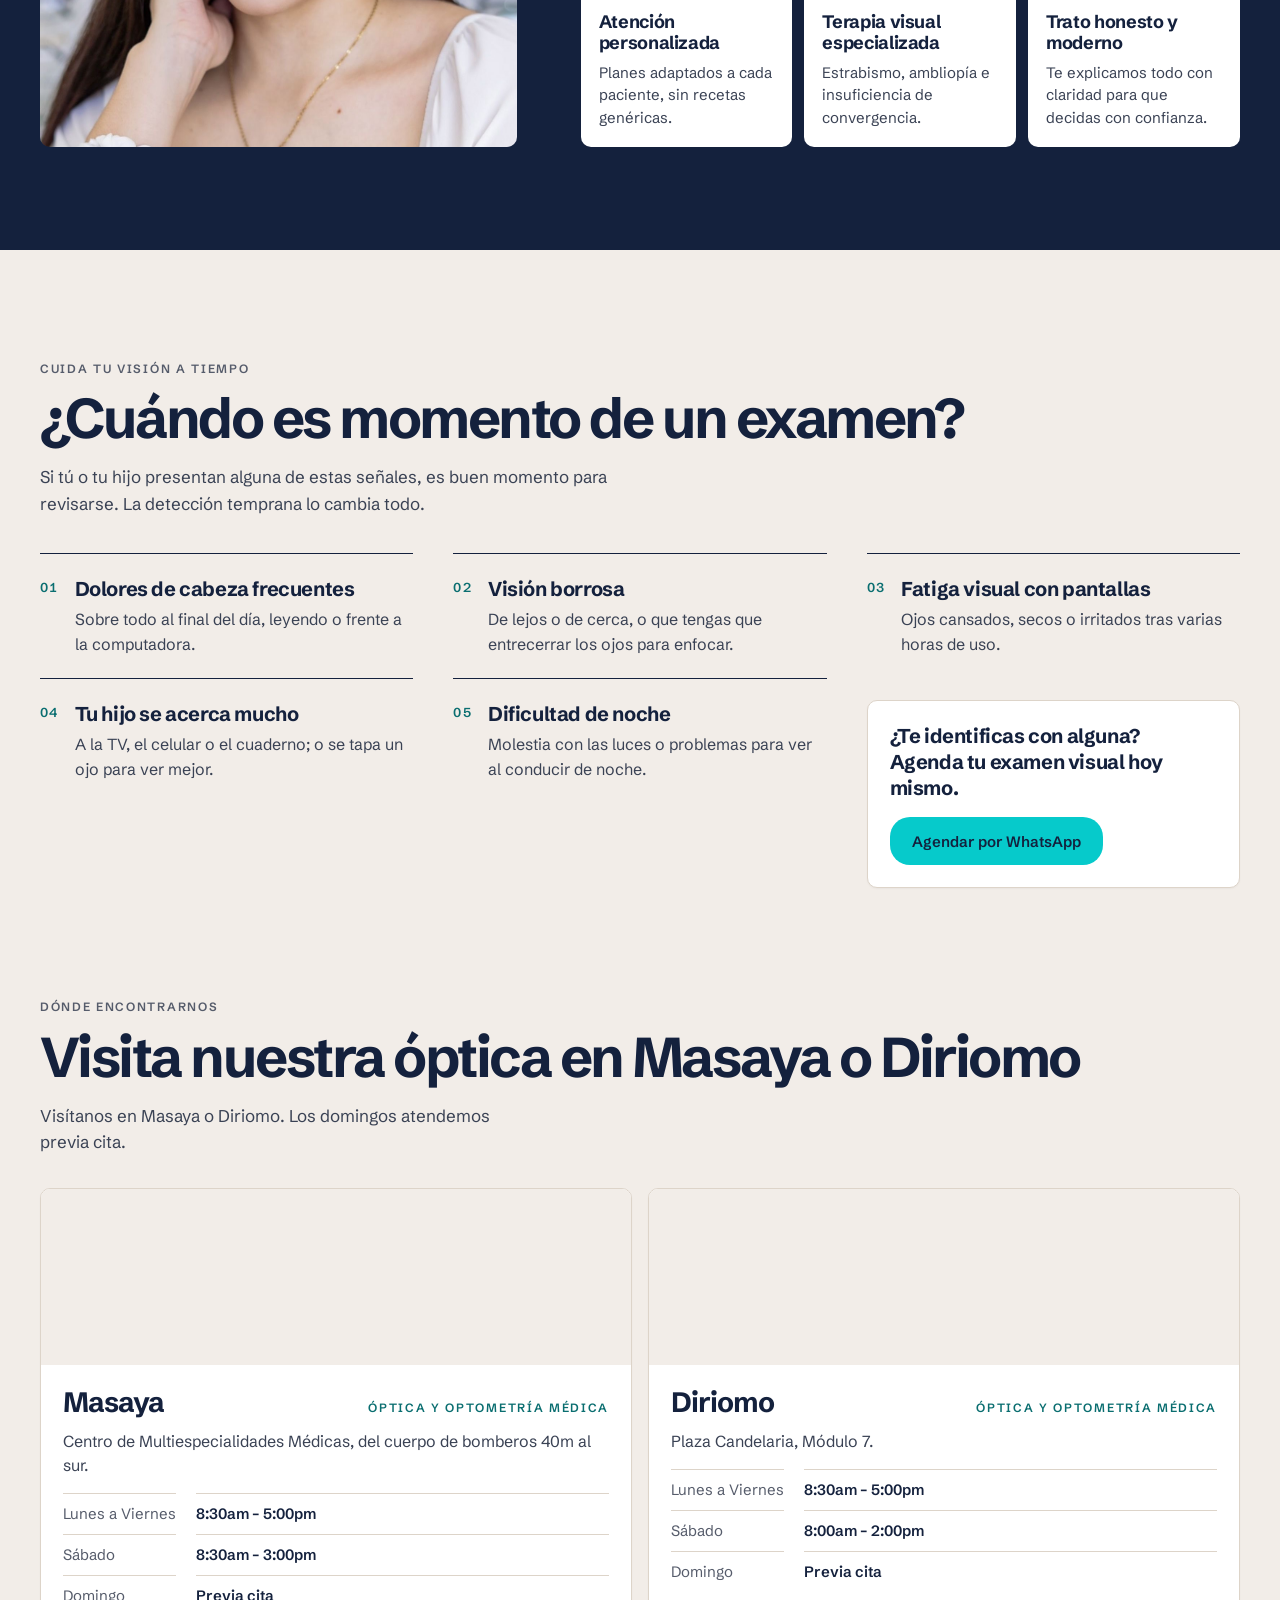
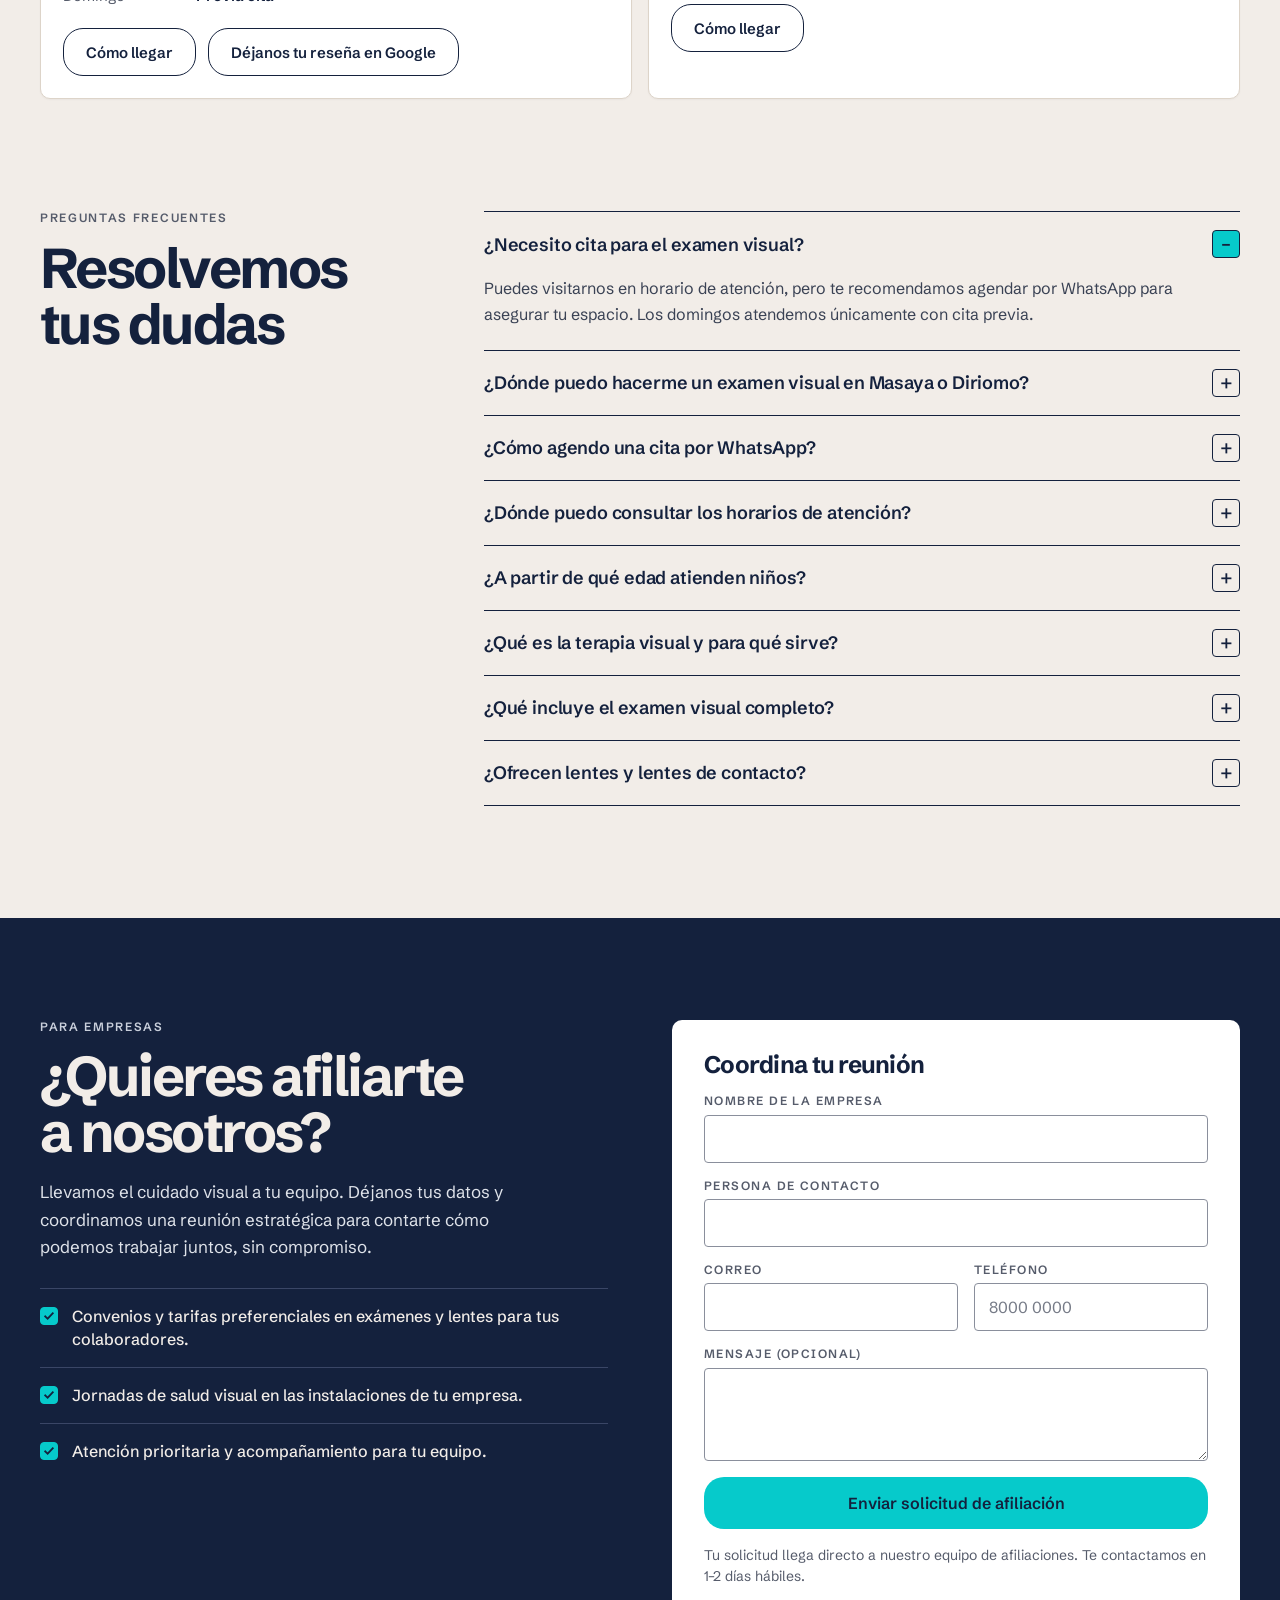
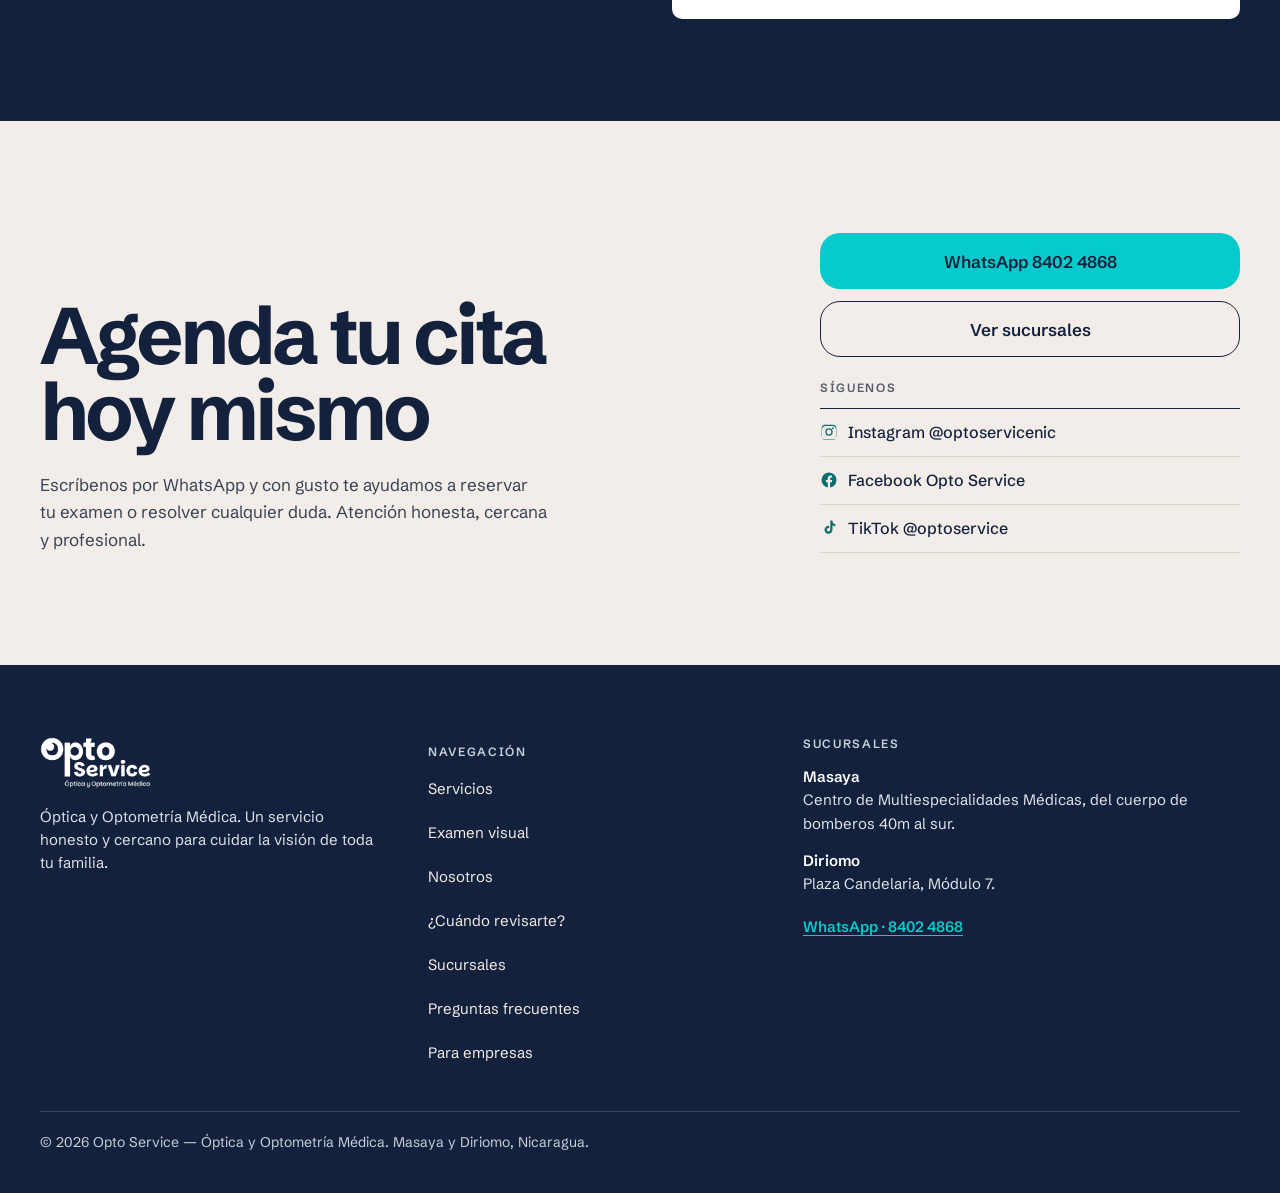
==== commit 808d577a: "Sucursales desde Pages CMS, terapia visual en borrador, equipo y 404 Sobre lo que ya está publicado " ====
--- a/index.html
+++ b/index.html
@@ -9,9 +9,10 @@
 <link rel="canonical" href="https://optoservicenic.com/">
 <meta property="og:type" content="website">
 <meta property="og:url" content="https://optoservicenic.com/">
-<meta property="og:title" content="Opto Service — Óptica y Optometría Médica">
+<meta property="og:title" content="Opto Service — Óptica en Masaya y Diriomo">
 <meta property="og:description" content="Ver bien lo cambia todo. Exámenes visuales completos y terapia visual para todas las edades en Masaya y Diriomo.">
 <meta property="og:image" content="https://optoservicenic.com/assets/img/compartir.jpg">
+<meta property="og:image:alt" content="Opto Service — Óptica y Optometría Médica en Masaya y Diriomo">
 <meta property="og:image:width" content="1200">
 <meta property="og:image:height" content="630">
 <meta name="twitter:card" content="summary_large_image">
@@ -33,12 +34,11 @@
   "@graph": [
     {
       "@type": "Organization",
-      "@id": "https://optoservicenic.com/#organization",
+      "@id": "https://optoservicenic.com/#organizacion",
       "name": "Opto Service",
-      "description": "Óptica y optometría médica en Masaya y Diriomo, Nicaragua.",
       "url": "https://optoservicenic.com/",
       "logo": "https://optoservicenic.com/assets/img/logo-opto-service.png",
-      "telephone": "+505 8402 4868",
+      "telephone": "+50584024868",
       "sameAs": [
         "https://instagram.com/optoservicenic",
         "https://facebook.com/profile.php?id=100092434450811",
@@ -47,55 +47,77 @@
     },
     {
       "@type": "Optician",
-      "@id": "https://optoservicenic.com/masaya#optician",
-      "name": "Opto Service Masaya",
-      "description": "Óptica y optometría médica en Masaya: examen visual completo, terapia visual, optometría pediátrica, lentes oftálmicos y de contacto. Domingos previa cita.",
-      "url": "https://optoservicenic.com/#sucursales",
-      "image": "https://optoservicenic.com/assets/img/compartir.jpg",
-      "telephone": "+505 8402 4868",
+      "@id": "https://optoservicenic.com/#masaya",
+      "name": "Opto Service — Masaya",
+      "url": "https://optoservicenic.com/#masaya",
+      "parentOrganization": {
+        "@id": "https://optoservicenic.com/#organizacion"
+      },
+      "telephone": "+50584024868",
       "address": {
         "@type": "PostalAddress",
-        "streetAddress": "Centro de Multiespecialidades Médicas, del cuerpo de bomberos 40 m al sur",
+        "streetAddress": "Centro de Multiespecialidades Médicas, del cuerpo de bomberos 40m al sur.",
         "addressLocality": "Masaya",
-        "addressRegion": "Masaya",
         "addressCountry": "NI"
       },
       "openingHoursSpecification": [
-        {"@type": "OpeningHoursSpecification", "dayOfWeek": ["Monday", "Tuesday", "Wednesday", "Thursday", "Friday"], "opens": "08:30", "closes": "17:00"},
-        {"@type": "OpeningHoursSpecification", "dayOfWeek": "Saturday", "opens": "08:30", "closes": "15:00"}
+        {
+          "@type": "OpeningHoursSpecification",
+          "dayOfWeek": [
+            "Monday",
+            "Tuesday",
+            "Wednesday",
+            "Thursday",
+            "Friday"
+          ],
+          "opens": "08:30",
+          "closes": "17:00"
+        },
+        {
+          "@type": "OpeningHoursSpecification",
+          "dayOfWeek": "Saturday",
+          "opens": "08:30",
+          "closes": "15:00"
+        }
       ],
-      "parentOrganization": {"@id": "https://optoservicenic.com/#organization"},
-      "sameAs": [
-        "https://instagram.com/optoservicenic",
-        "https://facebook.com/profile.php?id=100092434450811",
-        "https://tiktok.com/@optoservice"
-      ]
+      "description": "Los domingos atendemos previa cita."
     },
     {
       "@type": "Optician",
-      "@id": "https://optoservicenic.com/diriomo#optician",
-      "name": "Opto Service Diriomo",
-      "description": "Óptica y optometría médica en Diriomo, Granada: examen visual completo, terapia visual, optometría pediátrica, lentes oftálmicos y de contacto. Domingos previa cita.",
-      "url": "https://optoservicenic.com/#sucursales",
-      "image": "https://optoservicenic.com/assets/img/compartir.jpg",
-      "telephone": "+505 8402 4868",
+      "@id": "https://optoservicenic.com/#diriomo",
+      "name": "Opto Service — Diriomo",
+      "url": "https://optoservicenic.com/#diriomo",
+      "parentOrganization": {
+        "@id": "https://optoservicenic.com/#organizacion"
+      },
+      "telephone": "+50584024868",
       "address": {
         "@type": "PostalAddress",
-        "streetAddress": "Plaza Candelaria, Módulo 7",
+        "streetAddress": "Plaza Candelaria, Módulo 7.",
         "addressLocality": "Diriomo",
-        "addressRegion": "Granada",
         "addressCountry": "NI"
       },
       "openingHoursSpecification": [
-        {"@type": "OpeningHoursSpecification", "dayOfWeek": ["Monday", "Tuesday", "Wednesday", "Thursday", "Friday"], "opens": "08:30", "closes": "17:00"},
-        {"@type": "OpeningHoursSpecification", "dayOfWeek": "Saturday", "opens": "08:00", "closes": "14:00"}
+        {
+          "@type": "OpeningHoursSpecification",
+          "dayOfWeek": [
+            "Monday",
+            "Tuesday",
+            "Wednesday",
+            "Thursday",
+            "Friday"
+          ],
+          "opens": "08:30",
+          "closes": "17:00"
+        },
+        {
+          "@type": "OpeningHoursSpecification",
+          "dayOfWeek": "Saturday",
+          "opens": "08:00",
+          "closes": "14:00"
+        }
       ],
-      "parentOrganization": {"@id": "https://optoservicenic.com/#organization"},
-      "sameAs": [
-        "https://instagram.com/optoservicenic",
-        "https://facebook.com/profile.php?id=100092434450811",
-        "https://tiktok.com/@optoservice"
-      ]
+      "description": "Los domingos atendemos previa cita."
     }
   ]
 }
@@ -114,7 +136,7 @@
         <a href="#servicios">Servicios</a>
         <a href="#examen">Examen visual</a>
         <a href="#nosotros">Nosotros</a>
-        <a href="#senales">¿Cuándo revisarte?</a>
+        <a href="#sucursales">Sucursales</a>
         <a href="#faq">Preguntas frecuentes</a>
       </nav>
       <a class="btn btn-primary btn-header" href="https://wa.me/50584024868?text=%C2%A1Hola%20Opto%20Service!%20Quiero%20agendar%20un%20examen%20visual.%20%C2%BFMe%20ayudan%20con%20la%20cita%3F" target="_blank" rel="noopener" data-agendar>Agendar cita</a>
@@ -142,12 +164,12 @@
   <section id="top" class="hero">
     <div class="wrap hero-grid">
       <div class="hero-copy">
-        <div class="eyebrow">Óptica y Optometría Médica</div>
-        <h1>Ver bien lo cambia todo</h1>
+        <div class="eyebrow">Ver bien lo cambia todo</div>
+        <h1>Óptica y optometría en Masaya y Diriomo</h1>
         <p class="lead">Cuidamos tu salud visual en cada etapa de la vida. Exámenes completos, terapia visual especializada y atención oftalmológica — con un servicio honesto y cercano.</p>
         <div class="hero-actions">
           <a class="btn btn-primary" href="https://wa.me/50584024868?text=%C2%A1Hola%20Opto%20Service!%20Quiero%20agendar%20un%20examen%20visual.%20%C2%BFMe%20ayudan%20con%20la%20cita%3F" target="_blank" rel="noopener" data-agendar>Agenda tu examen</a>
-          <a class="btn btn-outline" href="#servicios">Ver servicios</a>
+          <a class="btn btn-outline" href="#sucursales">Encuentra tu sucursal</a>
         </div>
         <div class="card hero-note">
           <div class="eyebrow">De todas las edades</div>
@@ -189,12 +211,12 @@
     <div class="wrap split">
       <div class="services-intro">
         <div class="eyebrow">Lo que hacemos</div>
-        <h2 class="h2">Servicios pensados para cuidar tu visión</h2>
+        <h2 class="h2">Exámenes visuales, lentes y cuidado de tu visión</h2>
         <p class="lead">Desde el examen de rutina hasta la rehabilitación visual especializada y la atención oftalmológica, en un mismo lugar.</p>
       </div>
       <div class="card services-list">
-        <article class="service"><span class="num">01</span><div><h3>Examen visual completo</h3><p>Agudeza visual, refracción, salud ocular externa, estereopsis, visión cromática, binocularidad y acomodación.</p></div></article>
-        <article class="service"><span class="num">02</span><div><h3>Ortóptica y Terapia Visual</h3><p>Tratamiento de estrabismo, ambliopía (ojo perezoso) e insuficiencia de convergencia con planes personalizados.</p><a class="service-link" href="/terapia-visual" data-requiere="terapia-visual">Conoce la terapia visual<span class="sr-only"> en Opto Service</span> →</a></div></article>
+        <article class="service"><span class="num">01</span><div><h3>Examen visual completo</h3><p>Agudeza visual, refracción, salud ocular externa, estereopsis, visión cromática, binocularidad y acomodación. <a href="#examen">Conoce qué incluye el examen visual</a>.</p></div></article>
+        <article class="service"><span class="num">02</span><div><h3>Ortóptica y Terapia Visual</h3><p>Tratamiento de estrabismo, ambliopía (ojo perezoso) e insuficiencia de convergencia con planes personalizados.<span data-requiere="terapia-visual"> <a href="/terapia-visual">Conoce la terapia visual</a>.</span></p></div></article>
         <article class="service"><span class="num">03</span><div><h3>Optometría pediátrica</h3><p>Evaluación visual para niñas y niños, con un trato paciente y adaptado a cada edad.</p></div></article>
         <article class="service"><span class="num">04</span><div><h3>Lentes oftálmicos</h3><p>Monturas y lentes graduados a tu medida, con asesoría honesta según tu estilo de vida.</p></div></article>
         <article class="service"><span class="num">05</span><div><h3>Lentes de contacto</h3><p>Adaptación y control de lentes de contacto, con seguimiento para una visión cómoda y segura.</p></div></article>
@@ -212,8 +234,8 @@
         <!--/fotos:examen-->
       </div>
       <div class="exam-body">
-        <div class="eyebrow">Examen visual completo</div>
-        <h2 class="h2">Una evaluación a fondo, no solo medir tu vista</h2>
+        <div class="eyebrow">Una evaluación a fondo</div>
+        <h2 class="h2">Examen visual en Masaya y Diriomo</h2>
         <p class="lead">Revisamos cómo ven tus ojos y cómo trabajan juntos. Cada examen incluye:</p>
         <ul class="exam-list">
           <li><span class="check" aria-hidden="true"><svg viewBox="0 0 16 16" fill="none" stroke="currentColor" stroke-width="2.4" stroke-linecap="square"><path d="M3 8.5l3.2 3L13 4.5"/></svg></span>Agudeza visual</li>
@@ -283,10 +305,10 @@
   <section id="sucursales" class="sec">
     <div class="wrap">
       <div class="eyebrow">Dónde encontrarnos</div>
-      <h2 class="h2">Dos sucursales para atenderte</h2>
+      <h2 class="h2">Visita nuestra óptica en Masaya o Diriomo</h2>
       <p class="lead" style="max-width:520px">Visítanos en Masaya o Diriomo. Los domingos atendemos previa cita.</p>
       <div class="branches">
-        <article class="card branch">
+        <article class="card branch" id="masaya">
           <div class="branch-photo" data-carousel="masaya" data-interval="5000" hidden>
             <!--fotos:masaya-->
             <!--/fotos:masaya-->
@@ -301,11 +323,14 @@
               <dt>Sábado</dt><dd>8:30am – 3:00pm</dd>
               <dt>Domingo</dt><dd>Previa cita</dd>
             </dl>
-            <a class="btn btn-outline btn-sm" href="https://www.google.com/maps/dir/?api=1&amp;destination=Opto%20Service%2C%20Cuerpo%20de%20bomberos%2040%20metros%20sur%2C%20Avenida%20central%2C%20Masaya%2C%20Nicaragua" target="_blank" rel="noopener">Cómo llegar<span class="sr-only"> a la sucursal de Masaya</span></a>
+            <div class="branch-actions">
+              <a class="btn btn-outline btn-sm" href="https://www.google.com/maps/dir/?api=1&amp;destination=Opto%20Service%2C%20Cuerpo%20de%20bomberos%2040%20metros%20sur%2C%20Avenida%20central%2C%20Masaya%2C%20Nicaragua" target="_blank" rel="noopener">Cómo llegar<span class="sr-only"> a la sucursal de Masaya</span></a>
+              <a class="btn btn-outline btn-sm" href="https://g.page/r/CeLkjb6qK5vxEBM/review" target="_blank" rel="noopener">Déjanos tu reseña en Google<span class="sr-only"> — sucursal de Masaya</span></a>
+            </div>
           </div>
           <!--/sucursal:masaya-->
         </article>
-        <article class="card branch">
+        <article class="card branch" id="diriomo">
           <div class="branch-photo" data-carousel="diriomo" data-interval="5000" hidden>
             <!--fotos:diriomo-->
             <!--/fotos:diriomo-->
@@ -341,8 +366,16 @@
           <p>Puedes visitarnos en horario de atención, pero te recomendamos agendar por WhatsApp para asegurar tu espacio. Los domingos atendemos únicamente con cita previa.</p>
         </details>
         <details name="faq">
-          <summary>¿En qué sucursales atienden?<span class="faq-icon" aria-hidden="true"></span></summary>
-          <p>Estamos en Masaya (Centro de Multiespecialidades Médicas, del cuerpo de bomberos 40m al sur) y en Diriomo (Plaza Candelaria, Módulo 7). Puedes visitarnos en cualquiera de las dos.</p>
+          <summary>¿Dónde puedo hacerme un examen visual en Masaya o Diriomo?<span class="faq-icon" aria-hidden="true"></span></summary>
+          <p>Puedes realizar tu examen visual en cualquiera de nuestras dos sucursales: <a href="#masaya">Masaya, en el Centro de Multiespecialidades Médicas, del cuerpo de bomberos 40m al sur</a>, o <a href="#diriomo">Diriomo, en Plaza Candelaria, Módulo 7</a>. En cada tarjeta encontrarás el mapa y el botón para ver cómo llegar.</p>
+        </details>
+        <details name="faq">
+          <summary>¿Cómo agendo una cita por WhatsApp?<span class="faq-icon" aria-hidden="true"></span></summary>
+          <p>Pulsa <a href="https://wa.me/50584024868" target="_blank" rel="noopener" data-agendar>Agendar cita</a>, elige el servicio y la sucursal, e indica cuándo te viene bien. Se abrirá WhatsApp con tu mensaje preparado; tú decides cuándo enviarlo. La fecha y la hora se confirman con nuestro equipo por ese medio.</p>
+        </details>
+        <details name="faq">
+          <summary>¿Dónde puedo consultar los horarios de atención?<span class="faq-icon" aria-hidden="true"></span></summary>
+          <p>Consulta el horario de <a href="#masaya">Masaya</a> o el de <a href="#diriomo">Diriomo</a> antes de visitarnos: los sábados tienen horarios diferentes. Los domingos atendemos únicamente con cita previa.</p>
         </details>
         <details name="faq">
           <summary>¿A partir de qué edad atienden niños?<span class="faq-icon" aria-hidden="true"></span></summary>
--- a/assets/css/styles.css
+++ b/assets/css/styles.css
@@ -60,7 +60,7 @@
 .sec-dark :focus-visible, .site-footer :focus-visible { outline-color: var(--turquesa); }
 [hidden] { display: none !important; }
 .sr-only { position: absolute; width: 1px; height: 1px; padding: 0; margin: -1px; overflow: hidden; clip: rect(0 0 0 0); white-space: nowrap; border: 0; }
-section[id] { scroll-margin-top: calc(var(--header-h) + 12px); }
+section[id], .branch[id] { scroll-margin-top: calc(var(--header-h) + 12px); }
 @media (prefers-reduced-motion: reduce) {
   html { scroll-behavior: auto; }
   *, *::before, *::after { transition-duration: 0s !important; animation: none !important; }
@@ -124,7 +124,7 @@
 .hero { padding: clamp(28px, 5vw, 64px) var(--gutter) 0; }
 .hero-grid { display: flex; flex-wrap: wrap; gap: clamp(28px, 5vw, 64px); align-items: center; }
 .hero-copy { flex: 1 1 420px; min-width: 0; }
-.hero-copy h1 { margin-top: 18px; font: 700 clamp(44px, 7.2vw, 88px)/.96 var(--font); letter-spacing: -.045em; text-wrap: balance; }
+.hero-copy h1 { margin-top: 18px; font: 700 clamp(36px, 5vw, 64px)/1.04 var(--font); letter-spacing: -.045em; text-wrap: balance; }
 .hero-copy .lead { margin-top: 22px; max-width: 520px; font-size: clamp(17px, 1.8vw, 19px); line-height: 1.6; }
 .hero-actions { margin-top: 28px; display: flex; flex-wrap: wrap; gap: 12px; }
 .hero-note { margin-top: 36px; max-width: 460px; padding: 18px 20px; }
@@ -267,14 +267,13 @@
 .branch-head { display: flex; justify-content: space-between; align-items: baseline; gap: 12px; flex-wrap: wrap; }
 .branch-head h3 { font: 700 28px/1.1 var(--font); letter-spacing: -.035em; }
 .branch-addr { margin-top: 12px; color: var(--texto); }
+.branch-ref { margin-top: 6px; font-size: 15px; color: var(--suave); line-height: 1.5; }
 .hours { margin-top: 16px; display: grid; grid-template-columns: auto 1fr; gap: 0 20px; font-size: 15px; line-height: 1.2; }
 .hours dt, .hours dd { padding: 11px 0; border-top: 1px solid var(--raya); }
 .hours dt { color: var(--suave); }
 .hours dd { font-weight: 600; }
 .branch .btn { margin-top: 12px; }
-.branch-head h3 a { color: inherit; text-decoration: none; }
-.branch-head h3 a:hover { text-decoration: underline; text-underline-offset: 4px; }
-.branch-actions { display: flex; flex-wrap: wrap; gap: 0 10px; }
+.branch-actions { display: flex; flex-wrap: wrap; gap: 0 12px; }
 
 /* ===== Preguntas frecuentes ===== */
 .faq { padding-bottom: var(--sec); }
@@ -418,7 +417,7 @@
   .sheet-body fieldset.is-grid { grid-template-columns: 1fr; }
 }
 
-/* ===== Páginas internas (sucursales, terapia visual, 404) ===== */
+/* ===== Páginas internas (terapia visual, 404) ===== */
 .page-hero { padding: clamp(24px, 4vw, 48px) var(--gutter) 0; }
 .page-hero .lead { max-width: 640px; font-size: clamp(17px, 1.8vw, 19px); line-height: 1.6; }
 .page-title { margin-top: 14px; font: 700 clamp(38px, 6vw, 72px)/.98 var(--font); letter-spacing: -.045em; text-wrap: balance; max-width: 900px; }
@@ -426,16 +425,6 @@
 .crumbs li + li::before { content: "/"; margin: 0 8px; color: var(--raya); }
 .crumbs a { color: var(--marino); text-underline-offset: 3px; }
 .crumbs [aria-current] { color: var(--suave); }
-.branch-detail { display: grid; grid-template-columns: repeat(auto-fit, minmax(min(100%, 380px), 1fr)); gap: 24px clamp(24px, 5vw, 64px); align-items: start; }
-.branch-map.is-tall { height: clamp(260px, 40vw, 420px); }
-.branch-info .branch-addr { margin-top: 16px; font-size: 17px; line-height: 1.55; }
-.branch-ref { margin-top: 8px; color: var(--texto); line-height: 1.55; }
-.info-title { margin-top: 26px; font: 600 12px/1.2 var(--font); letter-spacing: .14em; text-transform: uppercase; color: var(--suave); }
-.branch-info .hours { margin-top: 8px; }
-.branch-contact { margin-top: 10px; font-size: 17px; }
-.branch-contact a { display: inline-flex; align-items: center; min-height: 44px; font-weight: 600; text-underline-offset: 3px; }
-.branch-info .btn { margin-top: 16px; }
-.service-link { display: inline-flex; align-items: center; min-height: 44px; margin-top: 4px; color: var(--teal); font-weight: 600; text-underline-offset: 3px; }
 .prose { flex: 2 1 460px; min-width: 0; max-width: 720px; }
 .prose p { font-size: 17px; line-height: 1.65; color: var(--texto); }
 .prose p + p { margin-top: 14px; }
@@ -443,8 +432,6 @@
 .checklist li { padding: 16px 0 16px 30px; position: relative; line-height: 1.5; }
 .checklist li + li { border-top: 1px solid var(--raya); }
 .checklist li::before { content: ""; position: absolute; left: 0; top: 22px; width: 12px; height: 12px; border-radius: 50%; background: var(--turquesa); border: 1.5px solid var(--marino); }
-.review-cta { padding: clamp(20px, 4vw, 36px); display: flex; flex-wrap: wrap; align-items: center; justify-content: space-between; gap: 20px; }
-.review-cta .lead { margin-top: 10px; }
 .links-404 { margin-top: 32px; display: flex; flex-wrap: wrap; gap: 8px 24px; }
 .links-404 a { display: inline-flex; align-items: center; min-height: 44px; font-weight: 600; text-underline-offset: 3px; }
 .page-404 { padding-bottom: var(--sec); }
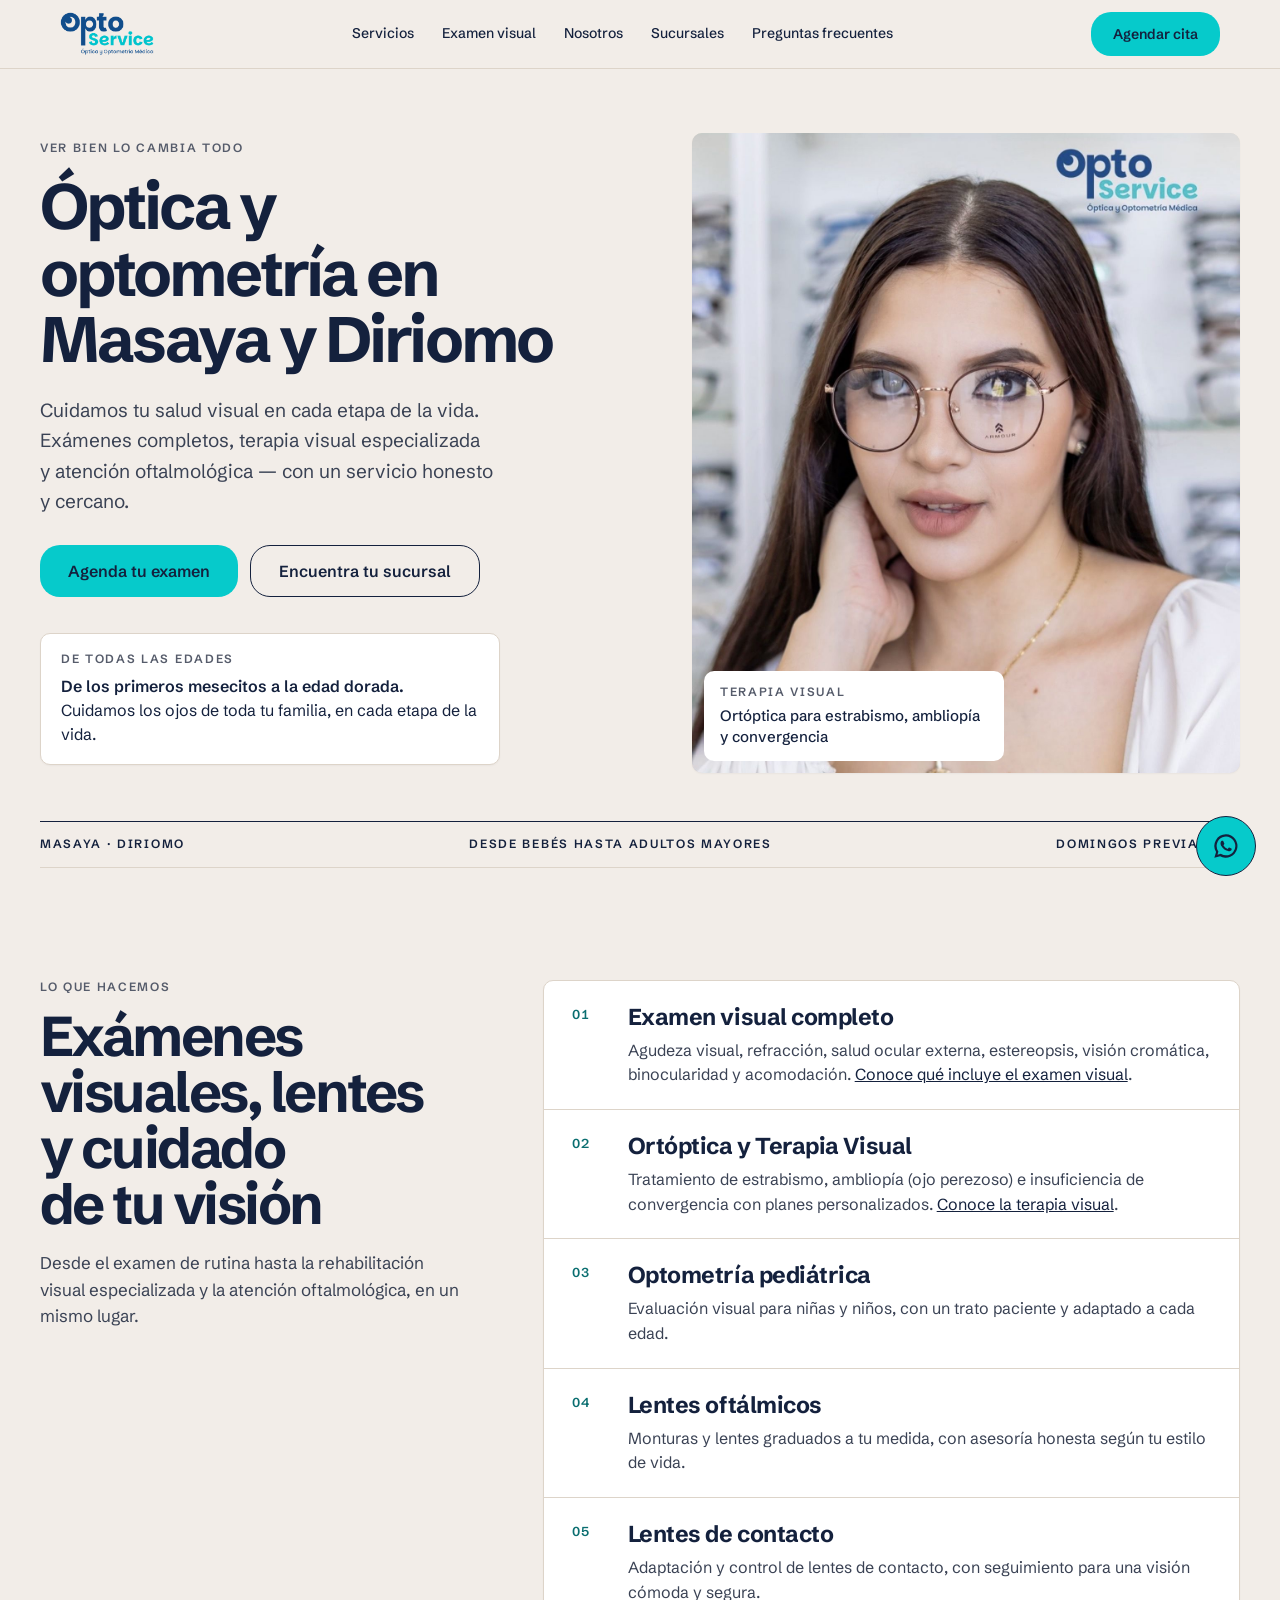
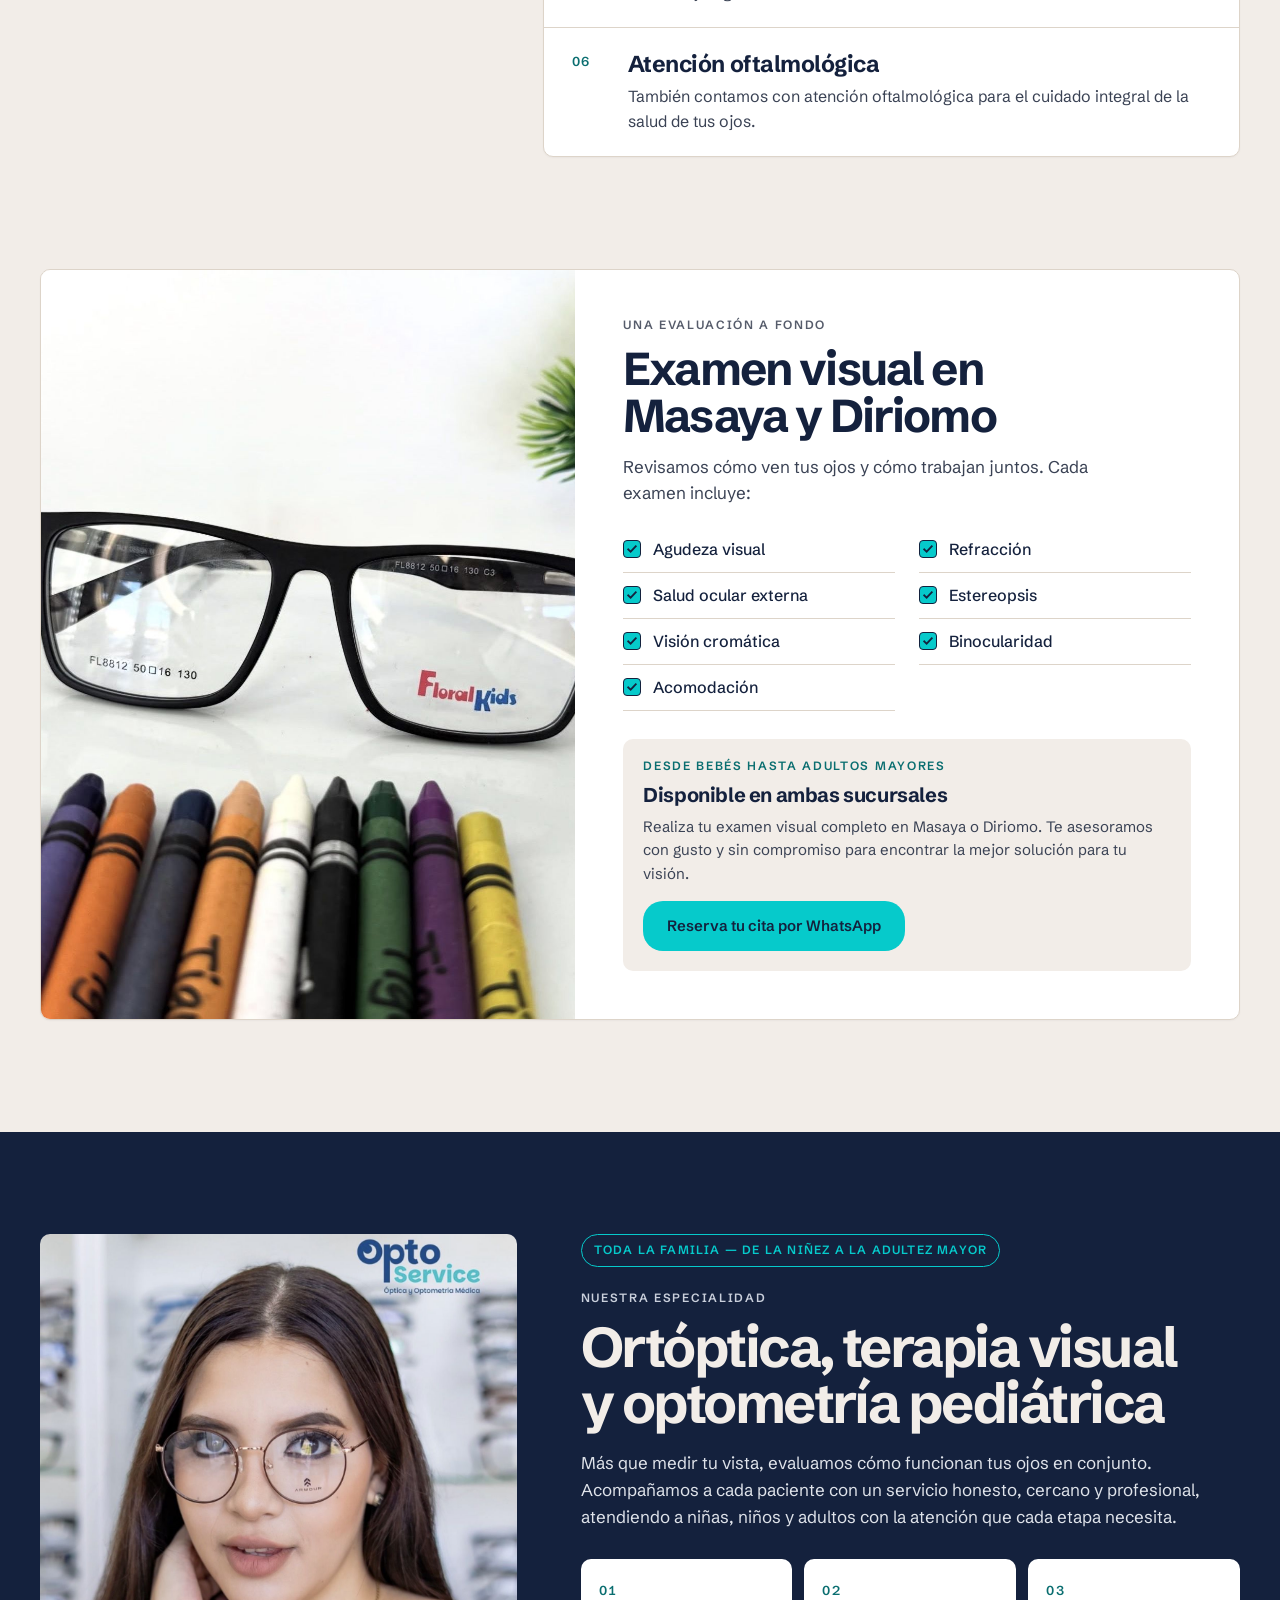
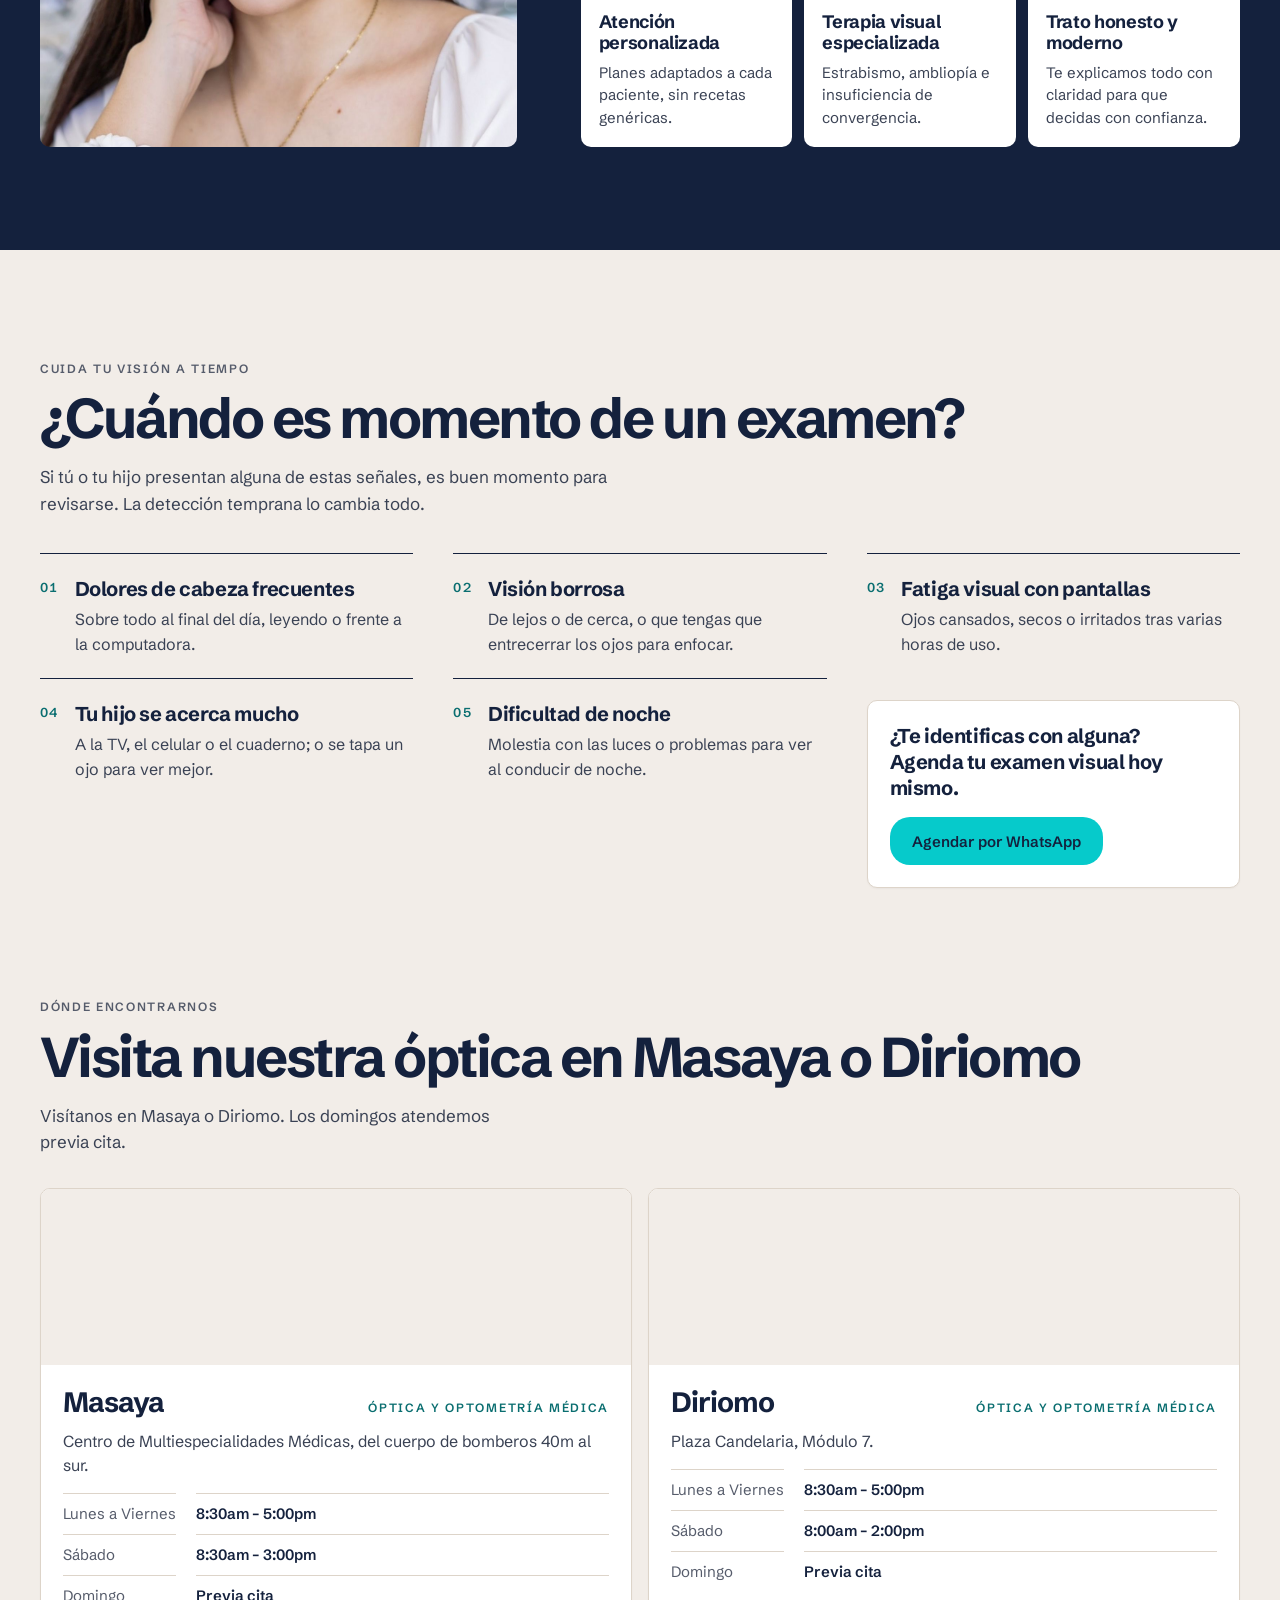
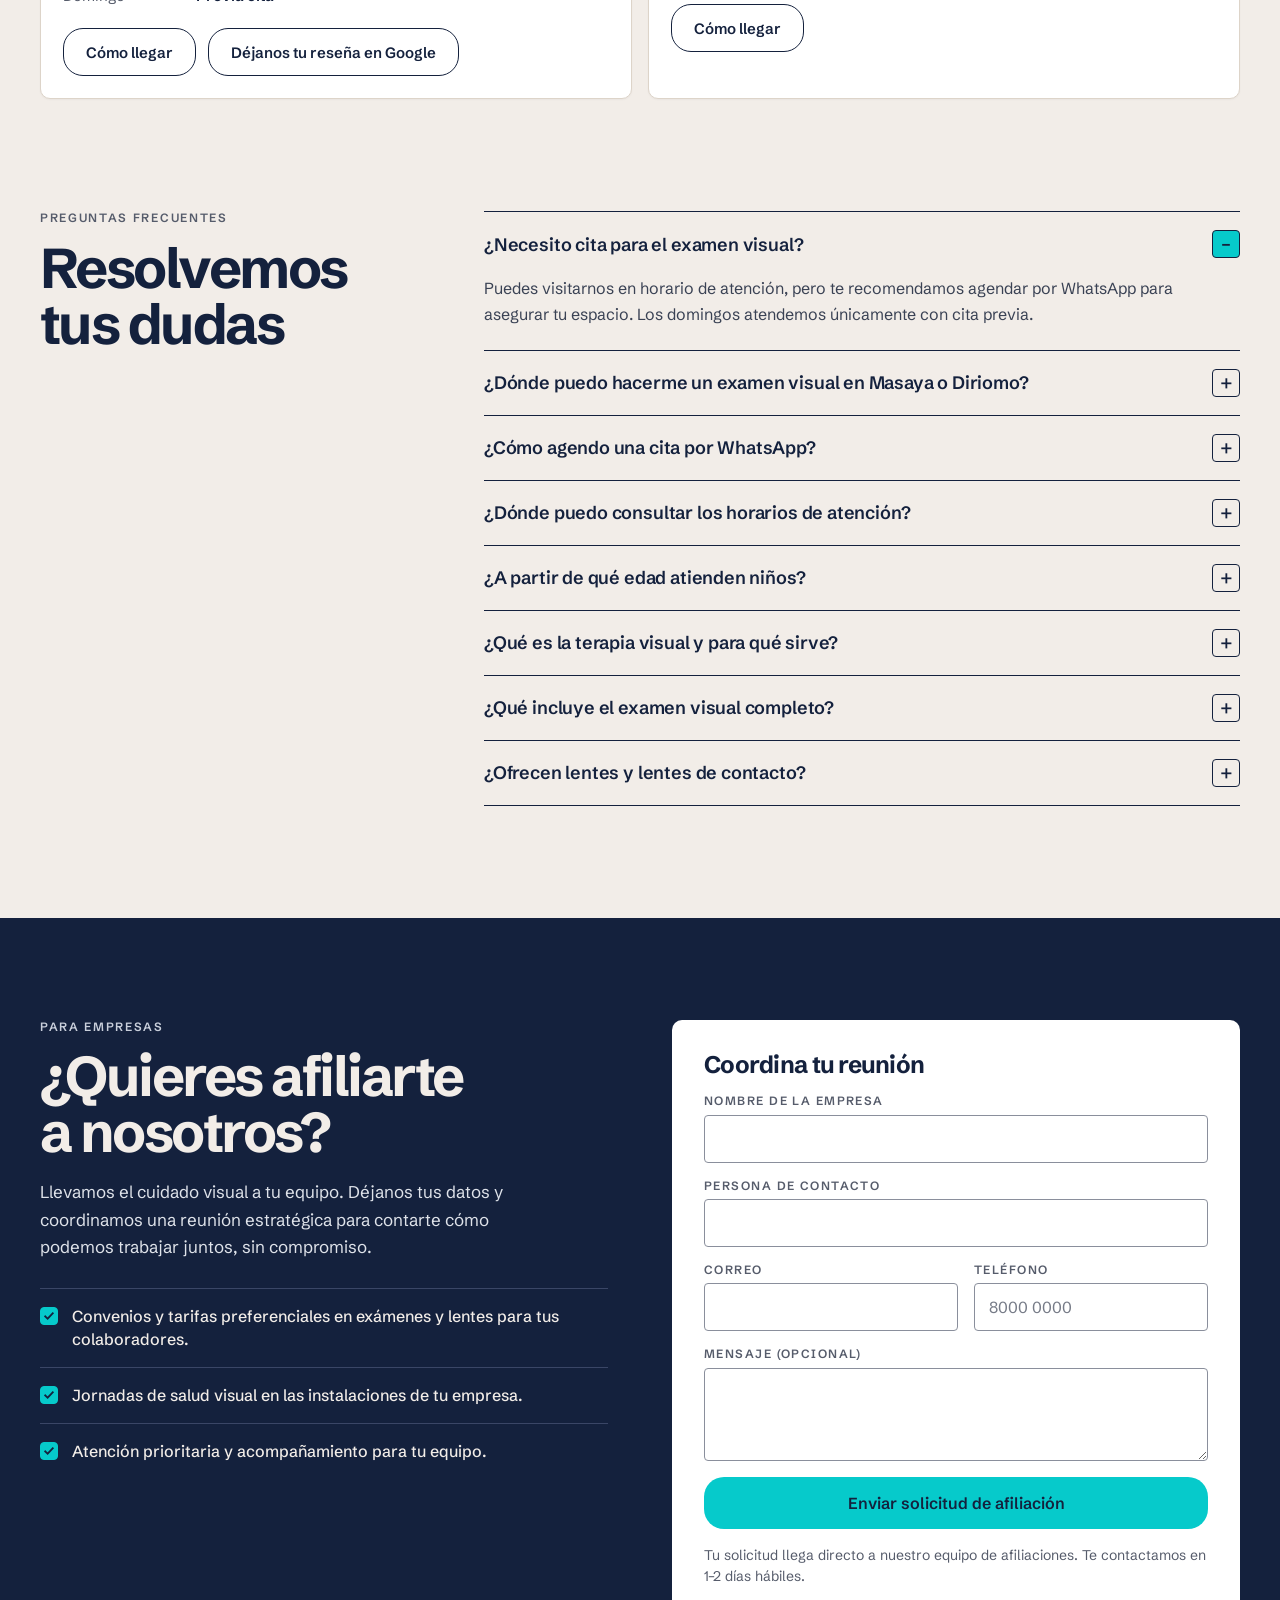
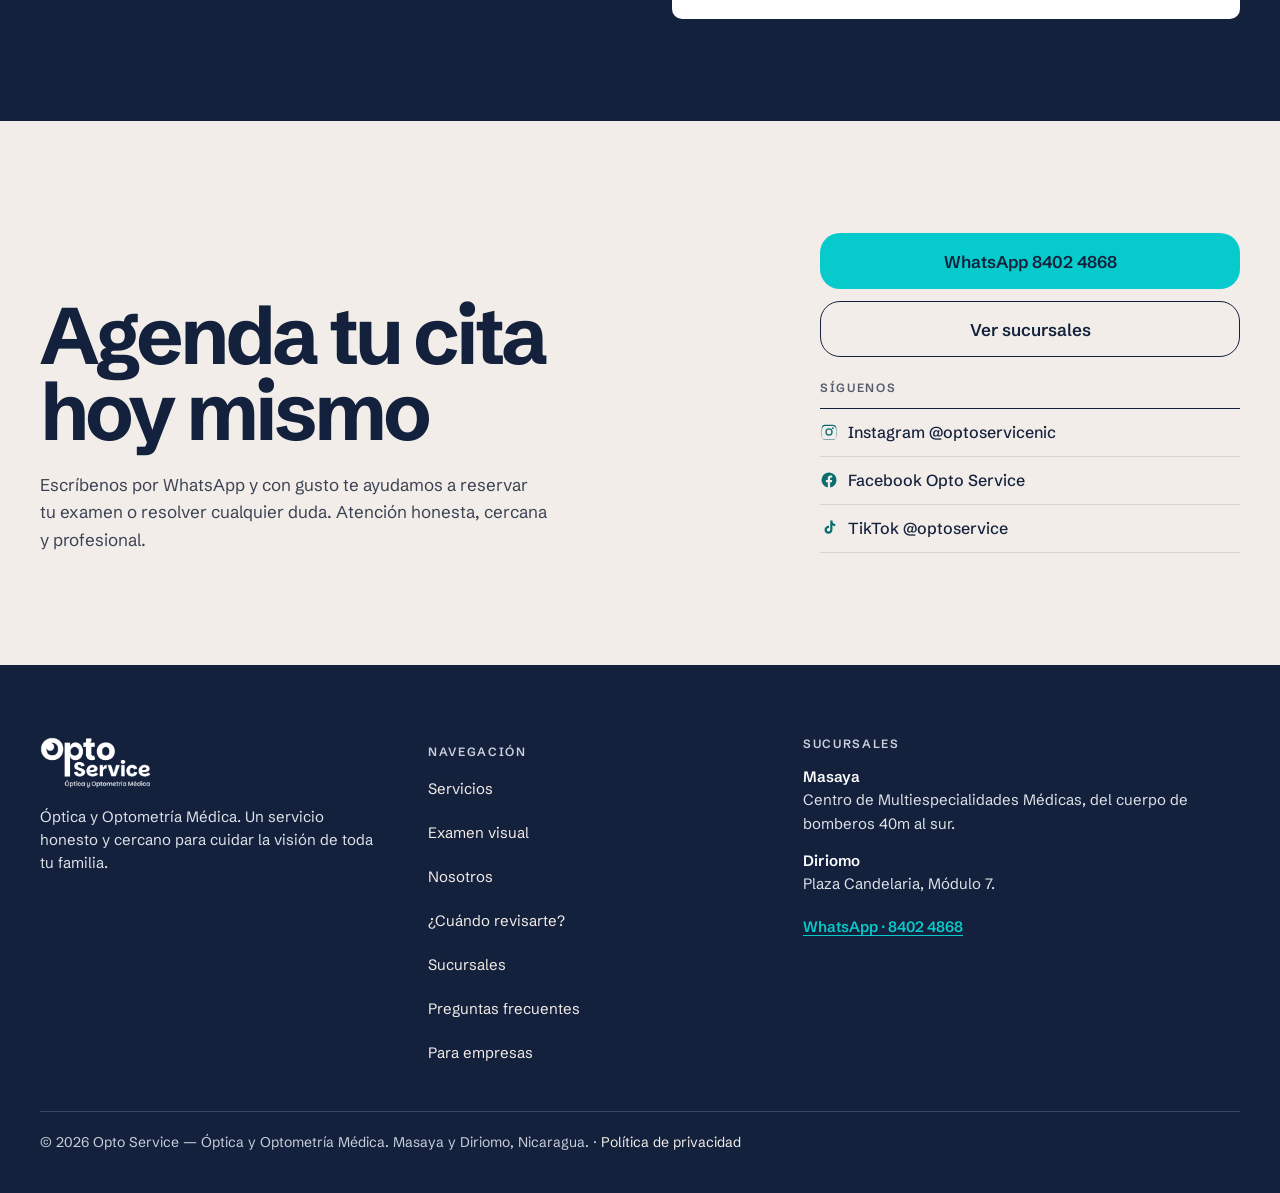
==== commit 9d625bb5: "Fase 3: origen en WhatsApp, medición GA4 y política de privacidad (borrador) - Todos los mensajes de" ====
--- a/index.html
+++ b/index.html
@@ -496,7 +496,7 @@
         <a class="footer-wa" href="https://wa.me/50584024868?text=%C2%A1Hola%20Opto%20Service!%20Quiero%20agendar%20un%20examen%20visual.%20%C2%BFMe%20ayudan%20con%20la%20cita%3F" target="_blank" rel="noopener">WhatsApp · 8402 4868</a>
       </div>
     </div>
-    <div class="wrap footer-legal">© <span data-year>2026</span> Opto Service — Óptica y Optometría Médica. Masaya y Diriomo, Nicaragua.</div>
+    <div class="wrap footer-legal">© <span data-year>2026</span> Opto Service — Óptica y Optometría Médica. Masaya y Diriomo, Nicaragua.<span data-requiere="privacidad"> · <a href="/privacidad">Política de privacidad</a></span></div>
   </footer>
 
   <!-- ===== WHATSAPP (escritorio) ===== -->
--- a/assets/css/styles.css
+++ b/assets/css/styles.css
@@ -436,3 +436,13 @@
 .links-404 a { display: inline-flex; align-items: center; min-height: 44px; font-weight: 600; text-underline-offset: 3px; }
 .page-404 { padding-bottom: var(--sec); }
 .draft-banner { padding: 12px var(--gutter); background: #fff4c2; border-bottom: 1px solid #e0c968; color: var(--marino); font-size: 15px; line-height: 1.45; text-align: center; }
+.legal .prose { flex: none; }
+.legal h2 { margin-top: 36px; font: 700 clamp(22px, 2.6vw, 28px)/1.2 var(--font); letter-spacing: -.02em; }
+.legal h2:first-child { margin-top: 0; }
+.legal h3 { margin-top: 22px; font: 700 18px/1.3 var(--font); }
+.legal h2 + p, .legal h3 + p { margin-top: 10px; }
+.legal { padding-bottom: var(--sec); }
+.legal-list { margin-top: 10px; }
+.legal-list li { padding: 8px 0 8px 18px; position: relative; color: var(--texto); line-height: 1.55; }
+.legal-list li::before { content: ""; position: absolute; left: 0; top: 17px; width: 7px; height: 7px; border-radius: 50%; background: var(--teal); }
+.pendiente { background: #fff4c2; padding: 0 4px; border-radius: 3px; }
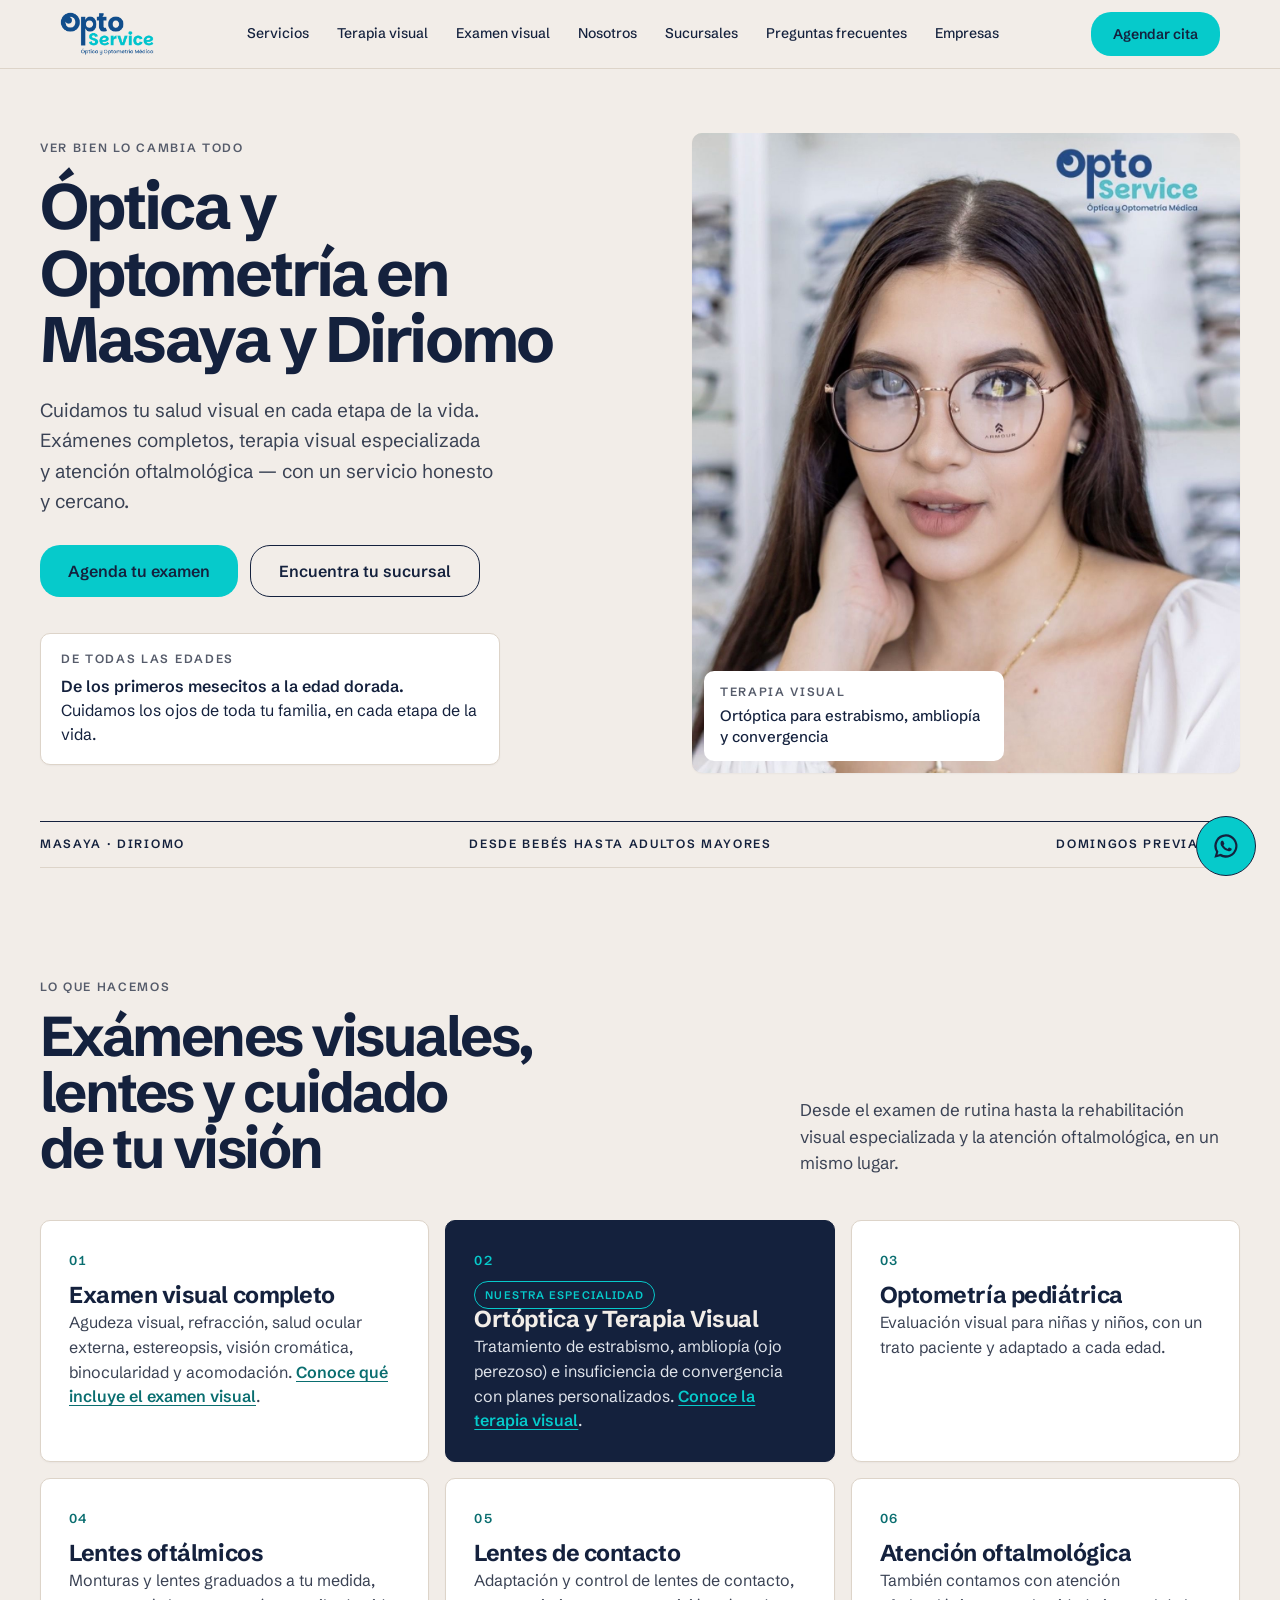
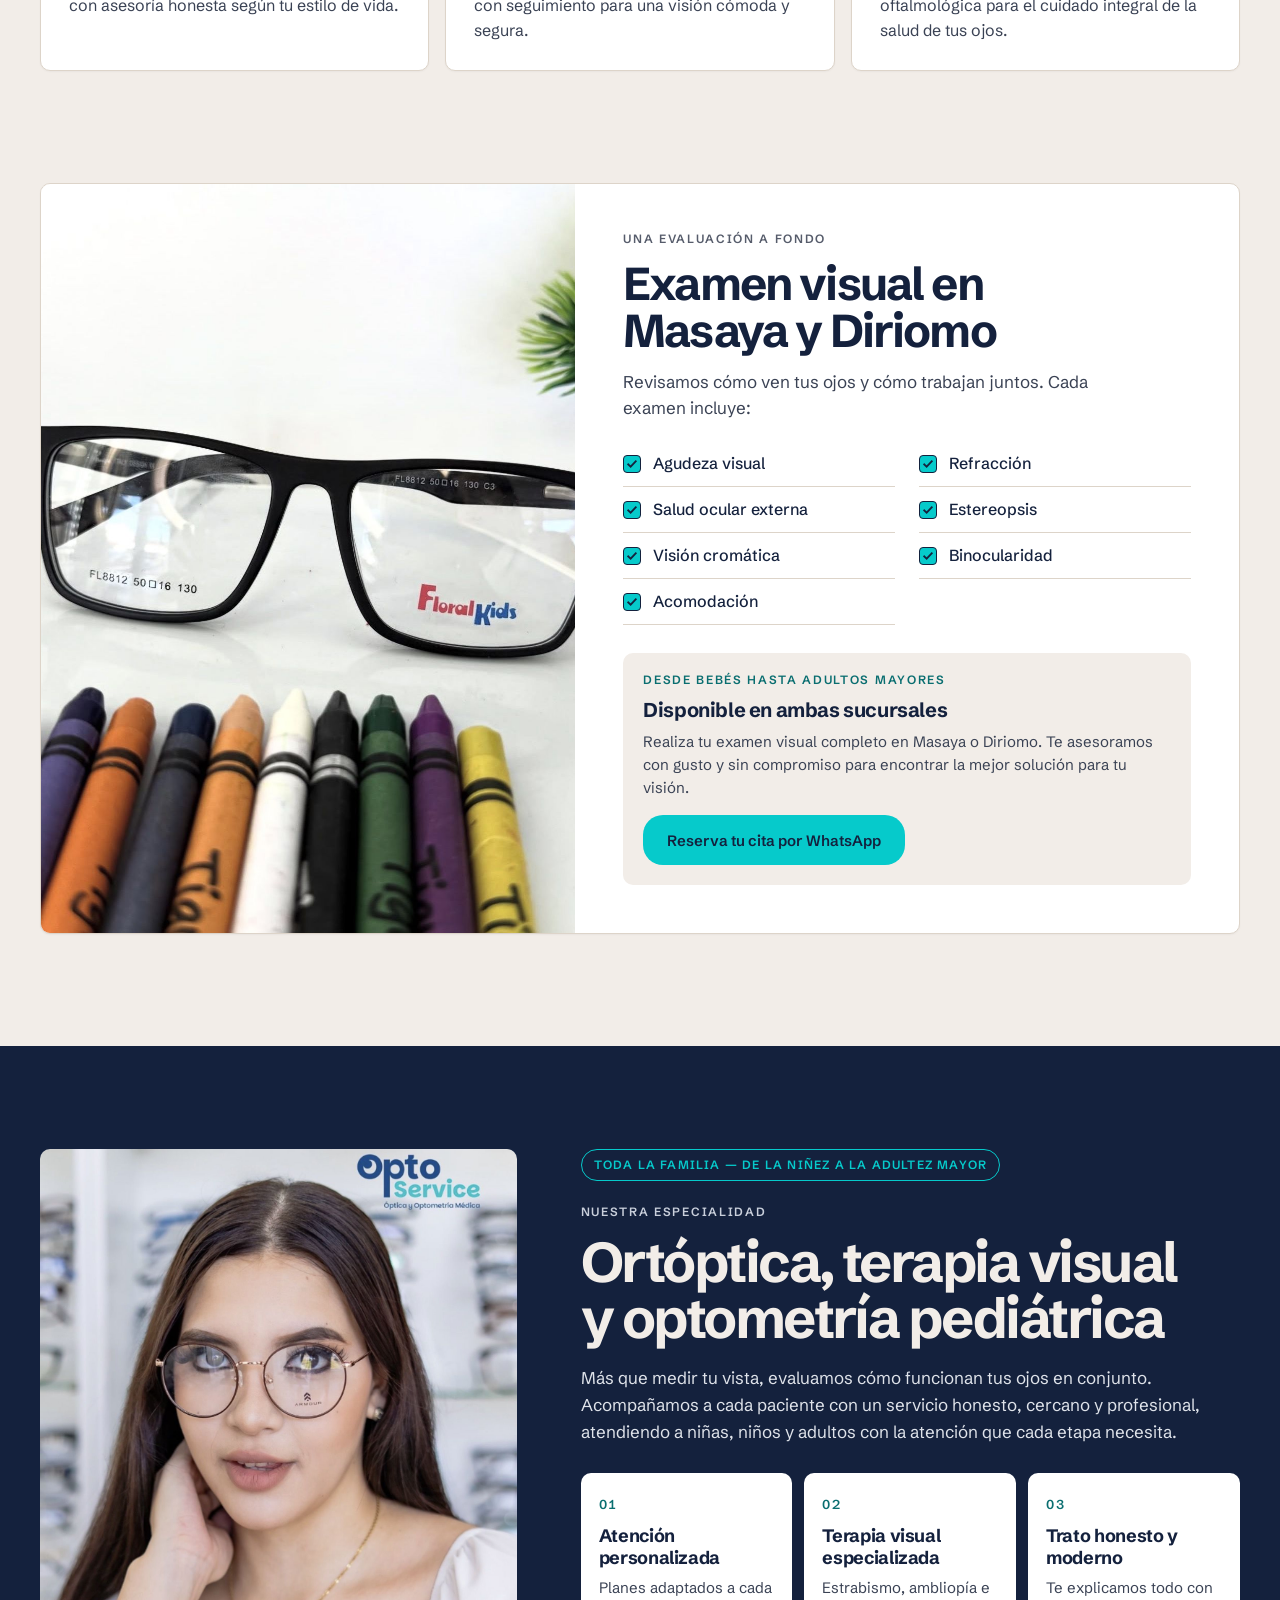
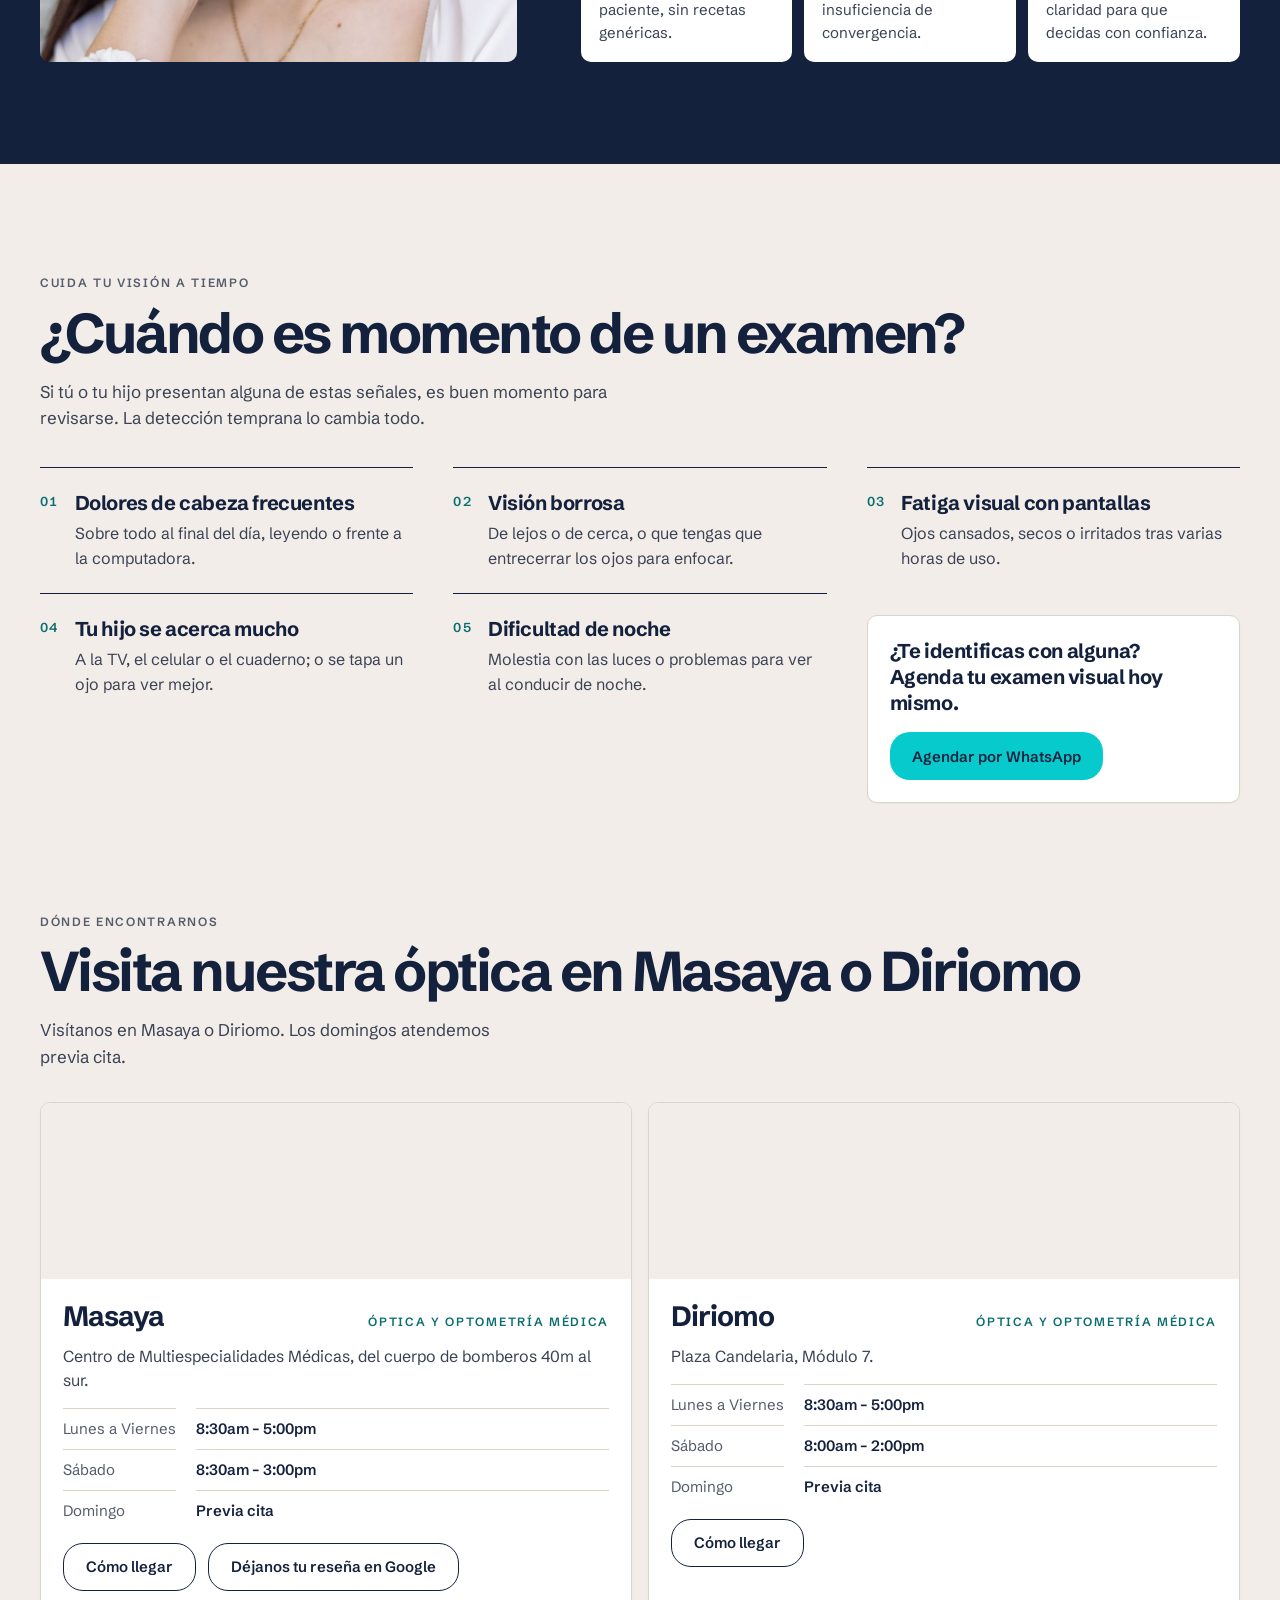
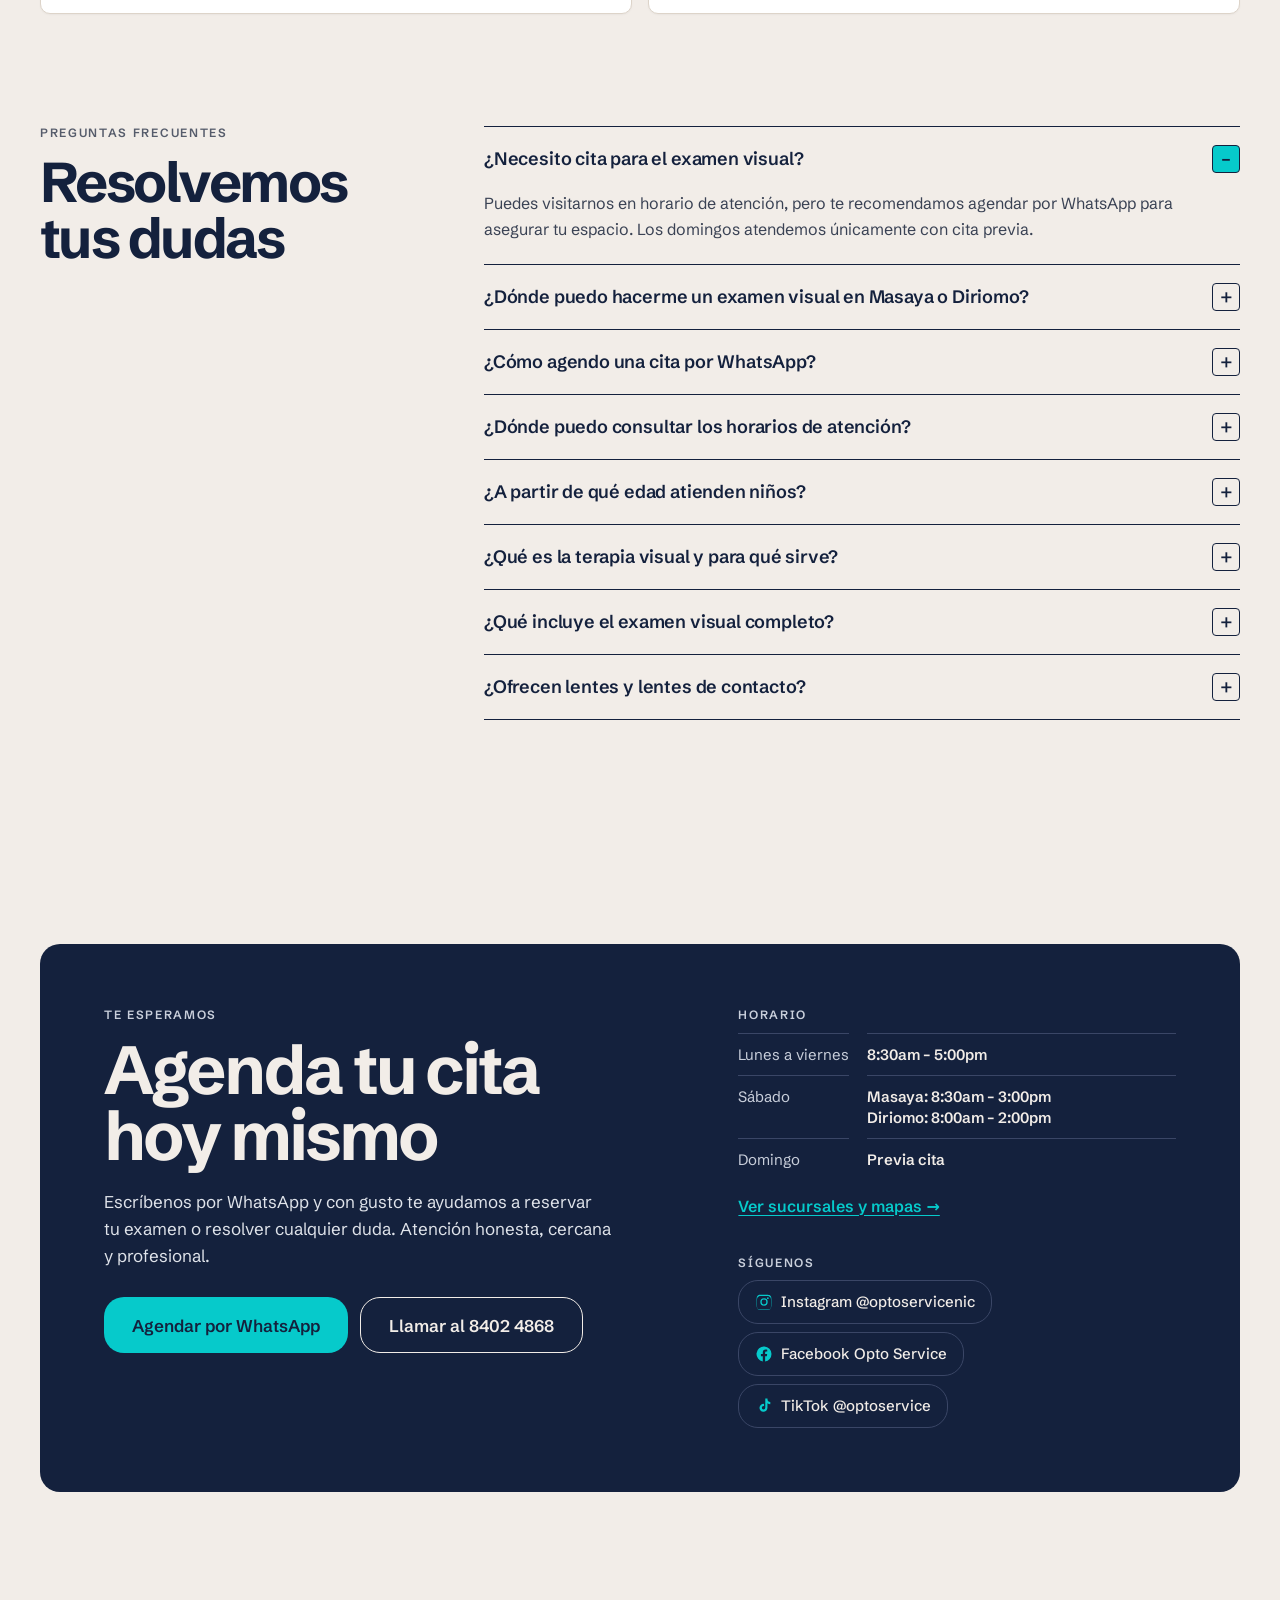
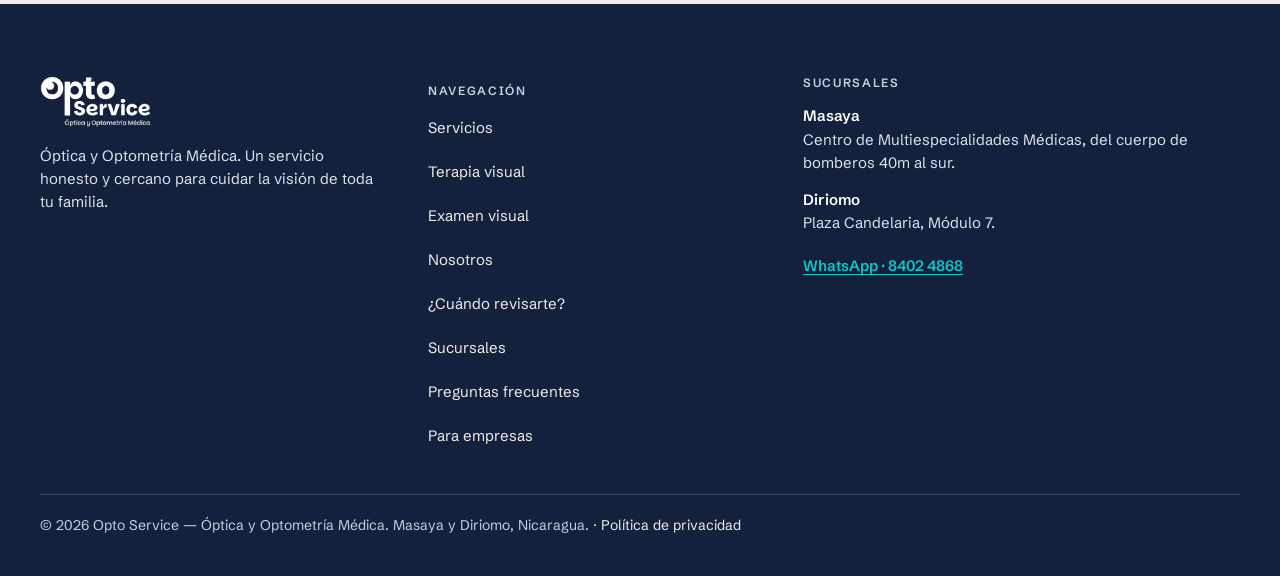
==== commit 0968e558: "Empresas en su propia página, servicios en cuadrícula y nuevo bloque de contacto - La sección de afi" ====
--- a/index.html
+++ b/index.html
@@ -4,7 +4,7 @@
 <meta charset="utf-8">
 <meta name="viewport" content="width=device-width, initial-scale=1">
 <title>Opto Service — Óptica y Optometría Médica en Masaya y Diriomo</title>
-<meta name="description" content="Óptica y optometría médica en Masaya y Diriomo, Nicaragua. Examen visual completo, terapia visual, optometría pediátrica, lentes oftálmicos y de contacto para todas las edades.">
+<meta name="description" content="Óptica y Optometría Médica en Masaya y Diriomo, Nicaragua. Examen visual completo, terapia visual, optometría pediátrica, lentes oftálmicos y de contacto para todas las edades.">
 <meta name="theme-color" content="#f2ede8">
 <link rel="canonical" href="https://optoservicenic.com/">
 <meta property="og:type" content="website">
@@ -134,10 +134,12 @@
       <nav class="nav-desktop" aria-label="Principal">
         <a href="#promociones" data-promo-link hidden>Promociones</a>
         <a href="#servicios">Servicios</a>
+        <a href="/terapia-visual" data-requiere="terapia-visual">Terapia visual</a>
         <a href="#examen">Examen visual</a>
         <a href="#nosotros">Nosotros</a>
         <a href="#sucursales">Sucursales</a>
         <a href="#faq">Preguntas frecuentes</a>
+        <a href="/empresas">Empresas</a>
       </nav>
       <a class="btn btn-primary btn-header" href="https://wa.me/50584024868?text=%C2%A1Hola%20Opto%20Service!%20Quiero%20agendar%20un%20examen%20visual.%20%C2%BFMe%20ayudan%20con%20la%20cita%3F" target="_blank" rel="noopener" data-agendar>Agendar cita</a>
       <button type="button" class="nav-burger" data-menu-toggle aria-label="Abrir menú" aria-expanded="false" aria-controls="nav-menu">
@@ -148,12 +150,13 @@
     <nav class="nav-mobile" id="nav-menu" aria-label="Menú móvil" hidden>
       <a href="#promociones" data-promo-link hidden>Promociones</a>
       <a href="#servicios">Servicios</a>
+      <a href="/terapia-visual" data-requiere="terapia-visual">Terapia visual</a>
       <a href="#examen">Examen visual</a>
       <a href="#nosotros">Nosotros</a>
       <a href="#senales">¿Cuándo revisarte?</a>
       <a href="#sucursales">Sucursales</a>
       <a href="#faq">Preguntas frecuentes</a>
-      <a href="#empresas">Para empresas</a>
+      <a href="/empresas">Para empresas</a>
       <a href="#contacto">Contacto</a>
     </nav>
   </header>
@@ -165,7 +168,7 @@
     <div class="wrap hero-grid">
       <div class="hero-copy">
         <div class="eyebrow">Ver bien lo cambia todo</div>
-        <h1>Óptica y optometría en Masaya y Diriomo</h1>
+        <h1>Óptica y Optometría en Masaya y Diriomo</h1>
         <p class="lead">Cuidamos tu salud visual en cada etapa de la vida. Exámenes completos, terapia visual especializada y atención oftalmológica — con un servicio honesto y cercano.</p>
         <div class="hero-actions">
           <a class="btn btn-primary" href="https://wa.me/50584024868?text=%C2%A1Hola%20Opto%20Service!%20Quiero%20agendar%20un%20examen%20visual.%20%C2%BFMe%20ayudan%20con%20la%20cita%3F" target="_blank" rel="noopener" data-agendar>Agenda tu examen</a>
@@ -208,19 +211,21 @@
 
   <!-- ===== SERVICIOS ===== -->
   <section id="servicios" class="sec">
-    <div class="wrap split">
-      <div class="services-intro">
-        <div class="eyebrow">Lo que hacemos</div>
-        <h2 class="h2">Exámenes visuales, lentes y cuidado de tu visión</h2>
+    <div class="wrap">
+      <div class="services-head">
+        <div>
+          <div class="eyebrow">Lo que hacemos</div>
+          <h2 class="h2">Exámenes visuales, lentes y cuidado de tu visión</h2>
+        </div>
         <p class="lead">Desde el examen de rutina hasta la rehabilitación visual especializada y la atención oftalmológica, en un mismo lugar.</p>
       </div>
-      <div class="card services-list">
-        <article class="service"><span class="num">01</span><div><h3>Examen visual completo</h3><p>Agudeza visual, refracción, salud ocular externa, estereopsis, visión cromática, binocularidad y acomodación. <a href="#examen">Conoce qué incluye el examen visual</a>.</p></div></article>
-        <article class="service"><span class="num">02</span><div><h3>Ortóptica y Terapia Visual</h3><p>Tratamiento de estrabismo, ambliopía (ojo perezoso) e insuficiencia de convergencia con planes personalizados.<span data-requiere="terapia-visual"> <a href="/terapia-visual">Conoce la terapia visual</a>.</span></p></div></article>
-        <article class="service"><span class="num">03</span><div><h3>Optometría pediátrica</h3><p>Evaluación visual para niñas y niños, con un trato paciente y adaptado a cada edad.</p></div></article>
-        <article class="service"><span class="num">04</span><div><h3>Lentes oftálmicos</h3><p>Monturas y lentes graduados a tu medida, con asesoría honesta según tu estilo de vida.</p></div></article>
-        <article class="service"><span class="num">05</span><div><h3>Lentes de contacto</h3><p>Adaptación y control de lentes de contacto, con seguimiento para una visión cómoda y segura.</p></div></article>
-        <article class="service"><span class="num">06</span><div><h3>Atención oftalmológica</h3><p>También contamos con atención oftalmológica para el cuidado integral de la salud de tus ojos.</p></div></article>
+      <div class="services-grid">
+        <article class="card service"><span class="num">01</span><div><h3>Examen visual completo</h3><p>Agudeza visual, refracción, salud ocular externa, estereopsis, visión cromática, binocularidad y acomodación. <a href="#examen">Conoce qué incluye el examen visual</a>.</p></div></article>
+        <article class="card service is-highlight"><span class="num">02</span><div><span class="service-tag">Nuestra especialidad</span><h3>Ortóptica y Terapia Visual</h3><p>Tratamiento de estrabismo, ambliopía (ojo perezoso) e insuficiencia de convergencia con planes personalizados.<span data-requiere="terapia-visual"> <a href="/terapia-visual">Conoce la terapia visual</a>.</span></p></div></article>
+        <article class="card service"><span class="num">03</span><div><h3>Optometría pediátrica</h3><p>Evaluación visual para niñas y niños, con un trato paciente y adaptado a cada edad.</p></div></article>
+        <article class="card service"><span class="num">04</span><div><h3>Lentes oftálmicos</h3><p>Monturas y lentes graduados a tu medida, con asesoría honesta según tu estilo de vida.</p></div></article>
+        <article class="card service"><span class="num">05</span><div><h3>Lentes de contacto</h3><p>Adaptación y control de lentes de contacto, con seguimiento para una visión cómoda y segura.</p></div></article>
+        <article class="card service"><span class="num">06</span><div><h3>Atención oftalmológica</h3><p>También contamos con atención oftalmológica para el cuidado integral de la salud de tus ojos.</p></div></article>
       </div>
     </div>
   </section>
@@ -316,7 +321,7 @@
           <!--sucursal:masaya-->
           <iframe class="branch-map" src="https://maps.google.com/maps?q=Opto%20Service%2C%20Cuerpo%20de%20bomberos%2040%20metros%20sur%2C%20Avenida%20central%2C%20Masaya%2C%20Nicaragua&amp;z=15&amp;output=embed" loading="lazy" referrerpolicy="no-referrer-when-downgrade" title="Mapa de la sucursal de Masaya"></iframe>
           <div class="branch-body">
-            <div class="branch-head"><h3>Masaya</h3><span class="eyebrow is-teal">Óptica y optometría médica</span></div>
+            <div class="branch-head"><h3>Masaya</h3><span class="eyebrow is-teal">Óptica y Optometría Médica</span></div>
             <p class="branch-addr">Centro de Multiespecialidades Médicas, del cuerpo de bomberos 40m al sur.</p>
             <dl class="hours">
               <dt>Lunes a Viernes</dt><dd>8:30am – 5:00pm</dd>
@@ -338,7 +343,7 @@
           <!--sucursal:diriomo-->
           <iframe class="branch-map" src="https://maps.google.com/maps?q=Opto%20Service%20Diriomo%2C%20Plaza%20Candelaria%2C%20Diriomo%2C%20Nicaragua&amp;z=15&amp;output=embed" loading="lazy" referrerpolicy="no-referrer-when-downgrade" title="Mapa de la sucursal de Diriomo"></iframe>
           <div class="branch-body">
-            <div class="branch-head"><h3>Diriomo</h3><span class="eyebrow is-teal">Óptica y optometría médica</span></div>
+            <div class="branch-head"><h3>Diriomo</h3><span class="eyebrow is-teal">Óptica y Optometría Médica</span></div>
             <p class="branch-addr">Plaza Candelaria, Módulo 7.</p>
             <dl class="hours">
               <dt>Lunes a Viernes</dt><dd>8:30am – 5:00pm</dd>
@@ -397,69 +402,37 @@
     </div>
   </section>
 
-  <!-- ===== EMPRESAS / AFILIACIONES ===== -->
-  <section id="empresas" class="sec-dark">
-    <div class="wrap split">
-      <div class="biz-pitch">
-        <div class="eyebrow">Para empresas</div>
-        <h2 class="h2">¿Quieres afiliarte a nosotros?</h2>
-        <p class="lead">Llevamos el cuidado visual a tu equipo. Déjanos tus datos y coordinamos una reunión estratégica para contarte cómo podemos trabajar juntos, sin compromiso.</p>
-        <ul class="benefits">
-          <li><span class="check" aria-hidden="true"><svg viewBox="0 0 16 16" fill="none" stroke="currentColor" stroke-width="2.4" stroke-linecap="square"><path d="M3 8.5l3.2 3L13 4.5"/></svg></span>Convenios y tarifas preferenciales en exámenes y lentes para tus colaboradores.</li>
-          <li><span class="check" aria-hidden="true"><svg viewBox="0 0 16 16" fill="none" stroke="currentColor" stroke-width="2.4" stroke-linecap="square"><path d="M3 8.5l3.2 3L13 4.5"/></svg></span>Jornadas de salud visual en las instalaciones de tu empresa.</li>
-          <li><span class="check" aria-hidden="true"><svg viewBox="0 0 16 16" fill="none" stroke="currentColor" stroke-width="2.4" stroke-linecap="square"><path d="M3 8.5l3.2 3L13 4.5"/></svg></span>Atención prioritaria y acompañamiento para tu equipo.</li>
-        </ul>
-      </div>
-      <div class="biz-card">
-        <div class="form-ok" data-afil-success role="status" hidden tabindex="-1">
-          <div class="ok-icon" aria-hidden="true"><svg width="24" height="24" viewBox="0 0 16 16" fill="none" stroke="currentColor" stroke-width="2" stroke-linecap="square"><path d="M3 8.5l3.2 3L13 4.5"/></svg></div>
-          <h3>¡Gracias por tu interés!</h3>
-          <p>Recibimos tu solicitud de afiliación. Nuestro equipo te contactará en 1–2 días hábiles. Si prefieres una respuesta más rápida, escríbenos por WhatsApp.</p>
-          <a class="btn btn-primary" href="https://wa.me/50584024868?text=%C2%A1Hola%20Opto%20Service%21%20Acabo%20de%20enviar%20la%20solicitud%20de%20afiliaci%C3%B3n%20de%20mi%20empresa%20desde%20su%20p%C3%A1gina%20web%20y%20quisiera%20dar%20seguimiento." target="_blank" rel="noopener">Escríbenos</a>
-        </div>
-        <form class="form" data-afil-form data-access-key="525253f7-21e8-4714-8110-b4cc349e4cdb">
-          <h3>Coordina tu reunión</h3>
-          <input type="checkbox" name="botcheck" tabindex="-1" autocomplete="off" aria-hidden="true" style="display:none">
-          <div class="form-error" data-afil-error role="alert" hidden><span data-afil-error-text>No pudimos enviar tu solicitud.</span> <a href="https://wa.me/50584024868?text=%C2%A1Hola%20Opto%20Service%21%20Quiero%20informaci%C3%B3n%20para%20afiliar%20a%20mi%20empresa." target="_blank" rel="noopener">escribirnos por WhatsApp</a>.</div>
-          <label class="field">Nombre de la empresa
-            <input name="empresa" required autocomplete="organization">
-          </label>
-          <label class="field">Persona de contacto
-            <input name="contacto" required autocomplete="name">
-          </label>
-          <div class="form-row">
-            <label class="field">Correo
-              <input name="correo" type="email" required autocomplete="email">
-            </label>
-            <label class="field">Teléfono
-              <input name="telefono" type="tel" autocomplete="tel" placeholder="8000 0000">
-            </label>
-          </div>
-          <label class="field">Mensaje (opcional)
-            <textarea name="mensaje" rows="3"></textarea>
-          </label>
-          <button class="btn btn-primary btn-block" type="submit">Enviar solicitud de afiliación</button>
-          <p class="form-note">Tu solicitud llega directo a nuestro equipo de afiliaciones. Te contactamos en 1–2 días hábiles.</p>
-        </form>
-      </div>
-    </div>
-  </section>
-
   <!-- ===== CONTACTO ===== -->
   <section id="contacto" class="sec contact">
-    <div class="wrap split">
+    <div class="wrap contact-card">
       <div class="contact-copy">
+        <div class="eyebrow">Te esperamos</div>
         <h2>Agenda tu cita hoy mismo</h2>
         <p class="lead">Escríbenos por WhatsApp y con gusto te ayudamos a reservar tu examen o resolver cualquier duda. Atención honesta, cercana y profesional.</p>
-      </div>
-      <div class="contact-actions">
-        <a class="btn btn-primary" href="https://wa.me/50584024868?text=%C2%A1Hola%20Opto%20Service!%20Quiero%20agendar%20un%20examen%20visual.%20%C2%BFMe%20ayudan%20con%20la%20cita%3F" target="_blank" rel="noopener">WhatsApp 8402 4868</a>
-        <a class="btn btn-outline" href="#sucursales">Ver sucursales</a>
-        <div class="eyebrow">Síguenos</div>
-        <div class="socials">
-          <a href="https://instagram.com/optoservicenic" target="_blank" rel="noopener"><svg viewBox="0 0 24 24" width="18" height="18" fill="currentColor" aria-hidden="true"><path d="M12 2.2c3.2 0 3.6 0 4.9.1 1.2.1 1.8.3 2.2.4.6.2 1 .5 1.4.9.4.4.7.8.9 1.4.2.4.3 1 .4 2.2.1 1.3.1 1.7.1 4.9s0 3.6-.1 4.9c-.1 1.2-.3 1.8-.4 2.2-.2.6-.5 1-.9 1.4-.4.4-.8.7-1.4.9-.4.2-1 .3-2.2.4-1.3.1-1.7.1-4.9.1s-3.6 0-4.9-.1c-1.2-.1-1.8-.3-2.2-.4-.6-.2-1-.5-1.4-.9-.4-.4-.7-.8-.9-1.4-.2-.4-.3-1-.4-2.2-.1-1.3-.1-1.7-.1-4.9s0-3.6.1-4.9c.1-1.2.3-1.8.4-2.2.2-.6.5-1 .9-1.4.4-.4.8-.7 1.4-.9.4-.2 1-.3 2.2-.4 1.3-.1 1.7-.1 4.9-.1zm0 1.8c-3.1 0-3.5 0-4.7.1-1.1.1-1.7.2-2.1.4-.5.2-.9.4-1.3.8-.4.4-.6.8-.8 1.3-.2.4-.3 1-.4 2.1-.1 1.2-.1 1.6-.1 4.7s0 3.5.1 4.7c.1 1.1.2 1.7.4 2.1.2.5.4.9.8 1.3.4.4.8.6 1.3.8.4.2 1 .3 2.1.4 1.2.1 1.6.1 4.7.1s3.5 0 4.7-.1c1.1-.1 1.7-.2 2.1-.4.5-.2.9-.4 1.3-.8.4-.4.6-.8.8-1.3.2-.4.3-1 .4-2.1.1-1.2.1-1.6.1-4.7s0-3.5-.1-4.7c-.1-1.1-.2-1.7-.4-2.1-.2-.5-.4-.9-.8-1.3-.4-.4-.8-.6-1.3-.8-.4-.2-1-.3-2.1-.4-1.2-.1-1.6-.1-4.7-.1zm0 3.1a4.9 4.9 0 1 1 0 9.8 4.9 4.9 0 0 1 0-9.8zm0 8.1a3.2 3.2 0 1 0 0-6.4 3.2 3.2 0 0 0 0 6.4zm6.3-8.3a1.15 1.15 0 1 1-2.3 0 1.15 1.15 0 0 1 2.3 0z"/></svg>Instagram @optoservicenic</a>
-          <a href="https://facebook.com/profile.php?id=100092434450811" target="_blank" rel="noopener"><svg viewBox="0 0 24 24" width="18" height="18" fill="currentColor" aria-hidden="true"><path d="M22 12a10 10 0 1 0-11.6 9.9v-7H7.9V12h2.5V9.8c0-2.5 1.5-3.8 3.7-3.8 1.1 0 2.2.2 2.2.2v2.4h-1.2c-1.2 0-1.6.8-1.6 1.5V12h2.7l-.4 2.9h-2.3v7A10 10 0 0 0 22 12z"/></svg>Facebook Opto Service</a>
-          <a href="https://tiktok.com/@optoservice" target="_blank" rel="noopener"><svg viewBox="0 0 24 24" width="18" height="18" fill="currentColor" aria-hidden="true"><path d="M16.6 2h-2.9v12.4a2.3 2.3 0 1 1-2.3-2.3c.2 0 .5 0 .7.1V9.2a5.3 5.3 0 1 0 4.5 5.2V8.3a6.5 6.5 0 0 0 3.8 1.2V6.6a3.7 3.7 0 0 1-3.7-3.7c0-.3 0-.6-.1-.9z"/></svg>TikTok @optoservice</a>
+        <div class="contact-buttons">
+          <a class="btn btn-primary" href="https://wa.me/50584024868?text=%C2%A1Hola%20Opto%20Service!%20Quiero%20agendar%20un%20examen%20visual.%20%C2%BFMe%20ayudan%20con%20la%20cita%3F" target="_blank" rel="noopener" data-agendar>Agendar por WhatsApp</a>
+          <a class="btn btn-light" href="tel:+50584024868">Llamar al 8402 4868</a>
+        </div>
+      </div>
+      <div class="contact-side">
+        <div class="contact-block">
+          <div class="eyebrow">Horario</div>
+          <!--contacto:horario-->
+          <dl class="contact-hours">
+            <dt>Lunes a viernes</dt><dd>8:30am – 5:00pm</dd>
+            <dt>Sábado</dt><dd><span class="nowrap">Masaya: 8:30am – 3:00pm</span><br><span class="nowrap">Diriomo: 8:00am – 2:00pm</span></dd>
+            <dt>Domingo</dt><dd>Previa cita</dd>
+          </dl>
+          <!--/contacto:horario-->
+          <a class="contact-link" href="#sucursales">Ver sucursales y mapas →</a>
+        </div>
+        <div class="contact-block">
+          <div class="eyebrow">Síguenos</div>
+          <div class="socials">
+            <a href="https://instagram.com/optoservicenic" target="_blank" rel="noopener"><svg viewBox="0 0 24 24" width="18" height="18" fill="currentColor" aria-hidden="true"><path d="M12 2.2c3.2 0 3.6 0 4.9.1 1.2.1 1.8.3 2.2.4.6.2 1 .5 1.4.9.4.4.7.8.9 1.4.2.4.3 1 .4 2.2.1 1.3.1 1.7.1 4.9s0 3.6-.1 4.9c-.1 1.2-.3 1.8-.4 2.2-.2.6-.5 1-.9 1.4-.4.4-.8.7-1.4.9-.4.2-1 .3-2.2.4-1.3.1-1.7.1-4.9.1s-3.6 0-4.9-.1c-1.2-.1-1.8-.3-2.2-.4-.6-.2-1-.5-1.4-.9-.4-.4-.7-.8-.9-1.4-.2-.4-.3-1-.4-2.2-.1-1.3-.1-1.7-.1-4.9s0-3.6.1-4.9c.1-1.2.3-1.8.4-2.2.2-.6.5-1 .9-1.4.4-.4.8-.7 1.4-.9.4-.2 1-.3 2.2-.4 1.3-.1 1.7-.1 4.9-.1zm0 1.8c-3.1 0-3.5 0-4.7.1-1.1.1-1.7.2-2.1.4-.5.2-.9.4-1.3.8-.4.4-.6.8-.8 1.3-.2.4-.3 1-.4 2.1-.1 1.2-.1 1.6-.1 4.7s0 3.5.1 4.7c.1 1.1.2 1.7.4 2.1.2.5.4.9.8 1.3.4.4.8.6 1.3.8.4.2 1 .3 2.1.4 1.2.1 1.6.1 4.7.1s3.5 0 4.7-.1c1.1-.1 1.7-.2 2.1-.4.5-.2.9-.4 1.3-.8.4-.4.6-.8.8-1.3.2-.4.3-1 .4-2.1.1-1.2.1-1.6.1-4.7s0-3.5-.1-4.7c-.1-1.1-.2-1.7-.4-2.1-.2-.5-.4-.9-.8-1.3-.4-.4-.8-.6-1.3-.8-.4-.2-1-.3-2.1-.4-1.2-.1-1.6-.1-4.7-.1zm0 3.1a4.9 4.9 0 1 1 0 9.8 4.9 4.9 0 0 1 0-9.8zm0 8.1a3.2 3.2 0 1 0 0-6.4 3.2 3.2 0 0 0 0 6.4zm6.3-8.3a1.15 1.15 0 1 1-2.3 0 1.15 1.15 0 0 1 2.3 0z"/></svg>Instagram @optoservicenic</a>
+            <a href="https://facebook.com/profile.php?id=100092434450811" target="_blank" rel="noopener"><svg viewBox="0 0 24 24" width="18" height="18" fill="currentColor" aria-hidden="true"><path d="M22 12a10 10 0 1 0-11.6 9.9v-7H7.9V12h2.5V9.8c0-2.5 1.5-3.8 3.7-3.8 1.1 0 2.2.2 2.2.2v2.4h-1.2c-1.2 0-1.6.8-1.6 1.5V12h2.7l-.4 2.9h-2.3v7A10 10 0 0 0 22 12z"/></svg>Facebook Opto Service</a>
+            <a href="https://tiktok.com/@optoservice" target="_blank" rel="noopener"><svg viewBox="0 0 24 24" width="18" height="18" fill="currentColor" aria-hidden="true"><path d="M16.6 2h-2.9v12.4a2.3 2.3 0 1 1-2.3-2.3c.2 0 .5 0 .7.1V9.2a5.3 5.3 0 1 0 4.5 5.2V8.3a6.5 6.5 0 0 0 3.8 1.2V6.6a3.7 3.7 0 0 1-3.7-3.7c0-.3 0-.6-.1-.9z"/></svg>TikTok @optoservice</a>
+          </div>
         </div>
       </div>
     </div>
@@ -479,12 +452,13 @@
         <div class="eyebrow">Navegación</div>
         <div>
           <a href="#servicios">Servicios</a>
+          <a href="/terapia-visual" data-requiere="terapia-visual">Terapia visual</a>
           <a href="#examen">Examen visual</a>
           <a href="#nosotros">Nosotros</a>
           <a href="#senales">¿Cuándo revisarte?</a>
           <a href="#sucursales">Sucursales</a>
           <a href="#faq">Preguntas frecuentes</a>
-          <a href="#empresas">Para empresas</a>
+          <a href="/empresas">Para empresas</a>
         </div>
       </nav>
       <div class="footer-branches">
--- a/assets/css/styles.css
+++ b/assets/css/styles.css
@@ -59,6 +59,7 @@
 :focus-visible { outline: 2px solid var(--marino); outline-offset: 2px; }
 .sec-dark :focus-visible, .site-footer :focus-visible { outline-color: var(--turquesa); }
 [hidden] { display: none !important; }
+.nowrap { white-space: nowrap; }
 .sr-only { position: absolute; width: 1px; height: 1px; padding: 0; margin: -1px; overflow: hidden; clip: rect(0 0 0 0); white-space: nowrap; border: 0; }
 section[id], .branch[id] { scroll-margin-top: calc(var(--header-h) + 12px); }
 @media (prefers-reduced-motion: reduce) {
@@ -103,9 +104,9 @@
 .brand { display: flex; align-items: center; min-height: 48px; }
 .brand img { display: block; height: 44px; width: auto; }
 .nav-desktop { display: flex; align-items: center; gap: 4px; }
-.nav-desktop a { display: inline-flex; align-items: center; min-height: 44px; padding: 0 12px; color: var(--marino); font: 500 14px/1 var(--font); text-decoration: none; border-bottom: 2px solid transparent; transition: border-color .15s ease; }
+.nav-desktop a { display: inline-flex; align-items: center; min-height: 44px; padding: 0 12px; white-space: nowrap; color: var(--marino); font: 500 14px/1 var(--font); text-decoration: none; border-bottom: 2px solid transparent; transition: border-color .15s ease; }
 .nav-desktop a:hover { border-bottom-color: var(--turquesa); }
-.btn-header { min-height: 44px; padding: 0 22px; font-size: 14px; }
+.btn-header { min-height: 44px; padding: 0 22px; font-size: 14px; white-space: nowrap; }
 .nav-burger { display: none; width: 48px; height: 48px; border-radius: 4px; border: 1px solid var(--marino); background: transparent; color: var(--marino); align-items: center; justify-content: center; cursor: pointer; }
 .nav-burger .i-close { display: none; }
 .nav-burger[aria-expanded="true"] .i-open { display: none; }
@@ -116,7 +117,13 @@
   .nav-desktop, .btn-header { display: none; }
   .nav-burger { display: flex; }
 }
-@media (min-width: 900px) {
+/* Entre 900 y 1150 px el menú completo no cabe: se usa el desplegable y se deja el botón de agendar */
+@media (min-width: 900px) and (max-width: 1149.98px) {
+  .nav-desktop { display: none; }
+  .nav-burger { display: flex; }
+  .header-bar > .btn-header { margin-left: auto; }
+}
+@media (min-width: 1150px) {
   .nav-mobile { display: none !important; }
 }
 
@@ -197,12 +204,19 @@
 
 /* ===== Servicios ===== */
 .services-intro { flex: 1 1 320px; min-width: 0; max-width: 440px; }
-.services-list { flex: 2 1 460px; min-width: 0; }
-.service { display: flex; gap: clamp(14px, 3vw, 28px); padding: 22px clamp(16px, 3vw, 28px); }
-.service + .service { border-top: 1px solid var(--raya); }
-.service .num { width: 28px; }
+.services-head { display: flex; flex-wrap: wrap; align-items: flex-end; justify-content: space-between; gap: 16px clamp(24px, 5vw, 72px); }
+.services-head > div { flex: 1 1 420px; min-width: 0; max-width: 640px; }
+.services-head .lead { flex: 1 1 320px; max-width: 440px; margin-top: 0; }
+.services-grid { margin-top: clamp(28px, 4vw, 44px); display: grid; grid-template-columns: repeat(auto-fill, minmax(min(100%, 320px), 1fr)); gap: 16px; }
+.service { display: flex; flex-direction: column; gap: 10px; padding: clamp(20px, 3vw, 28px); }
 .service h3 { font: 700 clamp(19px, 2.2vw, 23px)/1.25 var(--font); letter-spacing: -.02em; }
-.service p { margin-top: 6px; color: var(--texto); line-height: 1.55; }
+.service p { color: var(--texto); line-height: 1.55; }
+.service p a { color: var(--teal); font-weight: 600; text-underline-offset: 3px; }
+.service.is-highlight { background: var(--marino); border-color: var(--marino); color: var(--lino); }
+.service.is-highlight .num { color: var(--turquesa); }
+.service.is-highlight p { color: var(--claro); }
+.service.is-highlight p a { color: var(--turquesa); }
+.service-tag { align-self: flex-start; padding: 6px 10px; border: 1px solid var(--turquesa); border-radius: var(--pill); color: var(--turquesa); font: 600 11px/1.2 var(--font); letter-spacing: .1em; text-transform: uppercase; }
 
 /* ===== Examen ===== */
 .exam { display: flex; flex-wrap: wrap; overflow: hidden; }
@@ -320,17 +334,26 @@
 
 /* ===== Contacto ===== */
 .contact { padding-bottom: var(--sec); }
-.contact .split { align-items: flex-end; justify-content: space-between; }
-.contact-copy { flex: 1 1 420px; min-width: 0; }
-.contact-copy h2 { font: 700 clamp(40px, 6.6vw, 80px)/.96 var(--font); letter-spacing: -.05em; text-wrap: balance; }
-.contact-copy .lead { margin-top: 20px; max-width: 520px; line-height: 1.6; }
-.contact-actions { flex: 1 1 300px; min-width: 0; max-width: 420px; display: flex; flex-direction: column; gap: 12px; }
-.contact-actions .btn { min-height: 56px; font-size: 17px; }
-.contact-actions .eyebrow { margin-top: 12px; }
-.socials { display: flex; flex-direction: column; border-top: 1px solid var(--marino); }
-.socials a { display: flex; align-items: center; gap: 10px; min-height: 48px; border-bottom: 1px solid var(--raya); font: 500 16px/1 var(--font); text-decoration: none; }
-.socials a:hover { text-decoration: underline; text-underline-offset: 3px; }
-.socials svg { flex: none; color: var(--teal); }
+.contact-card { background: var(--marino); color: var(--lino); border-radius: calc(var(--radius) * 2); padding: clamp(28px, 5vw, 64px); display: flex; flex-wrap: wrap; gap: 36px clamp(32px, 6vw, 96px); justify-content: space-between; }
+.contact-card .eyebrow { color: var(--claro-2); }
+.contact-copy { flex: 1 1 420px; min-width: 0; max-width: 600px; }
+.contact-copy h2 { margin-top: 14px; font: 700 clamp(38px, 5.6vw, 68px)/.98 var(--font); letter-spacing: -.045em; text-wrap: balance; }
+.contact-copy .lead { margin-top: 18px; max-width: 520px; line-height: 1.6; color: var(--claro); }
+.contact-buttons { margin-top: 28px; display: flex; flex-wrap: wrap; gap: 12px; }
+.contact-buttons .btn { min-height: 56px; font-size: 17px; }
+.btn-light { background: transparent; color: var(--lino); border: 1.5px solid var(--lino); }
+@media (hover: hover) { .btn-light:hover { background: var(--lino); color: var(--marino); } }
+.contact-card :focus-visible { outline-color: var(--turquesa); }
+.contact-side { flex: 1 1 300px; min-width: 0; max-width: 440px; display: flex; flex-direction: column; gap: 28px; }
+.contact-hours { margin-top: 10px; display: grid; grid-template-columns: auto 1fr; gap: 0 18px; font-size: 15px; line-height: 1.4; }
+.contact-hours dt, .contact-hours dd { padding: 10px 0; border-top: 1px solid var(--marino-raya); }
+.contact-hours dt { color: var(--claro-2); }
+.contact-hours dd { font-weight: 600; }
+.contact-link { display: inline-flex; align-items: center; min-height: 44px; margin-top: 4px; color: var(--turquesa) !important; font-weight: 600; text-underline-offset: 3px; }
+.socials { margin-top: 10px; display: flex; flex-wrap: wrap; gap: 8px; }
+.socials a { display: inline-flex; align-items: center; gap: 8px; min-height: 44px; padding: 0 16px; border: 1px solid var(--marino-raya); border-radius: var(--pill); color: var(--lino); font: 500 15px/1 var(--font); text-decoration: none; }
+.socials a:hover { border-color: var(--turquesa); }
+.socials svg { flex: none; color: var(--turquesa); }
 
 /* ===== Pie de página ===== */
 .site-footer { background: var(--marino); color: var(--lino); padding: clamp(40px, 6vw, 72px) var(--gutter) 40px; }
@@ -423,7 +446,7 @@
 .page-title { margin-top: 14px; font: 700 clamp(38px, 6vw, 72px)/.98 var(--font); letter-spacing: -.045em; text-wrap: balance; max-width: 900px; }
 .crumbs ol { display: flex; flex-wrap: wrap; gap: 4px 0; margin: 0 0 22px; padding: 0; list-style: none; font-size: 14px; color: var(--suave); }
 .crumbs li + li::before { content: "/"; margin: 0 8px; color: var(--raya); }
-.crumbs a { color: var(--marino); text-underline-offset: 3px; }
+.crumbs a { display: inline-block; padding: 4px 0; color: var(--marino); text-underline-offset: 3px; }
 .crumbs [aria-current] { color: var(--suave); }
 .prose { flex: 2 1 460px; min-width: 0; max-width: 720px; }
 .prose p { font-size: 17px; line-height: 1.65; color: var(--texto); }
@@ -446,3 +469,5 @@
 .legal-list li { padding: 8px 0 8px 18px; position: relative; color: var(--texto); line-height: 1.55; }
 .legal-list li::before { content: ""; position: absolute; left: 0; top: 17px; width: 7px; height: 7px; border-radius: 50%; background: var(--teal); }
 .pendiente { background: #fff4c2; padding: 0 4px; border-radius: 3px; }
+/* Página de empresas: el bloque oscuro no se pega al pie (también oscuro) */
+.biz { margin: clamp(28px, 5vw, 48px) 0 var(--sec); }
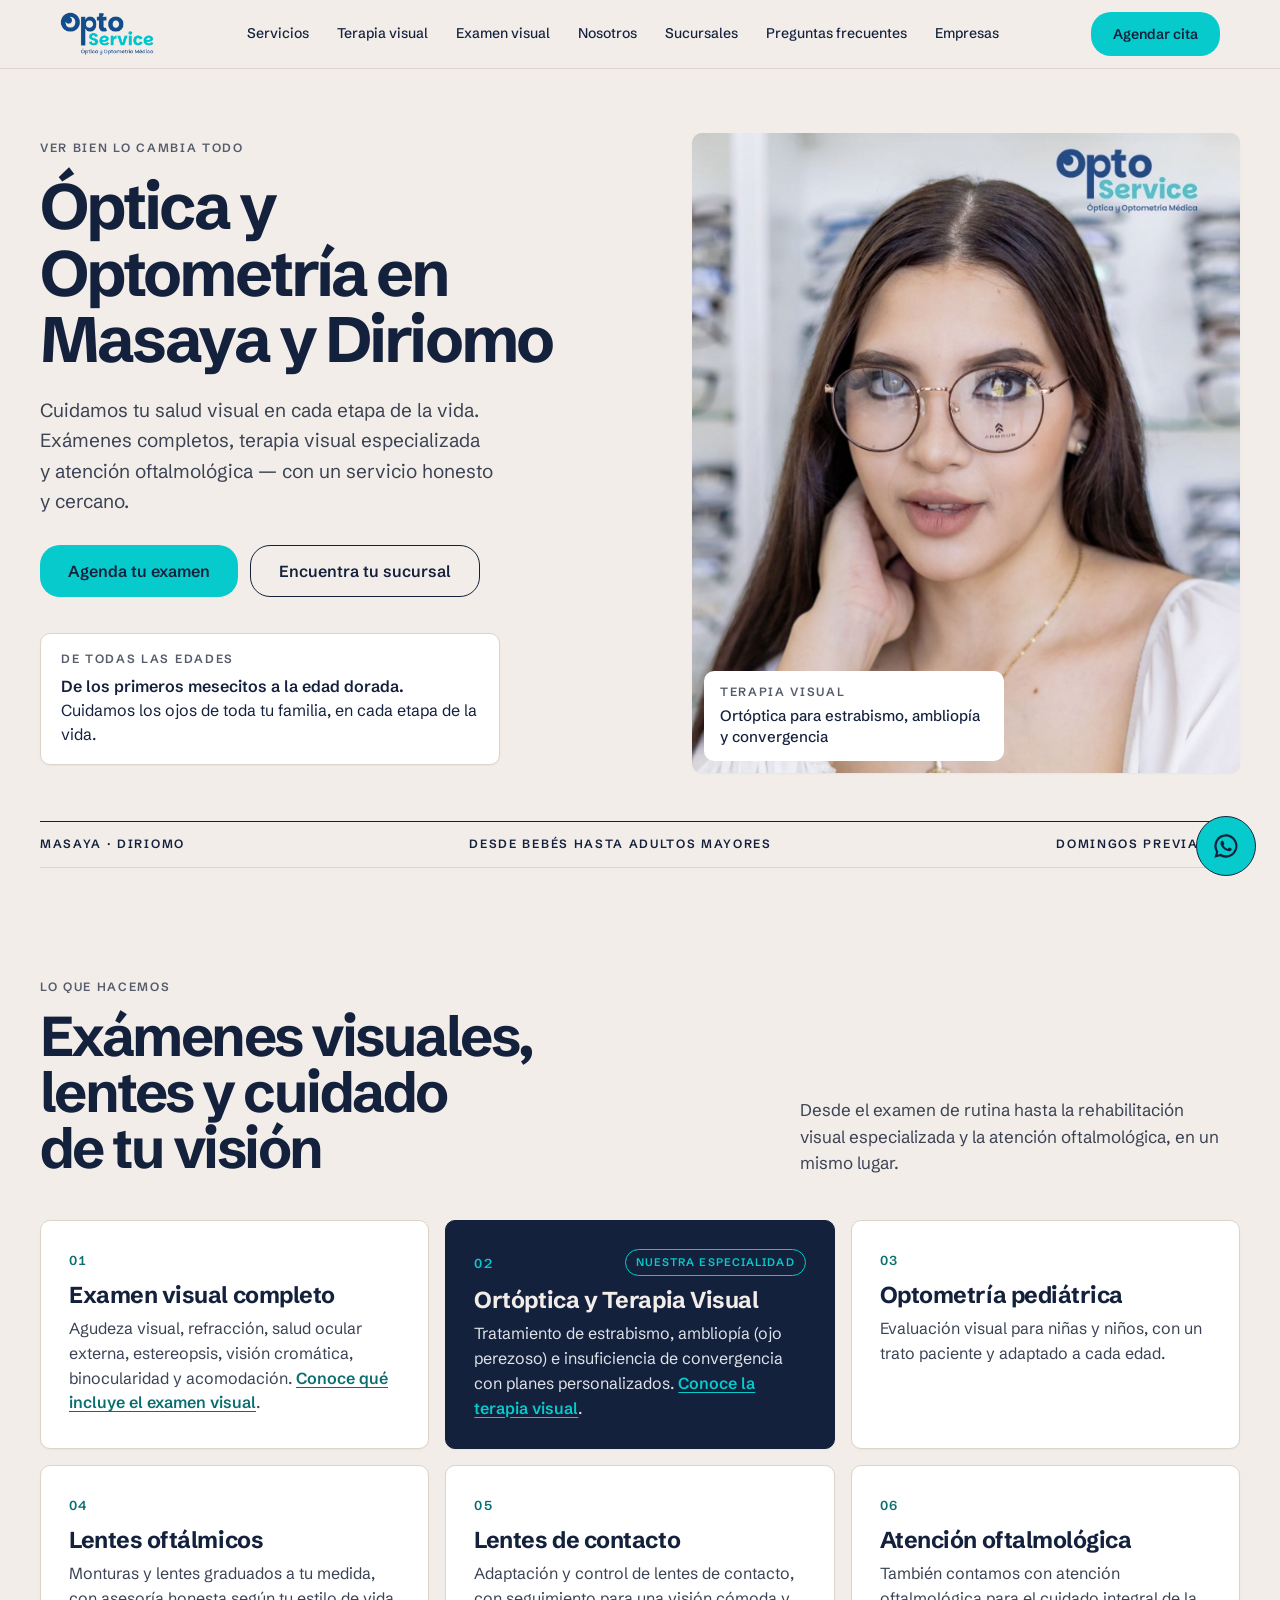
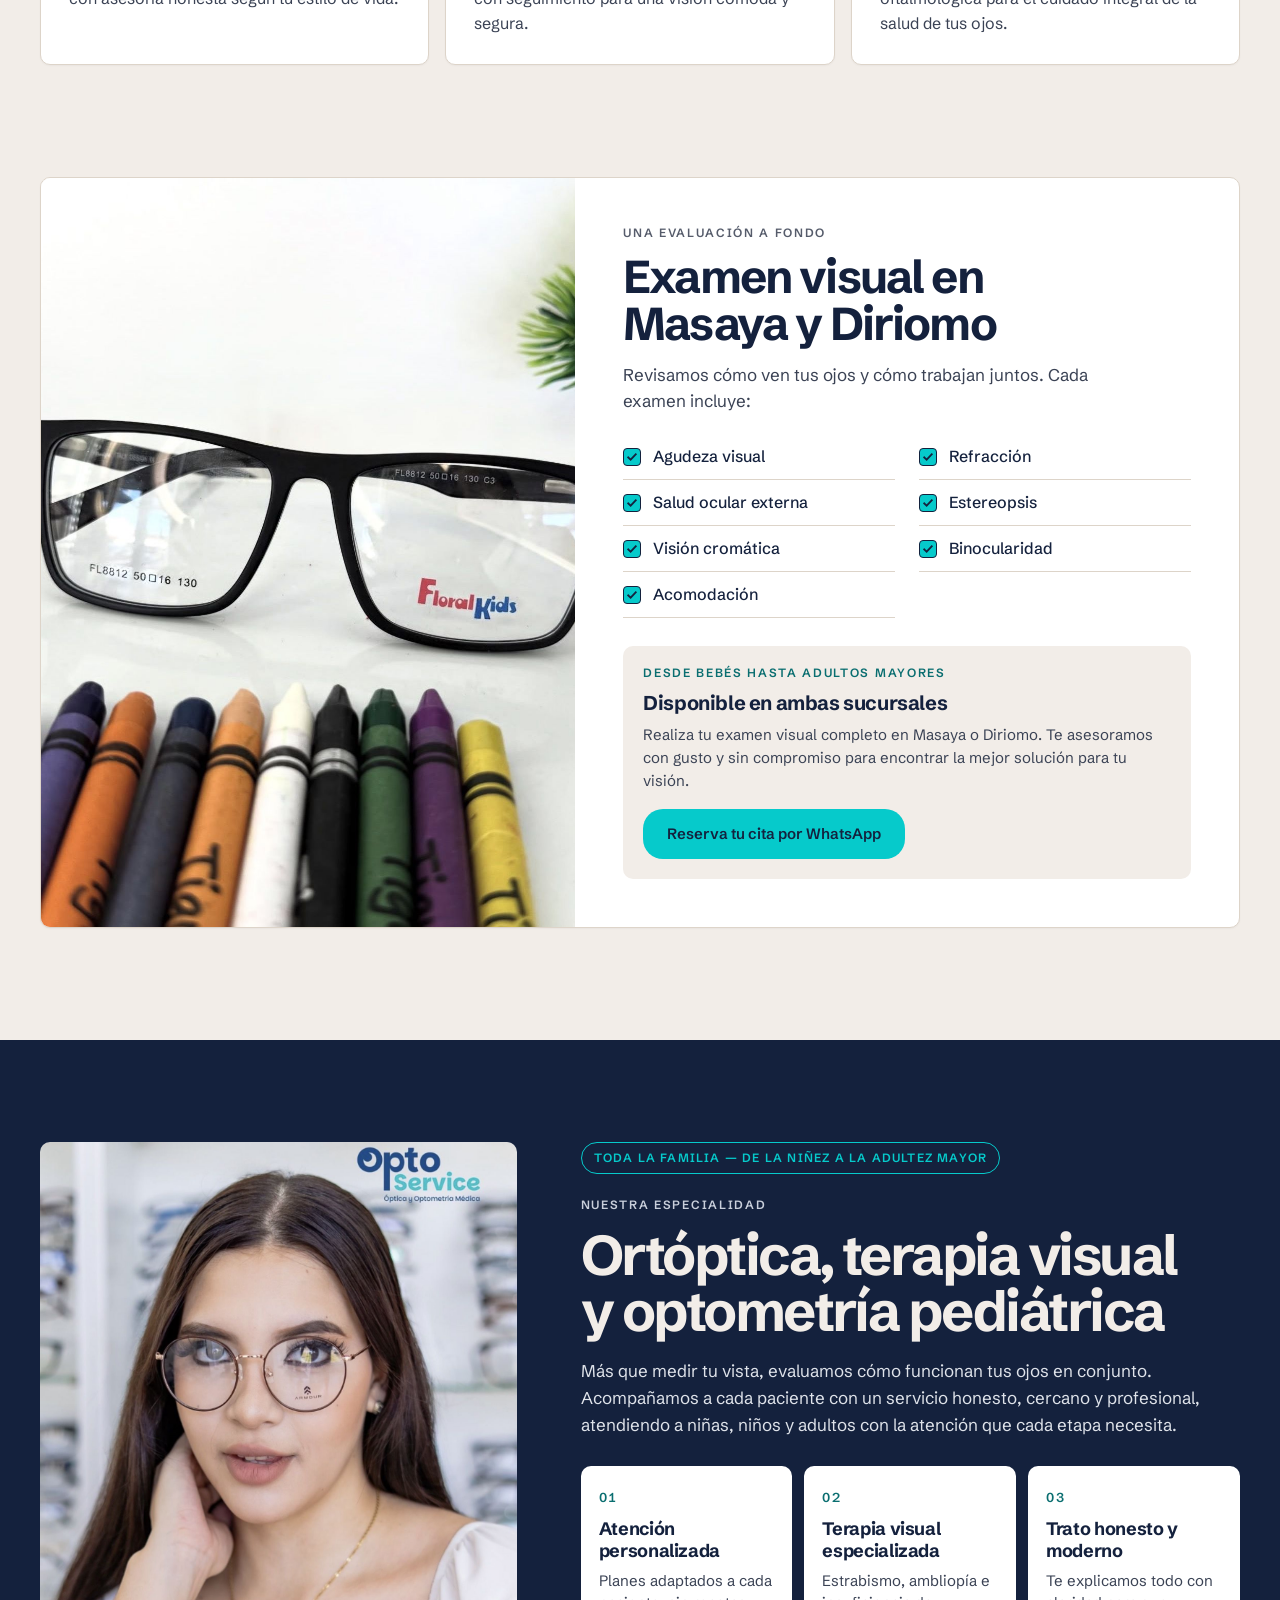
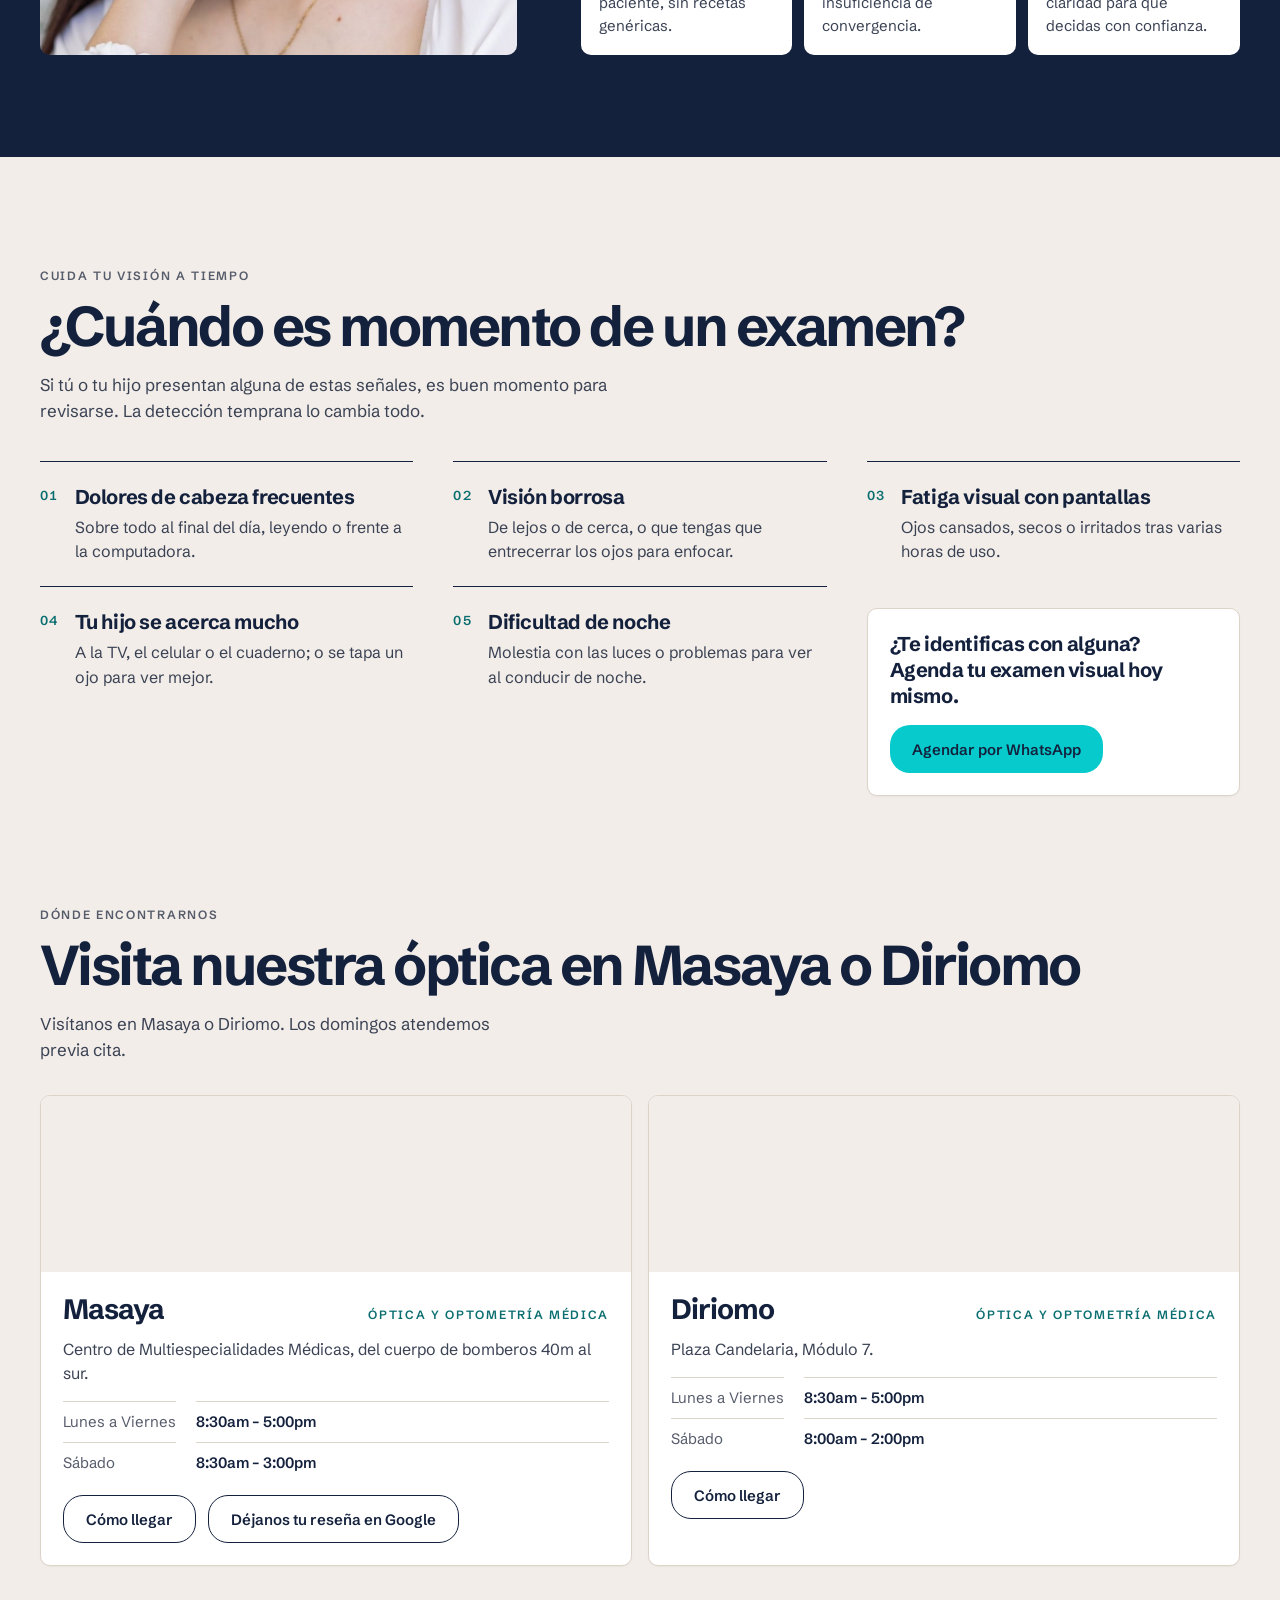
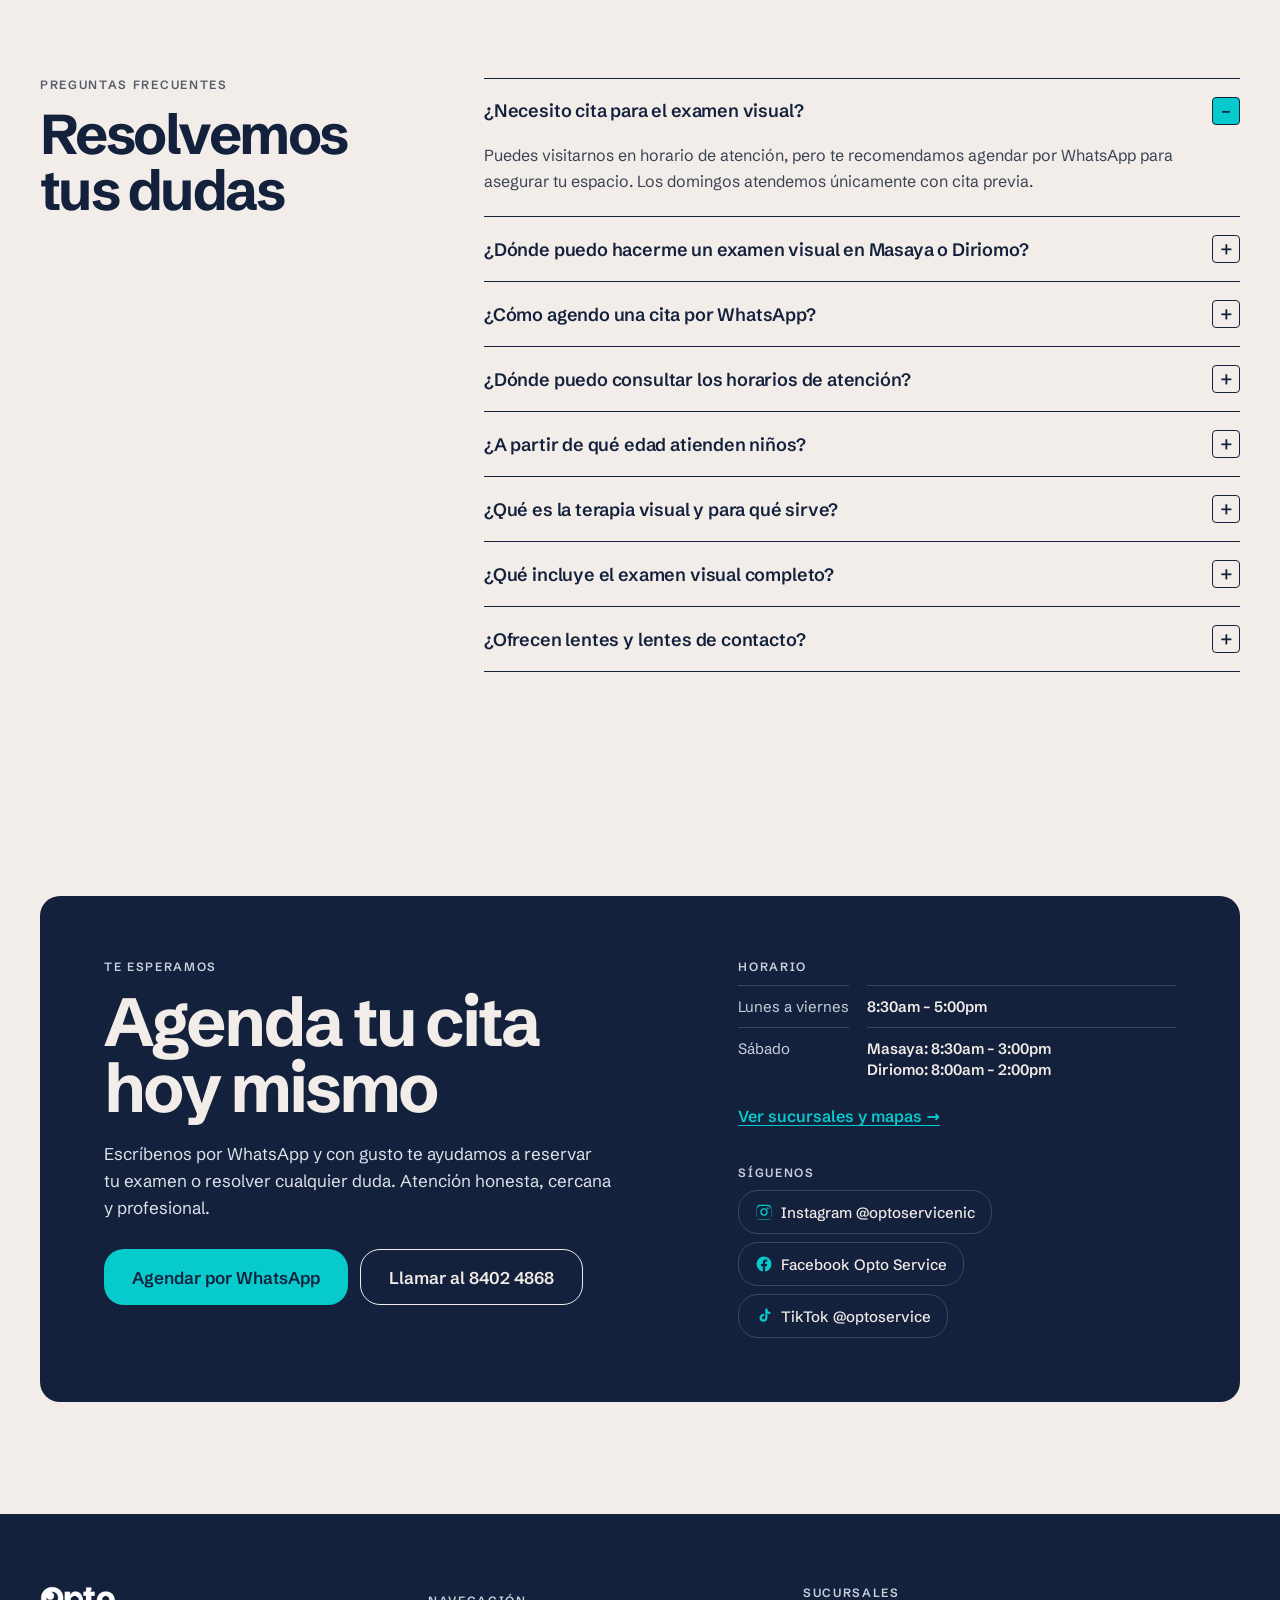
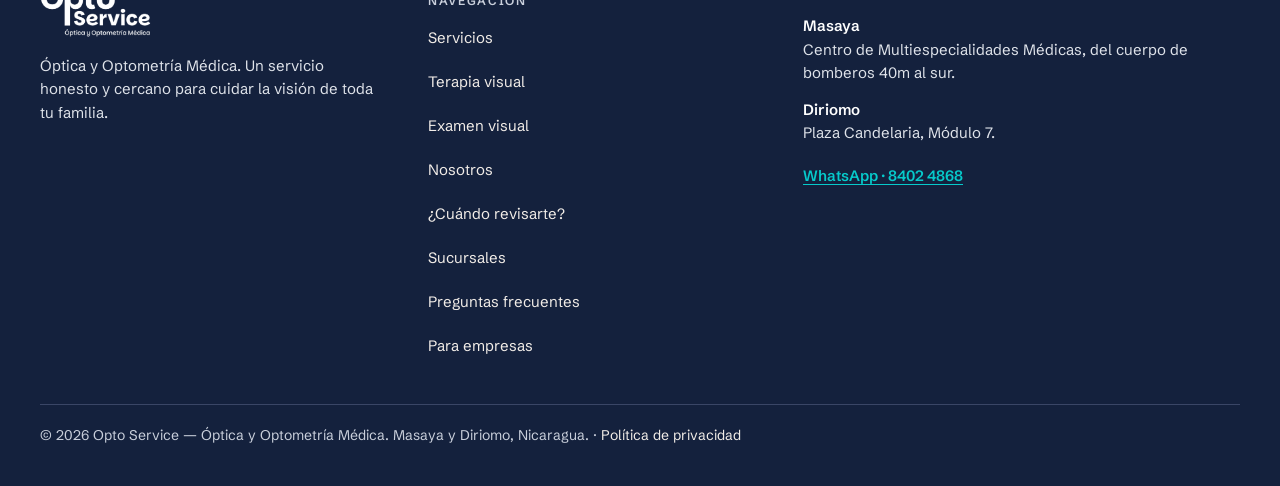
==== commit 36bcc6b6: "Quitar el domingo de las tablas de horario y acomodar la etiqueta de especialidad - Las tablas de ho" ====
--- a/index.html
+++ b/index.html
@@ -221,7 +221,7 @@
       </div>
       <div class="services-grid">
         <article class="card service"><span class="num">01</span><div><h3>Examen visual completo</h3><p>Agudeza visual, refracción, salud ocular externa, estereopsis, visión cromática, binocularidad y acomodación. <a href="#examen">Conoce qué incluye el examen visual</a>.</p></div></article>
-        <article class="card service is-highlight"><span class="num">02</span><div><span class="service-tag">Nuestra especialidad</span><h3>Ortóptica y Terapia Visual</h3><p>Tratamiento de estrabismo, ambliopía (ojo perezoso) e insuficiencia de convergencia con planes personalizados.<span data-requiere="terapia-visual"> <a href="/terapia-visual">Conoce la terapia visual</a>.</span></p></div></article>
+        <article class="card service is-highlight"><div class="service-top"><span class="num">02</span><span class="service-tag">Nuestra especialidad</span></div><div><h3>Ortóptica y Terapia Visual</h3><p>Tratamiento de estrabismo, ambliopía (ojo perezoso) e insuficiencia de convergencia con planes personalizados.<span data-requiere="terapia-visual"> <a href="/terapia-visual">Conoce la terapia visual</a>.</span></p></div></article>
         <article class="card service"><span class="num">03</span><div><h3>Optometría pediátrica</h3><p>Evaluación visual para niñas y niños, con un trato paciente y adaptado a cada edad.</p></div></article>
         <article class="card service"><span class="num">04</span><div><h3>Lentes oftálmicos</h3><p>Monturas y lentes graduados a tu medida, con asesoría honesta según tu estilo de vida.</p></div></article>
         <article class="card service"><span class="num">05</span><div><h3>Lentes de contacto</h3><p>Adaptación y control de lentes de contacto, con seguimiento para una visión cómoda y segura.</p></div></article>
@@ -326,7 +326,6 @@
             <dl class="hours">
               <dt>Lunes a Viernes</dt><dd>8:30am – 5:00pm</dd>
               <dt>Sábado</dt><dd>8:30am – 3:00pm</dd>
-              <dt>Domingo</dt><dd>Previa cita</dd>
             </dl>
             <div class="branch-actions">
               <a class="btn btn-outline btn-sm" href="https://www.google.com/maps/dir/?api=1&amp;destination=Opto%20Service%2C%20Cuerpo%20de%20bomberos%2040%20metros%20sur%2C%20Avenida%20central%2C%20Masaya%2C%20Nicaragua" target="_blank" rel="noopener">Cómo llegar<span class="sr-only"> a la sucursal de Masaya</span></a>
@@ -348,7 +347,6 @@
             <dl class="hours">
               <dt>Lunes a Viernes</dt><dd>8:30am – 5:00pm</dd>
               <dt>Sábado</dt><dd>8:00am – 2:00pm</dd>
-              <dt>Domingo</dt><dd>Previa cita</dd>
             </dl>
             <a class="btn btn-outline btn-sm" href="https://www.google.com/maps/dir/?api=1&amp;destination=Opto%20Service%20Diriomo%2C%20Plaza%20Candelaria%2C%20Diriomo%2C%20Nicaragua" target="_blank" rel="noopener">Cómo llegar<span class="sr-only"> a la sucursal de Diriomo</span></a>
           </div>
@@ -421,7 +419,6 @@
           <dl class="contact-hours">
             <dt>Lunes a viernes</dt><dd>8:30am – 5:00pm</dd>
             <dt>Sábado</dt><dd><span class="nowrap">Masaya: 8:30am – 3:00pm</span><br><span class="nowrap">Diriomo: 8:00am – 2:00pm</span></dd>
-            <dt>Domingo</dt><dd>Previa cita</dd>
           </dl>
           <!--/contacto:horario-->
           <a class="contact-link" href="#sucursales">Ver sucursales y mapas →</a>
--- a/assets/css/styles.css
+++ b/assets/css/styles.css
@@ -216,7 +216,9 @@
 .service.is-highlight .num { color: var(--turquesa); }
 .service.is-highlight p { color: var(--claro); }
 .service.is-highlight p a { color: var(--turquesa); }
-.service-tag { align-self: flex-start; padding: 6px 10px; border: 1px solid var(--turquesa); border-radius: var(--pill); color: var(--turquesa); font: 600 11px/1.2 var(--font); letter-spacing: .1em; text-transform: uppercase; }
+.service-top { display: flex; align-items: center; justify-content: space-between; gap: 12px; }
+.service h3 + p { margin-top: 6px; }
+.service-tag { padding: 6px 10px; border: 1px solid var(--turquesa); border-radius: var(--pill); color: var(--turquesa); font: 600 11px/1.2 var(--font); letter-spacing: .1em; text-transform: uppercase; }
 
 /* ===== Examen ===== */
 .exam { display: flex; flex-wrap: wrap; overflow: hidden; }
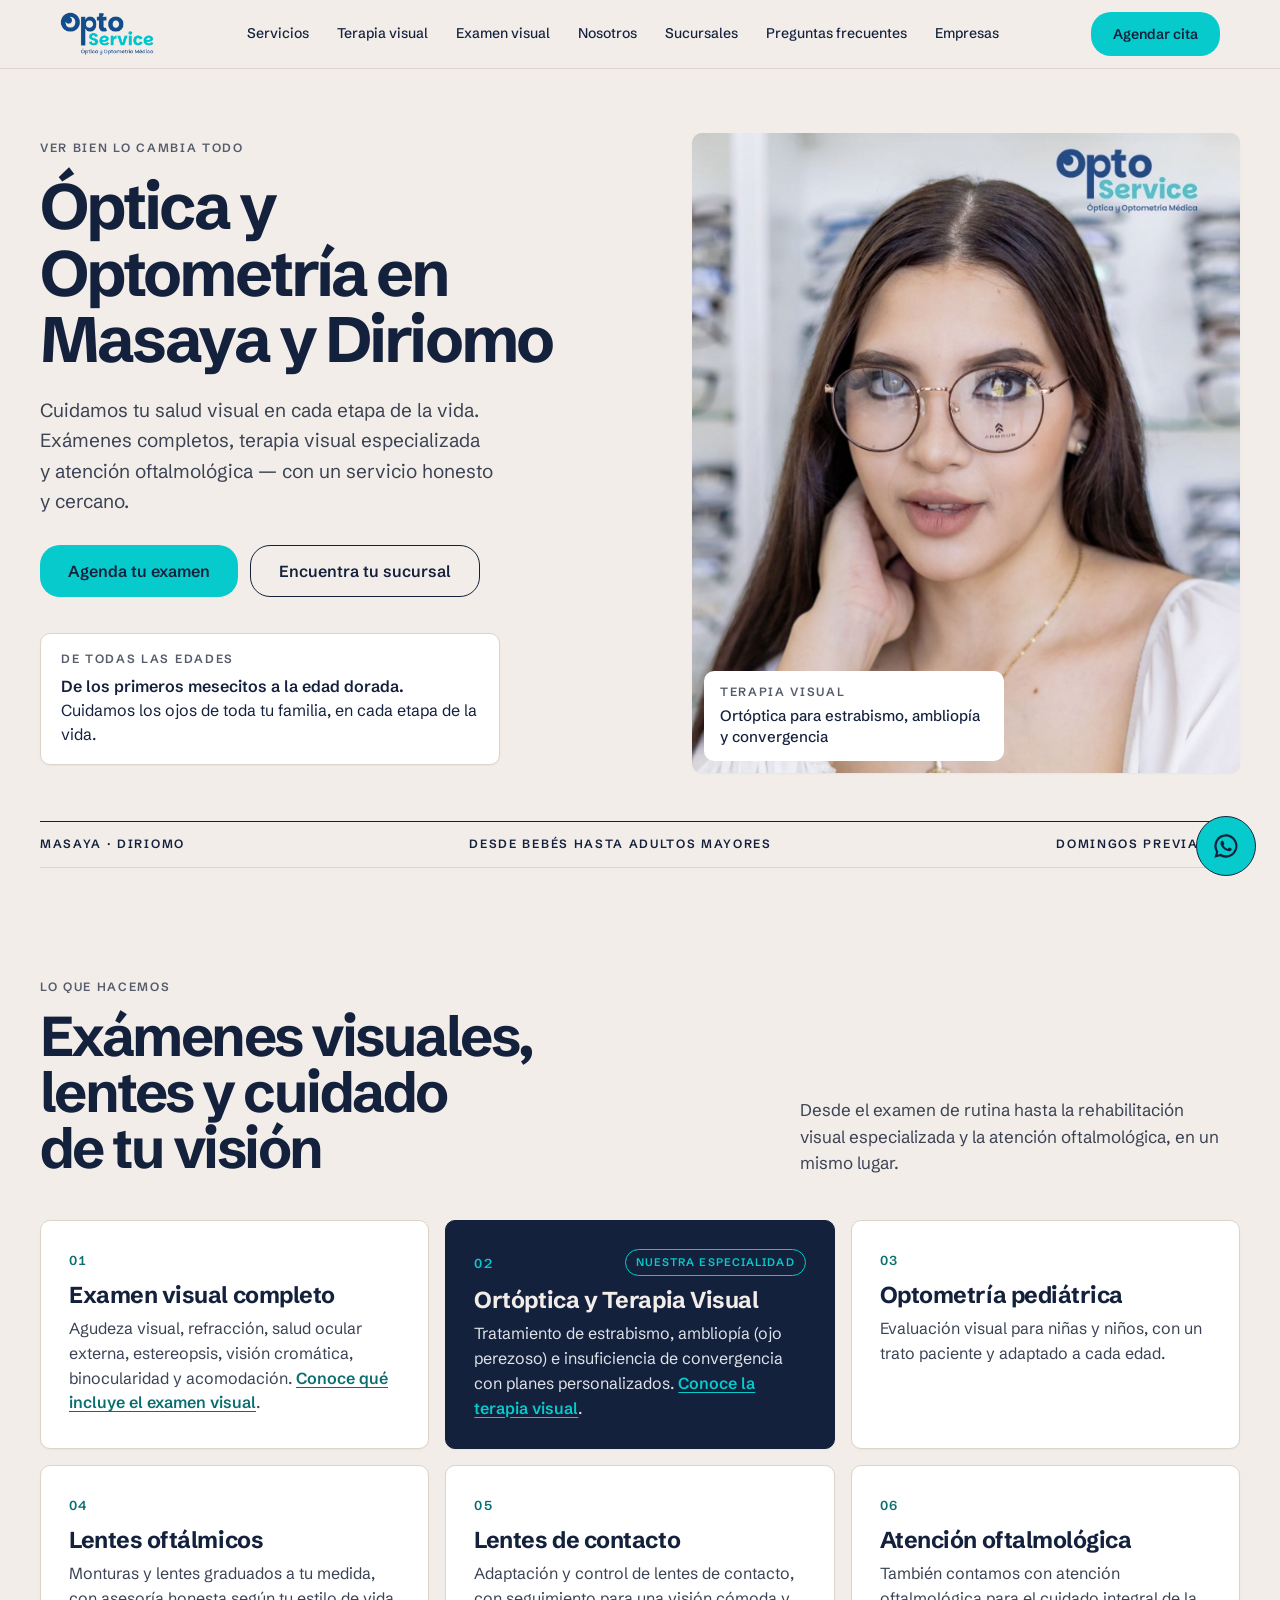
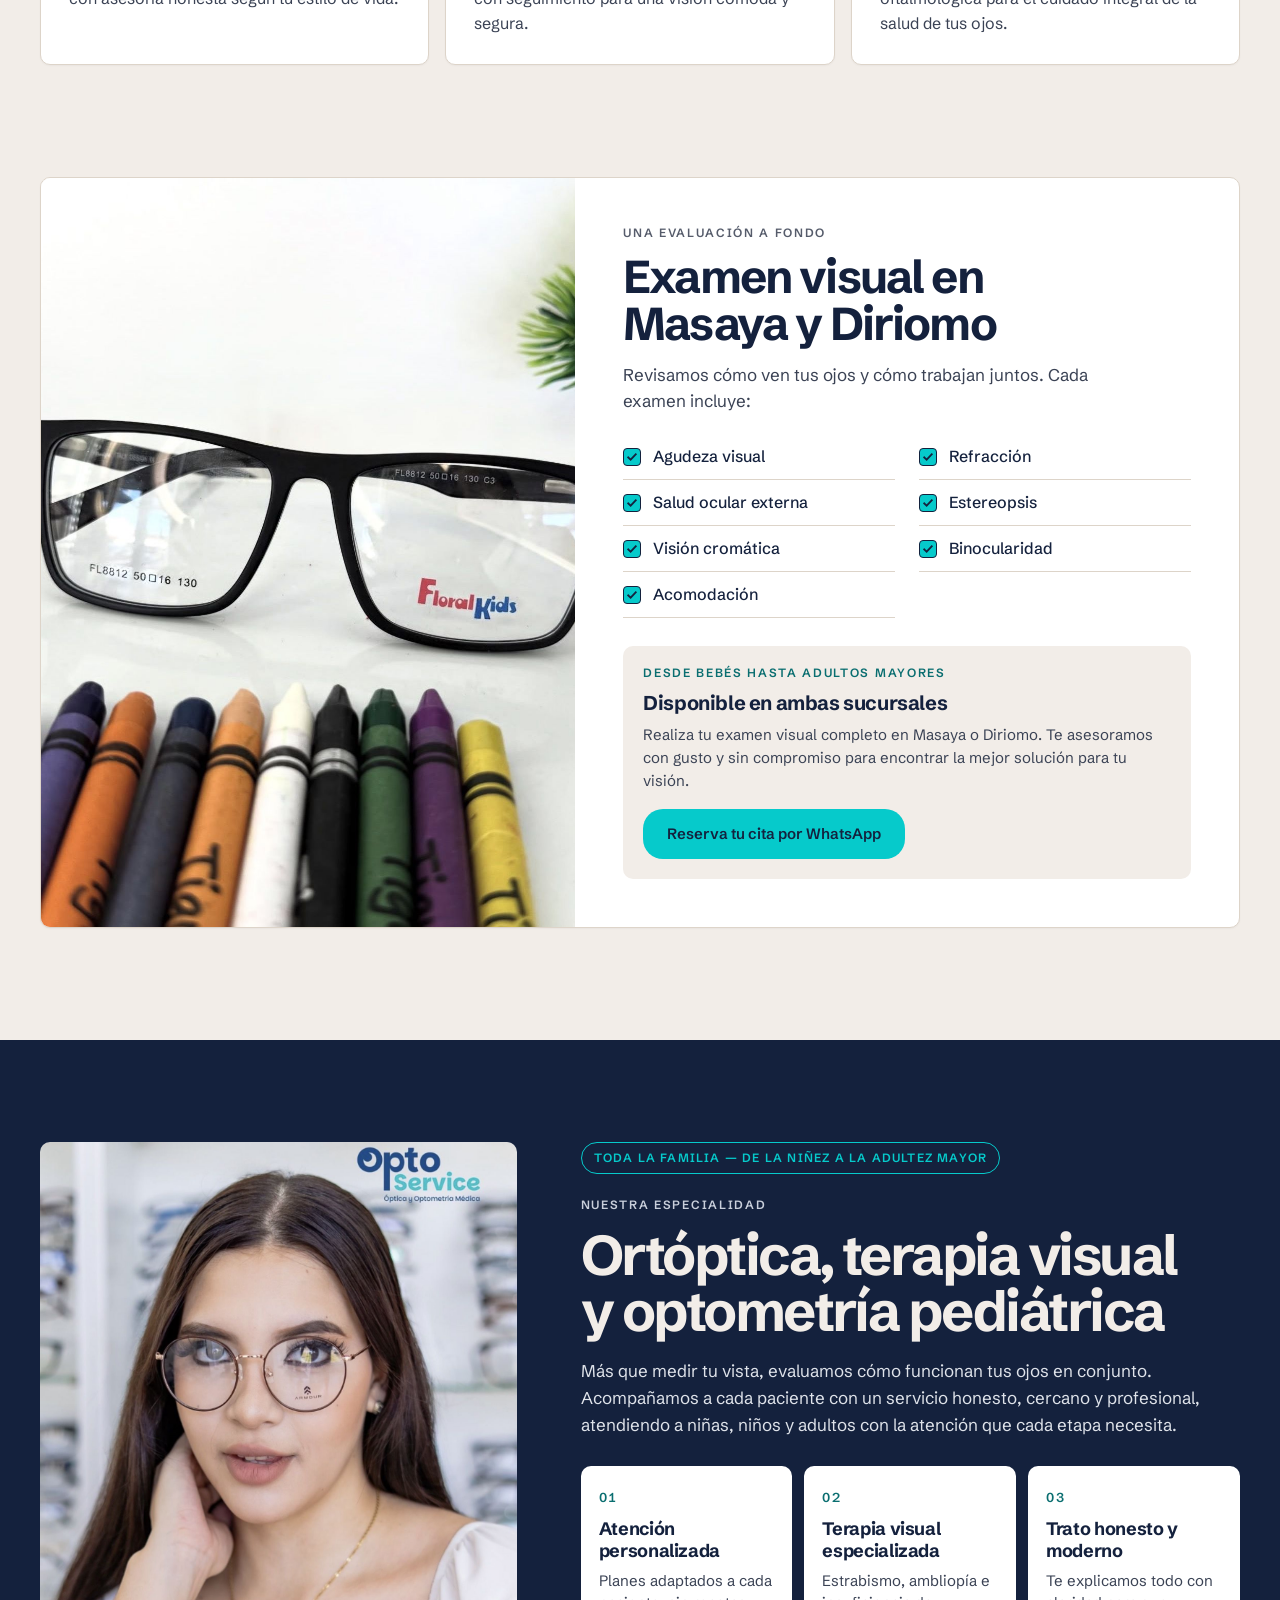
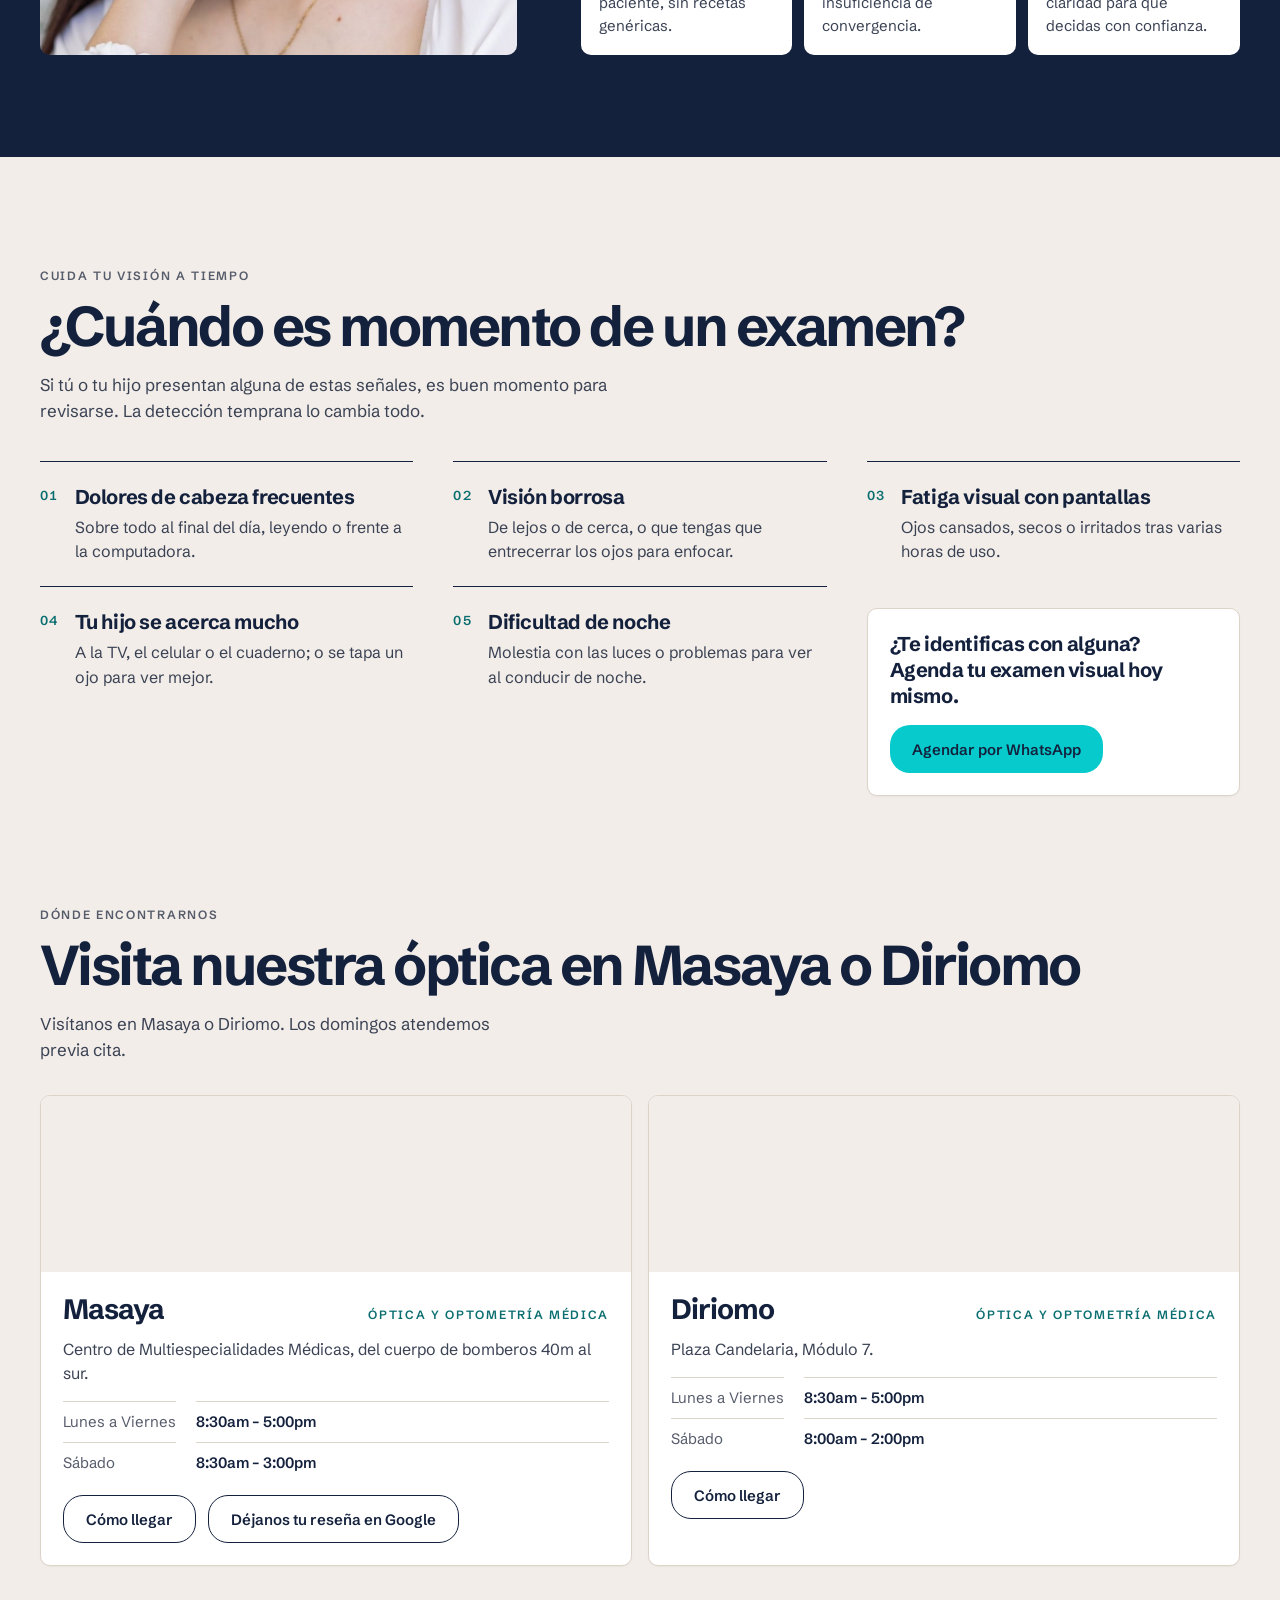
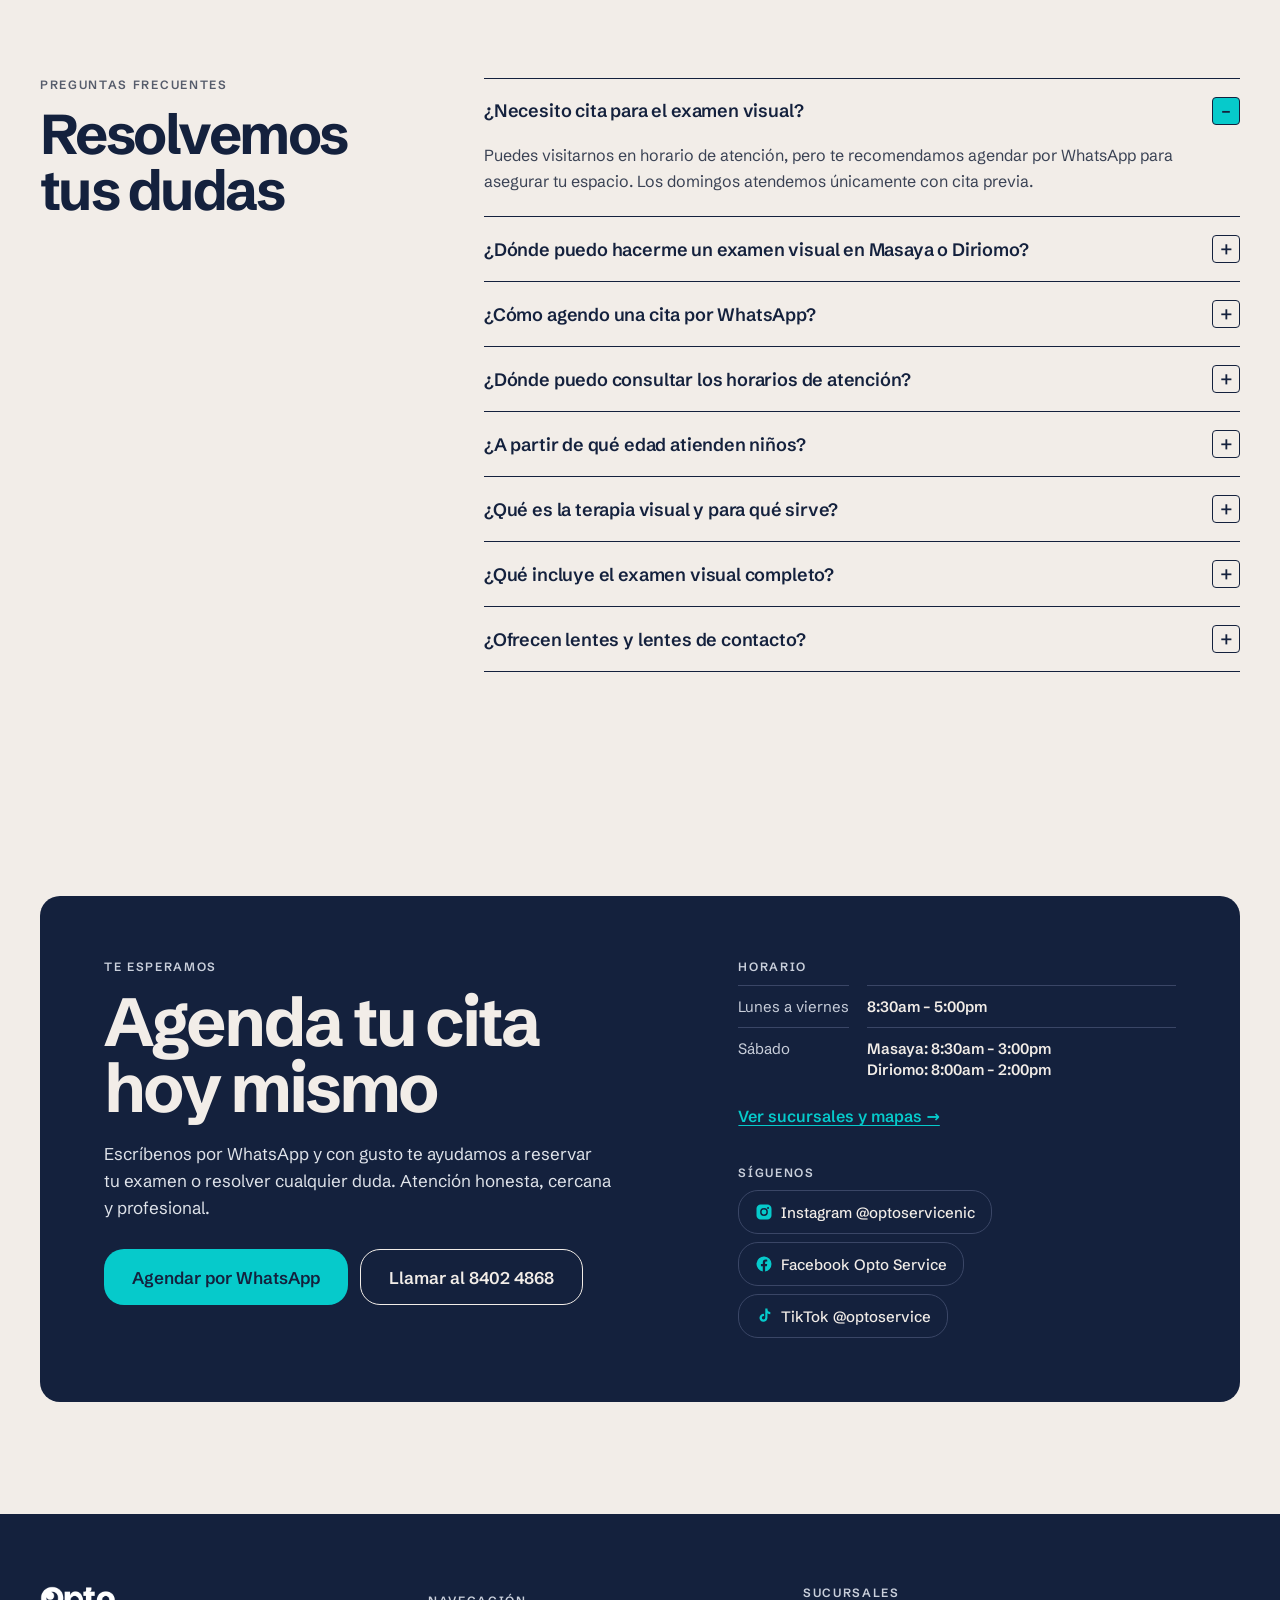
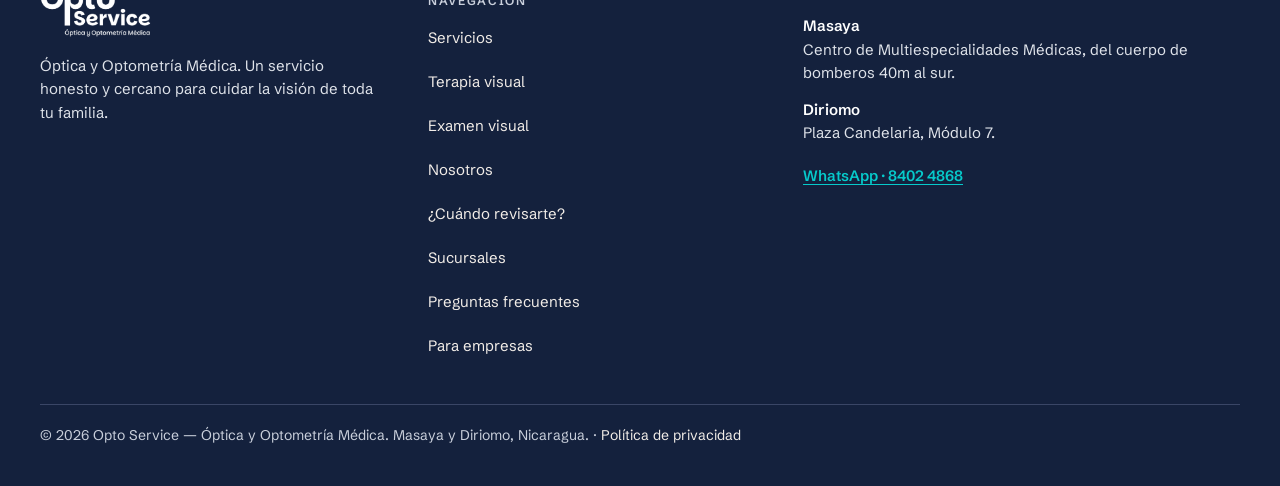
==== commit b911228e: "Ícono de Instagram relleno, del mismo peso que Facebook y TikTok Co-Authored-By: Claude Opus 5.5 <no" ====
--- a/index.html
+++ b/index.html
@@ -426,7 +426,7 @@
         <div class="contact-block">
           <div class="eyebrow">Síguenos</div>
           <div class="socials">
-            <a href="https://instagram.com/optoservicenic" target="_blank" rel="noopener"><svg viewBox="0 0 24 24" width="18" height="18" fill="currentColor" aria-hidden="true"><path d="M12 2.2c3.2 0 3.6 0 4.9.1 1.2.1 1.8.3 2.2.4.6.2 1 .5 1.4.9.4.4.7.8.9 1.4.2.4.3 1 .4 2.2.1 1.3.1 1.7.1 4.9s0 3.6-.1 4.9c-.1 1.2-.3 1.8-.4 2.2-.2.6-.5 1-.9 1.4-.4.4-.8.7-1.4.9-.4.2-1 .3-2.2.4-1.3.1-1.7.1-4.9.1s-3.6 0-4.9-.1c-1.2-.1-1.8-.3-2.2-.4-.6-.2-1-.5-1.4-.9-.4-.4-.7-.8-.9-1.4-.2-.4-.3-1-.4-2.2-.1-1.3-.1-1.7-.1-4.9s0-3.6.1-4.9c.1-1.2.3-1.8.4-2.2.2-.6.5-1 .9-1.4.4-.4.8-.7 1.4-.9.4-.2 1-.3 2.2-.4 1.3-.1 1.7-.1 4.9-.1zm0 1.8c-3.1 0-3.5 0-4.7.1-1.1.1-1.7.2-2.1.4-.5.2-.9.4-1.3.8-.4.4-.6.8-.8 1.3-.2.4-.3 1-.4 2.1-.1 1.2-.1 1.6-.1 4.7s0 3.5.1 4.7c.1 1.1.2 1.7.4 2.1.2.5.4.9.8 1.3.4.4.8.6 1.3.8.4.2 1 .3 2.1.4 1.2.1 1.6.1 4.7.1s3.5 0 4.7-.1c1.1-.1 1.7-.2 2.1-.4.5-.2.9-.4 1.3-.8.4-.4.6-.8.8-1.3.2-.4.3-1 .4-2.1.1-1.2.1-1.6.1-4.7s0-3.5-.1-4.7c-.1-1.1-.2-1.7-.4-2.1-.2-.5-.4-.9-.8-1.3-.4-.4-.8-.6-1.3-.8-.4-.2-1-.3-2.1-.4-1.2-.1-1.6-.1-4.7-.1zm0 3.1a4.9 4.9 0 1 1 0 9.8 4.9 4.9 0 0 1 0-9.8zm0 8.1a3.2 3.2 0 1 0 0-6.4 3.2 3.2 0 0 0 0 6.4zm6.3-8.3a1.15 1.15 0 1 1-2.3 0 1.15 1.15 0 0 1 2.3 0z"/></svg>Instagram @optoservicenic</a>
+            <a href="https://instagram.com/optoservicenic" target="_blank" rel="noopener"><svg viewBox="0 0 24 24" width="18" height="18" fill="currentColor" aria-hidden="true"><path fill-rule="evenodd" d="M7.5 2h9A5.5 5.5 0 0 1 22 7.5v9a5.5 5.5 0 0 1-5.5 5.5h-9A5.5 5.5 0 0 1 2 16.5v-9A5.5 5.5 0 0 1 7.5 2zM12 6.8a5.2 5.2 0 1 0 0 10.4a5.2 5.2 0 1 0 0-10.4zM12 8.7a3.3 3.3 0 1 1 0 6.6a3.3 3.3 0 1 1 0-6.6zM17.4 5.2a1.35 1.35 0 1 0 0 2.7a1.35 1.35 0 1 0 0-2.7z"/></svg>Instagram @optoservicenic</a>
             <a href="https://facebook.com/profile.php?id=100092434450811" target="_blank" rel="noopener"><svg viewBox="0 0 24 24" width="18" height="18" fill="currentColor" aria-hidden="true"><path d="M22 12a10 10 0 1 0-11.6 9.9v-7H7.9V12h2.5V9.8c0-2.5 1.5-3.8 3.7-3.8 1.1 0 2.2.2 2.2.2v2.4h-1.2c-1.2 0-1.6.8-1.6 1.5V12h2.7l-.4 2.9h-2.3v7A10 10 0 0 0 22 12z"/></svg>Facebook Opto Service</a>
             <a href="https://tiktok.com/@optoservice" target="_blank" rel="noopener"><svg viewBox="0 0 24 24" width="18" height="18" fill="currentColor" aria-hidden="true"><path d="M16.6 2h-2.9v12.4a2.3 2.3 0 1 1-2.3-2.3c.2 0 .5 0 .7.1V9.2a5.3 5.3 0 1 0 4.5 5.2V8.3a6.5 6.5 0 0 0 3.8 1.2V6.6a3.7 3.7 0 0 1-3.7-3.7c0-.3 0-.6-.1-.9z"/></svg>TikTok @optoservice</a>
           </div>
